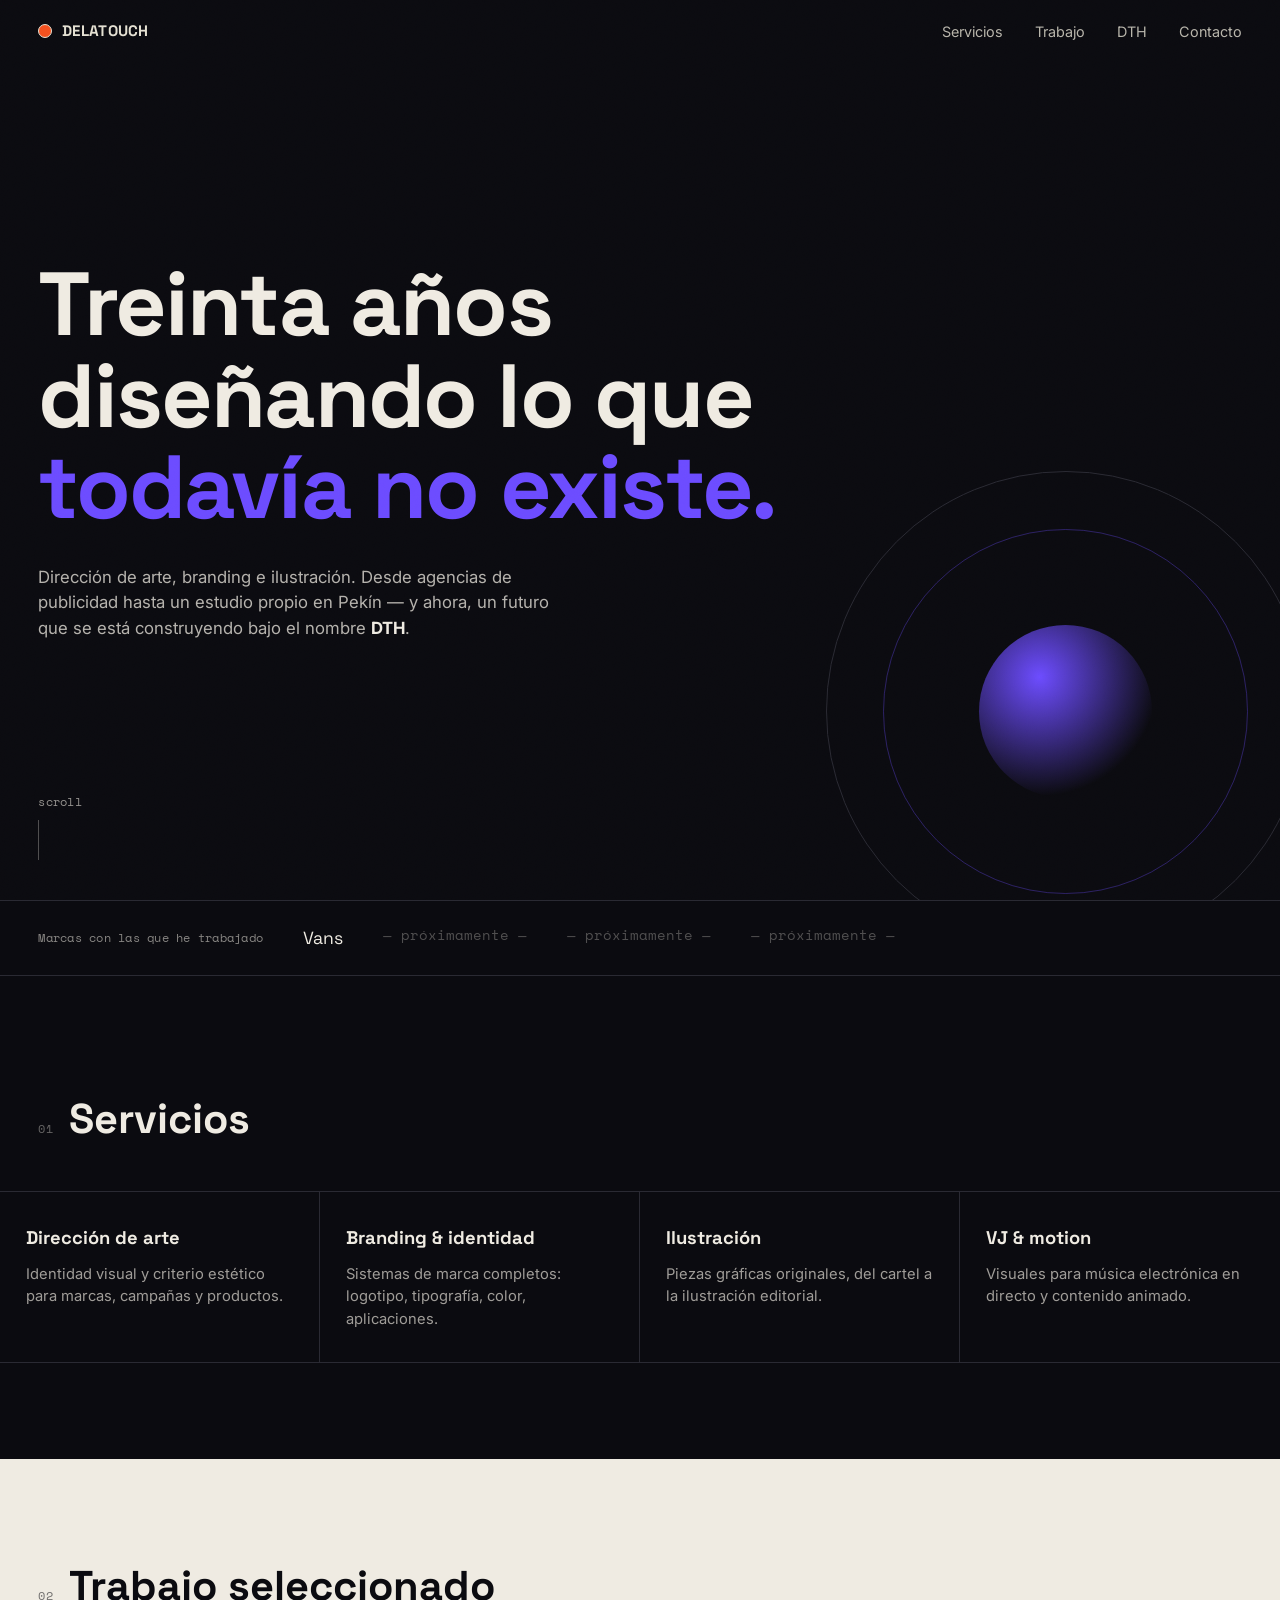
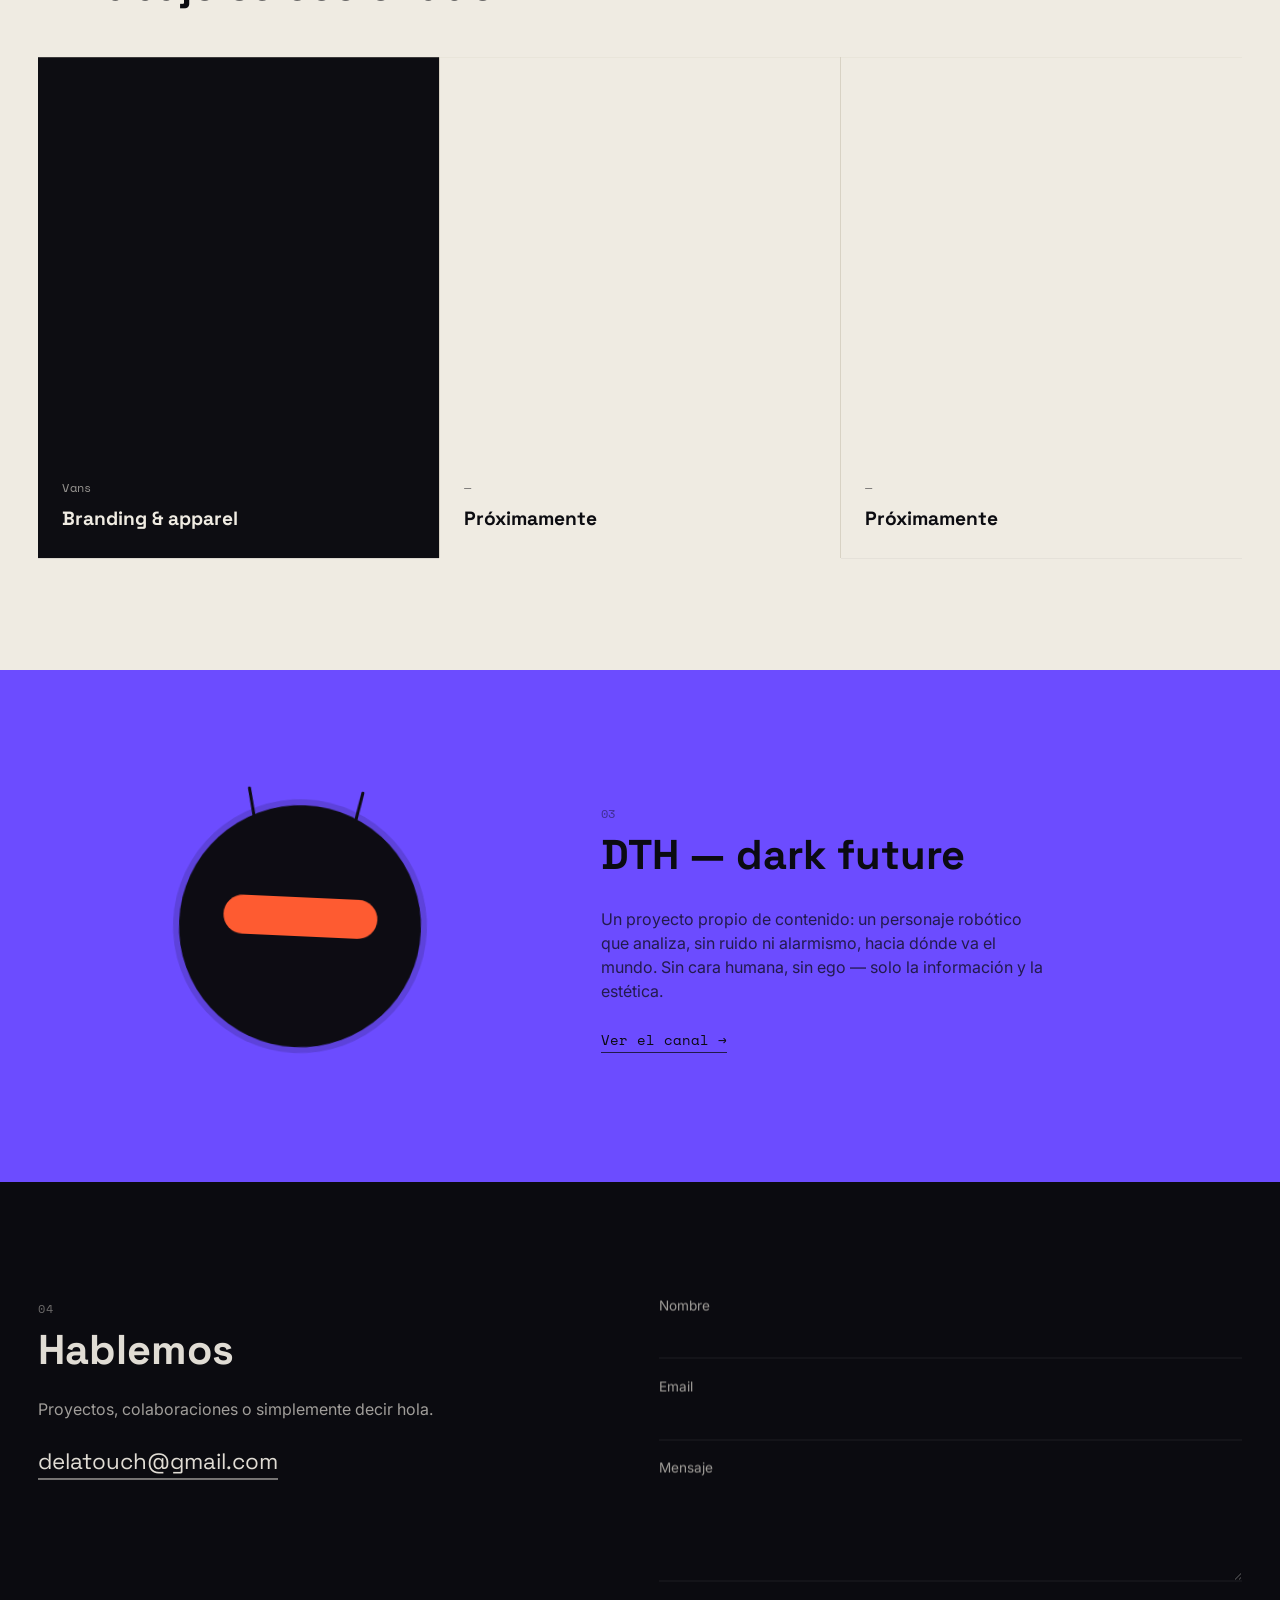
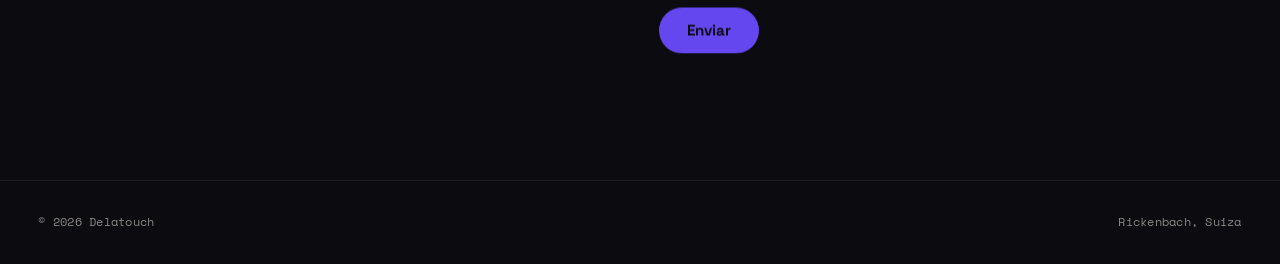
==== index.html @ 71cc9710 "Primera version" ====
<!DOCTYPE html>
<html lang="es">
<head>
<meta charset="UTF-8">
<meta name="viewport" content="width=device-width, initial-scale=1.0">
<title>Delatouch — Dirección de arte &amp; diseño</title>
<meta name="description" content="Delatouch. 30 años de dirección de arte, branding e ilustración. Álvaro Quintana González.">

<link rel="stylesheet" href="js/lenis.css">
<link rel="stylesheet" href="styles.css">
</head>
<body>

<div class="grain"></div>

<header class="topbar" data-reveal>
  <a href="#top" class="mark">
    <span class="mark-lens"></span>
    <span class="mark-text">DELATOUCH</span>
  </a>
  <nav class="topnav">
    <a href="#servicios">Servicios</a>
    <a href="#trabajo">Trabajo</a>
    <a href="#dth">DTH</a>
    <a href="#contacto">Contacto</a>
  </nav>
  <button class="menu-btn" id="menu-btn" aria-label="Abrir menú" aria-expanded="false">
    <span></span><span></span>
  </button>
</header>

<div class="mobile-nav" id="mobile-nav">
  <a href="#servicios">Servicios</a>
  <a href="#trabajo">Trabajo</a>
  <a href="#dth">DTH</a>
  <a href="#contacto">Contacto</a>
</div>

<main id="top">

  <!-- HERO -->
  <section class="hero" id="hero">
    <div class="hero-grid">
      <h1 class="hero-title">
        <span class="line">Treinta años</span>
        <span class="line">diseñando lo que</span>
        <span class="line line-accent">todavía no existe.</span>
      </h1>
      <p class="hero-sub">
        Dirección de arte, branding e ilustración. Desde agencias de publicidad
        hasta un estudio propio en Pekín — y ahora, un futuro que se está
        construyendo bajo el nombre <strong>DTH</strong>.
      </p>
    </div>
    <div class="hero-lens" id="hero-lens" aria-hidden="true">
      <div class="lens-ring lens-ring--1"></div>
      <div class="lens-ring lens-ring--2"></div>
      <div class="lens-core"></div>
    </div>
    <div class="scroll-cue" aria-hidden="true">
      <span class="mono">scroll</span>
      <span class="scroll-line"></span>
    </div>
  </section>

  <!-- FRANJA DE MARCAS -->
  <section class="brands" data-reveal>
    <p class="brands-label mono">Marcas con las que he trabajado</p>
    <ul class="brands-list">
      <li>Vans</li>
      <li class="placeholder">— próximamente —</li>
      <li class="placeholder">— próximamente —</li>
      <li class="placeholder">— próximamente —</li>
    </ul>
  </section>

  <!-- SERVICIOS -->
  <section class="services" id="servicios">
    <div class="section-head" data-reveal>
      <span class="mono index">01</span>
      <h2>Servicios</h2>
    </div>
    <div class="services-grid">
      <article class="service-box" data-reveal>
        <h3>Dirección de arte</h3>
        <p>Identidad visual y criterio estético para marcas, campañas y productos.</p>
      </article>
      <article class="service-box" data-reveal>
        <h3>Branding &amp; identidad</h3>
        <p>Sistemas de marca completos: logotipo, tipografía, color, aplicaciones.</p>
      </article>
      <article class="service-box" data-reveal>
        <h3>Ilustración</h3>
        <p>Piezas gráficas originales, del cartel a la ilustración editorial.</p>
      </article>
      <article class="service-box" data-reveal>
        <h3>VJ &amp; motion</h3>
        <p>Visuales para música electrónica en directo y contenido animado.</p>
      </article>
    </div>
  </section>

  <!-- TRABAJO SELECCIONADO -->
  <section class="work" id="trabajo">
    <div class="section-head" data-reveal>
      <span class="mono index">02</span>
      <h2>Trabajo seleccionado</h2>
    </div>
    <div class="work-grid">
      <article class="work-box work-box--filled" data-reveal>
        <div class="work-box-inner">
          <span class="mono">Vans</span>
          <h3>Branding &amp; apparel</h3>
        </div>
      </article>
      <article class="work-box" data-reveal>
        <div class="work-box-inner">
          <span class="mono">—</span>
          <h3>Próximamente</h3>
        </div>
      </article>
      <article class="work-box" data-reveal>
        <div class="work-box-inner">
          <span class="mono">—</span>
          <h3>Próximamente</h3>
        </div>
      </article>
    </div>
  </section>

  <!-- DTH -->
  <section class="dth" id="dth">
    <div class="dth-grid">
      <div class="dth-visual" data-reveal>
        <div class="dth-avatar">
          <div class="dth-antenna dth-antenna--l"></div>
          <div class="dth-antenna dth-antenna--r"></div>
          <div class="dth-helmet">
            <div class="dth-visor"></div>
          </div>
        </div>
      </div>
      <div class="dth-copy" data-reveal>
        <span class="mono index">03</span>
        <h2>DTH — dark future</h2>
        <p>
          Un proyecto propio de contenido: un personaje robótico que analiza,
          sin ruido ni alarmismo, hacia dónde va el mundo. Sin cara humana,
          sin ego — solo la información y la estética.
        </p>
        <a class="text-link" href="#" id="dth-link">Ver el canal →</a>
      </div>
    </div>
  </section>

  <!-- CONTACTO -->
  <section class="contact" id="contacto">
    <div class="contact-grid">
      <div class="contact-copy" data-reveal>
        <span class="mono index">04</span>
        <h2>Hablemos</h2>
        <p>Proyectos, colaboraciones o simplemente decir hola.</p>
        <a class="contact-email" href="mailto:delatouch@gmail.com">delatouch@gmail.com</a>
      </div>
      <form class="contact-form" data-reveal action="https://formspree.io/f/YOUR_FORM_ID" method="POST">
        <label>
          <span>Nombre</span>
          <input type="text" name="name" required>
        </label>
        <label>
          <span>Email</span>
          <input type="email" name="email" required>
        </label>
        <label>
          <span>Mensaje</span>
          <textarea name="message" rows="4" required></textarea>
        </label>
        <button type="submit">Enviar</button>
      </form>
    </div>
  </section>

</main>

<footer class="footer">
  <span class="mono">© 2026 Delatouch</span>
  <span class="mono">Rickenbach, Suiza</span>
</footer>

<script src="js/lenis.min.js"></script>
<script src="js/gsap.min.js"></script>
<script src="js/ScrollTrigger.min.js"></script>
<script src="script.js"></script>
</body>
</html>
---- js/lenis.css ----
html.lenis,
html.lenis body {
  height: auto;
}

.lenis:not(.lenis-autoToggle).lenis-stopped {
  overflow: clip;
}

.lenis [data-lenis-prevent],
.lenis [data-lenis-prevent-wheel],
.lenis [data-lenis-prevent-touch],
.lenis [data-lenis-prevent-vertical],
.lenis [data-lenis-prevent-horizontal] {
  overscroll-behavior: contain;
}

.lenis.lenis-smooth iframe {
  pointer-events: none;
}

.lenis.lenis-autoToggle {
  transition-property: overflow;
  transition-duration: 1ms;
  transition-behavior: allow-discrete;
}
---- styles.css ----
@font-face{
  font-family:'Space Grotesk';
  src:url('fonts/SpaceGrotesk.woff2') format('woff2-variations'), url('fonts/SpaceGrotesk.woff2') format('woff2');
  font-weight:400 700;
  font-display:swap;
}
@font-face{
  font-family:'Inter';
  src:url('fonts/Inter.woff2') format('woff2-variations'), url('fonts/Inter.woff2') format('woff2');
  font-weight:100 900;
  font-display:swap;
}
@font-face{
  font-family:'Space Mono';
  src:url('fonts/SpaceMono-Regular.woff2') format('woff2');
  font-weight:400;
  font-display:swap;
}

:root{
  --ink:#0B0B10;
  --ink-soft:#15151d;
  --paper:#EFEBE2;
  --violet:#6C4CFF;
  --flame:#FF5B2E;
  --line:#2A2A33;
  --line-on-paper:#d8d2c4;

  --font-display:'Space Grotesk', sans-serif;
  --font-body:'Inter', sans-serif;
  --font-mono:'Space Mono', monospace;

  --gap:clamp(1.25rem, 3vw, 2.5rem);
}

*{box-sizing:border-box; margin:0; padding:0;}
html{background:var(--ink);}
html.lenis{height:auto;}
.lenis.lenis-smooth{scroll-behavior:auto;}

body{
  background:var(--ink);
  color:var(--paper);
  font-family:var(--font-body);
  font-size:16px;
  line-height:1.5;
  overflow-x:hidden;
}

a{color:inherit; text-decoration:none;}
ul{list-style:none;}
.mono{font-family:var(--font-mono); font-size:0.78rem; letter-spacing:0.02em;}

/* subtle grain overlay for texture, avoids flat-gradient default */
.grain{
  position:fixed; inset:0; pointer-events:none; z-index:50;
  opacity:0.035; mix-blend-mode:overlay;
  background-image:url("data:image/svg+xml,%3Csvg xmlns='http://www.w3.org/2000/svg' width='120' height='120'%3E%3Cfilter id='n'%3E%3CfeTurbulence type='fractalNoise' baseFrequency='0.9' numOctaves='2' stitchTiles='stitch'/%3E%3C/filter%3E%3Crect width='100%25' height='100%25' filter='url(%23n)'/%3E%3C/svg%3E");
}

/* ---------- topbar ---------- */
.topbar{
  position:fixed; top:0; left:0; right:0; z-index:40;
  display:flex; justify-content:space-between; align-items:center;
  padding:1.25rem var(--gap);
  mix-blend-mode:difference;
}
.mark{display:flex; align-items:center; gap:0.6rem;}
.mark-lens{width:14px; height:14px; border-radius:50%; border:1.5px solid var(--paper); background:var(--flame);}
.mark-text{font-family:var(--font-display); font-weight:700; font-size:0.95rem; letter-spacing:0.02em;}
.topnav{display:flex; gap:clamp(1rem,3vw,2rem); font-size:0.9rem;}
.topnav a{opacity:0.8; transition:opacity 0.2s ease;}
.topnav a:hover{opacity:1;}

/* ---------- hero ---------- */
.hero{
  position:relative;
  min-height:100vh;
  display:flex; flex-direction:column; justify-content:center;
  padding:0 var(--gap);
  overflow:hidden;
}
.hero-grid{max-width:56rem; position:relative; z-index:2;}
.hero-title{
  font-family:var(--font-display);
  font-weight:700;
  font-size:clamp(2.6rem, 7vw, 5.6rem);
  line-height:1.02;
  letter-spacing:-0.02em;
}
.hero-title .line{display:block;}
.hero-title .line-accent{color:var(--violet);}
.hero-sub{
  margin-top:2rem;
  max-width:32rem;
  font-size:1.05rem;
  color:rgba(239,235,226,0.75);
}
.hero-sub strong{color:var(--paper);}

.hero-lens{
  position:absolute;
  right:clamp(-4rem, -2vw, 4rem);
  bottom:clamp(-6rem,-4vw,-2rem);
  width:min(46vw, 30rem);
  height:min(46vw, 30rem);
  z-index:1;
  pointer-events:none;
}
.lens-ring{position:absolute; inset:0; border-radius:50%; border:1px solid var(--line);}
.lens-ring--2{inset:12%; border-color:rgba(108,76,255,0.35);}
.lens-core{
  position:absolute; inset:32%; border-radius:50%;
  background:radial-gradient(circle at 35% 30%, var(--violet), var(--ink) 72%);
}

.scroll-cue{
  position:absolute; left:var(--gap); bottom:2.5rem;
  display:flex; flex-direction:column; align-items:flex-start; gap:0.5rem;
  opacity:0.6;
}
.scroll-line{width:1px; height:2.5rem; background:var(--paper); opacity:0.5;}

/* ---------- brands strip ---------- */
.brands{
  border-top:1px solid var(--line);
  border-bottom:1px solid var(--line);
  padding:1.5rem var(--gap);
  display:flex; flex-wrap:wrap; align-items:center; gap:1.5rem 2.5rem;
}
.brands-label{opacity:0.55; white-space:nowrap;}
.brands-list{display:flex; flex-wrap:wrap; gap:2.5rem; font-family:var(--font-display); font-size:1.1rem;}
.brands-list .placeholder{opacity:0.3; font-family:var(--font-mono); font-size:0.85rem;}

/* ---------- section head ---------- */
.section-head{
  display:flex; align-items:baseline; gap:1rem;
  padding:0 var(--gap);
  margin-bottom:2.5rem;
}
.section-head .index{opacity:0.4;}
.section-head h2, .dth-copy h2, .contact-copy h2{
  font-family:var(--font-display); font-weight:700;
  font-size:clamp(1.8rem, 4vw, 2.6rem);
}

/* ---------- services ---------- */
.services{padding:7rem 0 6rem;}
.services-grid{
  display:grid; grid-template-columns:repeat(4, 1fr);
  border-top:1px solid var(--line);
}
.service-box{
  padding:2rem clamp(1.25rem,2vw,1.75rem);
  border-right:1px solid var(--line);
  border-bottom:1px solid var(--line);
}
.service-box:last-child{border-right:none;}
.service-box h3{font-family:var(--font-display); font-size:1.15rem; margin-bottom:0.75rem;}
.service-box p{font-size:0.92rem; color:rgba(239,235,226,0.65);}

/* ---------- work ---------- */
.work{padding:6rem 0 7rem; background:var(--paper); color:var(--ink);}
.work .mono{opacity:0.55;}
.work-grid{
  display:grid; grid-template-columns:repeat(3, 1fr); gap:1px;
  background:var(--line-on-paper);
  margin:0 var(--gap);
}
.work-box{
  background:var(--paper);
  aspect-ratio:4/5;
  display:flex; align-items:flex-end;
  padding:1.5rem;
  position:relative;
}
.work-box--filled{background:var(--ink); color:var(--paper);}
.work-box--filled .mono{opacity:0.6; color:var(--paper);}
.work-box:not(.work-box--filled){opacity:0.55;}
.work-box-inner h3{font-family:var(--font-display); font-size:1.2rem; margin-top:0.4rem;}

/* ---------- dth ---------- */
.dth{padding:7rem 0; background:var(--violet); color:var(--ink);}
.dth-grid{
  display:grid; grid-template-columns:0.9fr 1.1fr; gap:var(--gap);
  align-items:center;
  padding:0 var(--gap);
}
.dth-copy p{margin:1.25rem 0 1.5rem; max-width:28rem; color:rgba(11,11,16,0.75);}
.dth-copy .index{opacity:0.45;}
.text-link{font-family:var(--font-mono); font-size:0.9rem; border-bottom:1px solid currentColor; padding-bottom:2px;}

.dth-visual{display:flex; justify-content:center;}
.dth-avatar{position:relative; width:min(60vw, 18rem); aspect-ratio:1;}
.dth-helmet{
  position:absolute; inset:8%; border-radius:50%;
  background:var(--ink);
  box-shadow:0 0 0 6px rgba(11,11,16,0.15);
}
.dth-visor{
  position:absolute; left:18%; right:18%; top:38%; height:16%;
  border-radius:999px;
  background:var(--flame);
}
.dth-antenna{position:absolute; top:2%; width:3px; height:22%; background:var(--ink); border-radius:2px;}
.dth-antenna--l{left:32%; transform:rotate(-12deg);}
.dth-antenna--r{right:32%; transform:rotate(12deg);}

/* ---------- contact ---------- */
.contact{padding:7rem 0 8rem;}
.contact-grid{
  display:grid; grid-template-columns:1fr 1fr; gap:var(--gap);
  padding:0 var(--gap);
}
.contact-copy p{margin:1rem 0 1.5rem; color:rgba(239,235,226,0.7);}
.contact-copy .index{opacity:0.45;}
.contact-email{
  font-family:var(--font-display); font-size:1.4rem;
  border-bottom:1px solid var(--paper); padding-bottom:2px;
}
.contact-form{display:flex; flex-direction:column; gap:1.1rem;}
.contact-form label{display:flex; flex-direction:column; gap:0.4rem; font-size:0.85rem; opacity:0.7;}
.contact-form input, .contact-form textarea{
  background:transparent; border:none; border-bottom:1px solid var(--line);
  color:var(--paper); font-family:var(--font-body); font-size:1rem; padding:0.5rem 0;
  resize:vertical;
}
.contact-form input:focus, .contact-form textarea:focus{
  outline:none; border-bottom-color:var(--violet);
}
.contact-form button{
  align-self:flex-start; margin-top:0.5rem;
  background:var(--violet); color:var(--ink);
  border:none; padding:0.85rem 1.75rem;
  font-family:var(--font-display); font-weight:700; font-size:0.95rem;
  border-radius:999px;
  cursor:pointer;
}

/* ---------- footer ---------- */
.footer{
  display:flex; justify-content:space-between;
  padding:2rem var(--gap);
  border-top:1px solid var(--line);
  opacity:0.55;
}

/* ---------- reveal state (set up for JS) ---------- */
[data-reveal]{opacity:0; transform:translateY(24px);}

/* ---------- mobile menu (base state: hidden, desktop) ---------- */
.menu-btn{
  display:none; flex-direction:column; justify-content:center; gap:5px;
  width:32px; height:32px; background:none; border:none; cursor:pointer;
  z-index:60;
}
.menu-btn span{display:block; width:100%; height:1.5px; background:var(--paper);}
.mobile-nav{
  position:fixed; inset:0; z-index:55;
  background:var(--ink);
  display:flex; flex-direction:column; justify-content:center; gap:1.75rem;
  padding:0 2rem;
  transform:translateY(-100%);
  transition:transform 0.4s ease;
}
.mobile-nav.is-open{transform:translateY(0);}
.mobile-nav a{
  font-family:var(--font-display); font-weight:700; font-size:2rem;
}

/* ---------- responsive (comes after base rules, so it wins the cascade) ---------- */
@media (max-width: 860px){
  .services-grid{grid-template-columns:repeat(2,1fr);}
  .work-grid{grid-template-columns:1fr;}
  .dth-grid{grid-template-columns:1fr;}
  .dth-visual{order:-1;}
  .contact-grid{grid-template-columns:1fr;}
  .topnav{display:none;}
  .menu-btn{display:flex;}
}

@media (prefers-reduced-motion: reduce){
  [data-reveal]{opacity:1; transform:none;}
}
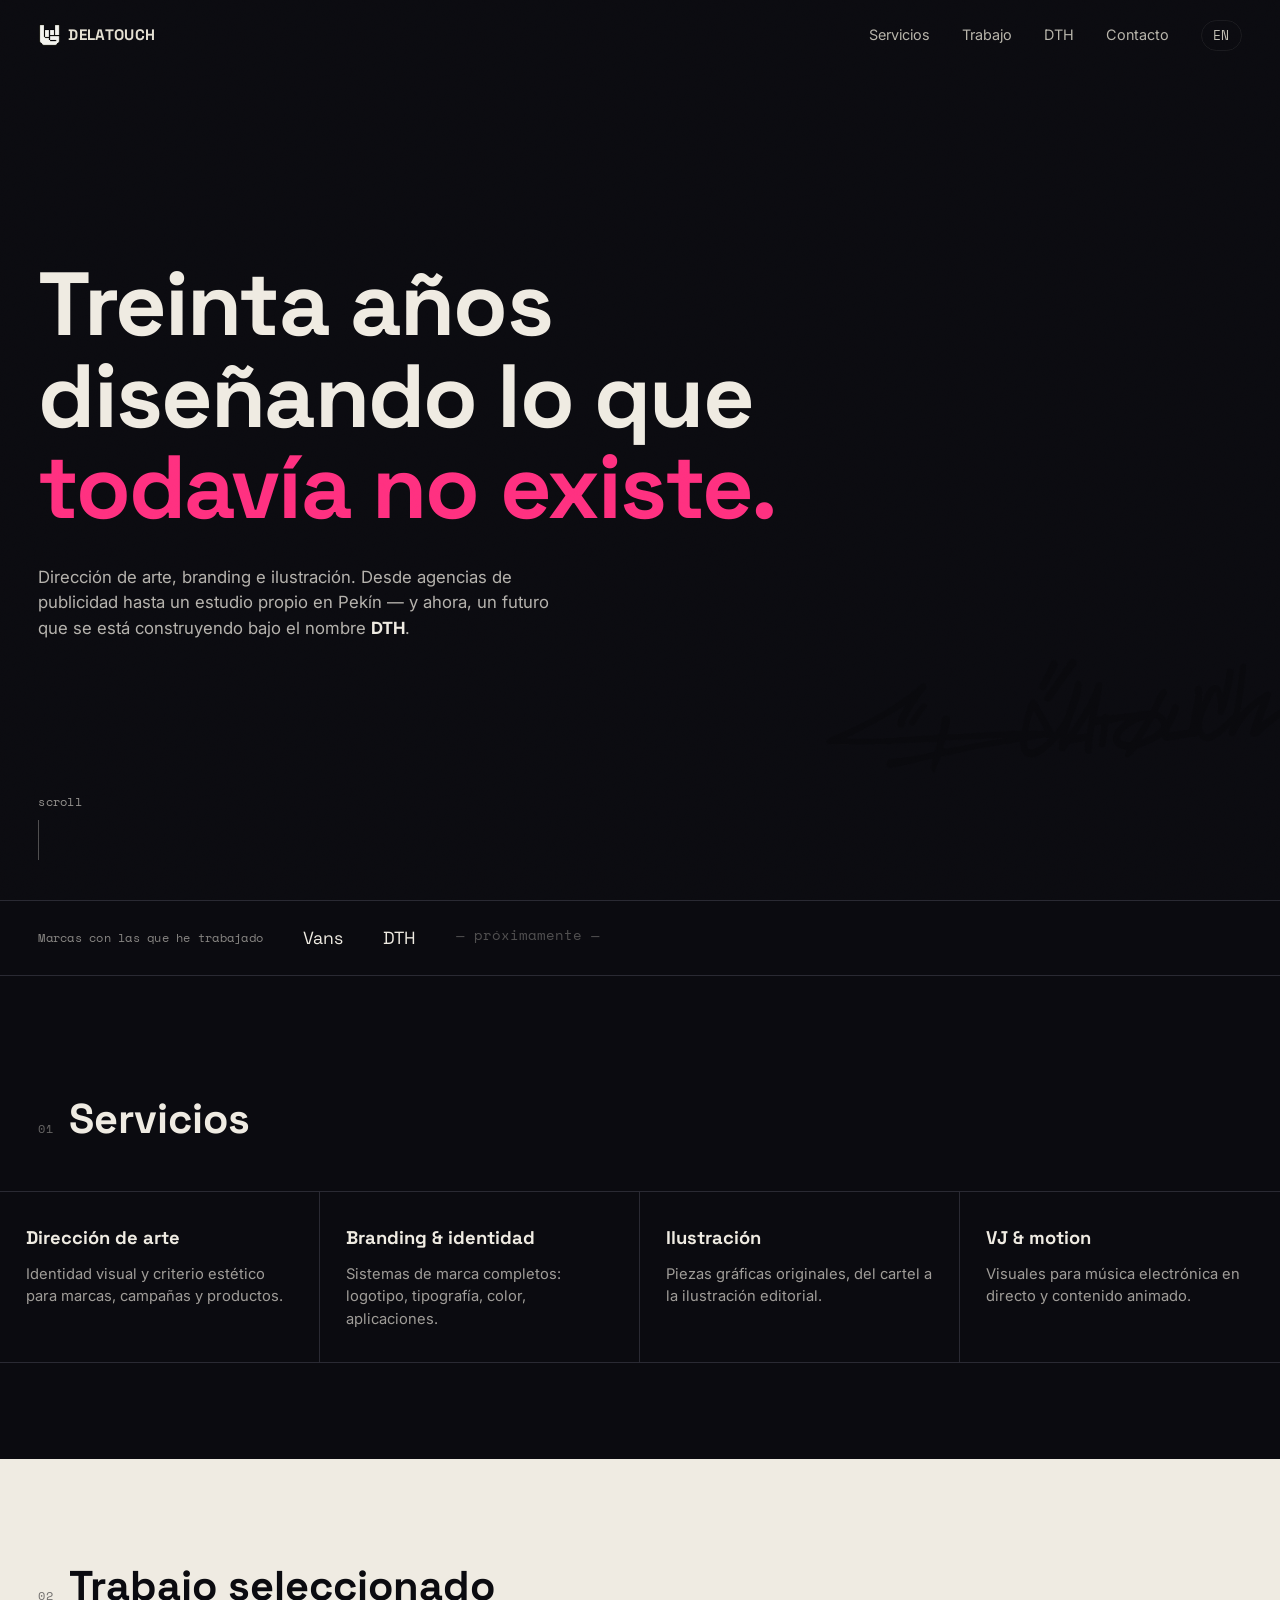
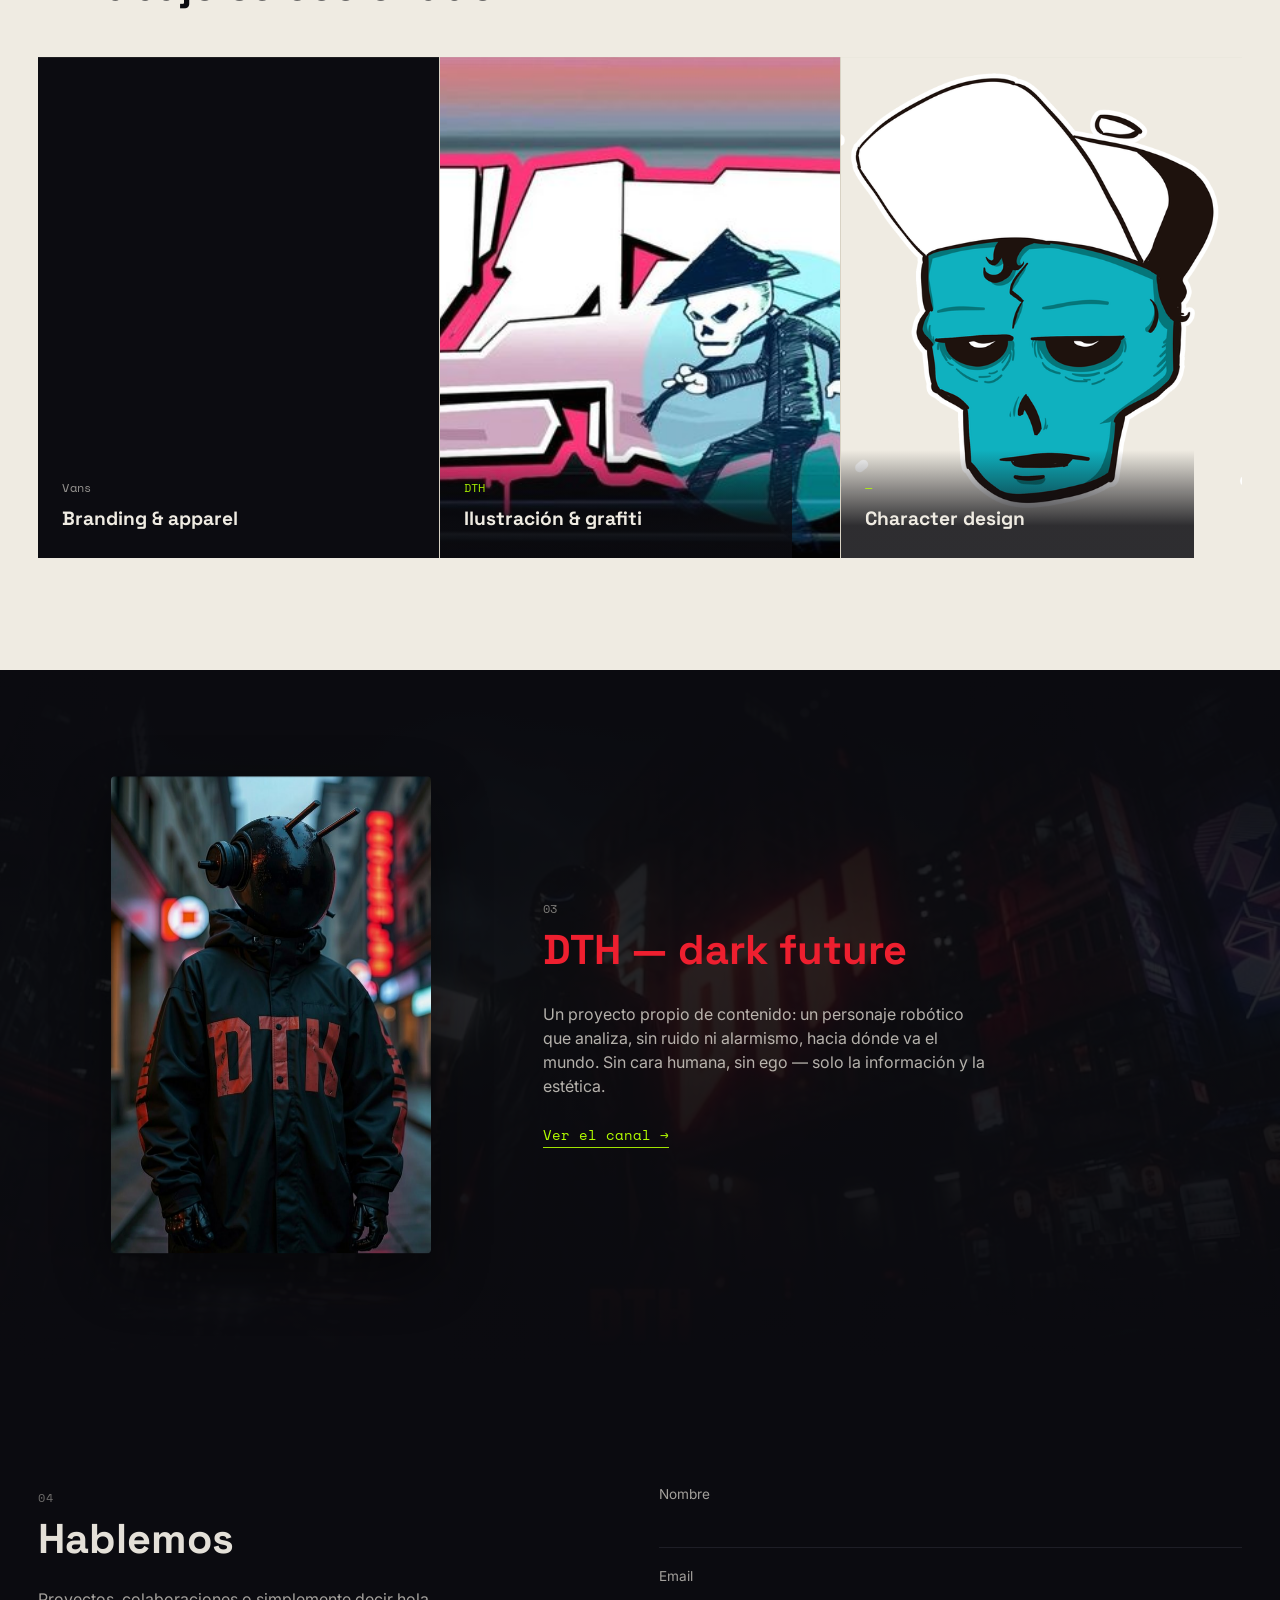
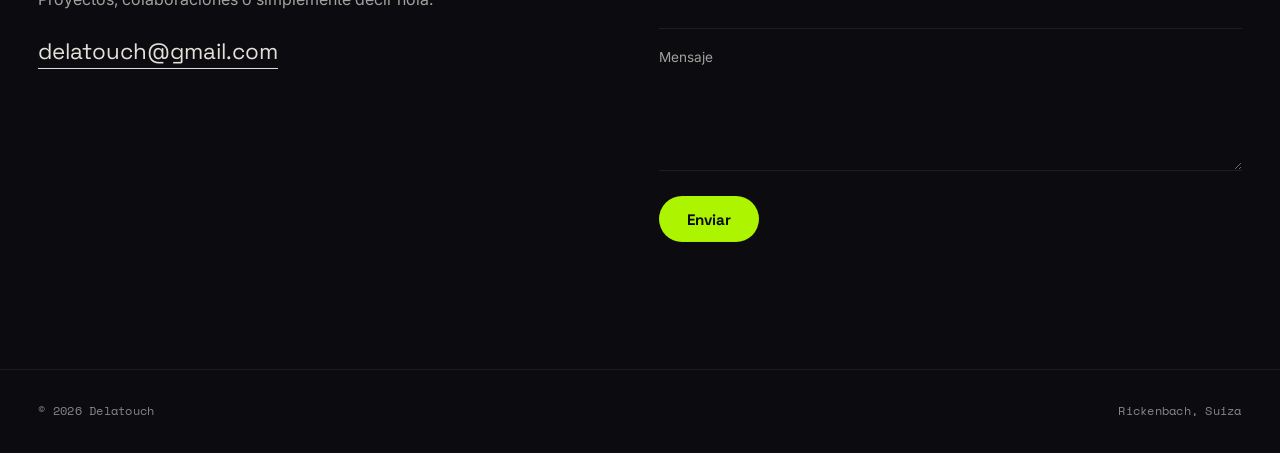
==== commit f06afdfb: "Add files via upload" ====
--- a/index.html
+++ b/index.html
@@ -3,8 +3,9 @@
 <head>
 <meta charset="UTF-8">
 <meta name="viewport" content="width=device-width, initial-scale=1.0">
-<title>Delatouch — Dirección de arte &amp; diseño</title>
-<meta name="description" content="Delatouch. 30 años de dirección de arte, branding e ilustración. Álvaro Quintana González.">
+<title data-i18n-es="Delatouch — Dirección de arte &amp; diseño" data-i18n-en="Delatouch — Art Direction &amp; Design">Delatouch — Dirección de arte &amp; diseño</title>
+<meta name="description" id="meta-desc" content="Delatouch. 30 años de dirección de arte, branding e ilustración. Álvaro Quintana González.">
+<link rel="icon" href="img/favicon.gif" type="image/gif">
 
 <link rel="stylesheet" href="js/lenis.css">
 <link rel="stylesheet" href="styles.css">
@@ -15,14 +16,15 @@
 
 <header class="topbar" data-reveal>
   <a href="#top" class="mark">
-    <span class="mark-lens"></span>
+    <img src="img/dth-logo.png" alt="DTH" class="mark-lens">
     <span class="mark-text">DELATOUCH</span>
   </a>
   <nav class="topnav">
-    <a href="#servicios">Servicios</a>
-    <a href="#trabajo">Trabajo</a>
+    <a href="#servicios" data-i18n-es="Servicios" data-i18n-en="Services">Servicios</a>
+    <a href="#trabajo" data-i18n-es="Trabajo" data-i18n-en="Work">Trabajo</a>
     <a href="#dth">DTH</a>
-    <a href="#contacto">Contacto</a>
+    <a href="#contacto" data-i18n-es="Contacto" data-i18n-en="Contact">Contacto</a>
+    <button class="lang-btn" id="lang-btn" type="button" aria-label="Switch language">EN</button>
   </nav>
   <button class="menu-btn" id="menu-btn" aria-label="Abrir menú" aria-expanded="false">
     <span></span><span></span>
@@ -30,10 +32,11 @@
 </header>
 
 <div class="mobile-nav" id="mobile-nav">
-  <a href="#servicios">Servicios</a>
-  <a href="#trabajo">Trabajo</a>
+  <a href="#servicios" data-i18n-es="Servicios" data-i18n-en="Services">Servicios</a>
+  <a href="#trabajo" data-i18n-es="Trabajo" data-i18n-en="Work">Trabajo</a>
   <a href="#dth">DTH</a>
-  <a href="#contacto">Contacto</a>
+  <a href="#contacto" data-i18n-es="Contacto" data-i18n-en="Contact">Contacto</a>
+  <button class="lang-btn lang-btn--mobile" id="lang-btn-mobile" type="button" aria-label="Switch language">EN</button>
 </div>
 
 <main id="top">
@@ -42,35 +45,34 @@
   <section class="hero" id="hero">
     <div class="hero-grid">
       <h1 class="hero-title">
-        <span class="line">Treinta años</span>
-        <span class="line">diseñando lo que</span>
-        <span class="line line-accent">todavía no existe.</span>
+        <span class="line" data-i18n-es="Treinta años" data-i18n-en="Thirty years">Treinta años</span>
+        <span class="line" data-i18n-es="diseñando lo que" data-i18n-en="designing what">diseñando lo que</span>
+        <span class="line line-accent" data-i18n-es="todavía no existe." data-i18n-en="doesn't exist yet.">todavía no existe.</span>
       </h1>
-      <p class="hero-sub">
+      <p class="hero-sub"
+         data-i18n-es="Dirección de arte, branding e ilustración. Desde agencias de publicidad hasta un estudio propio en Pekín — y ahora, un futuro que se está construyendo bajo el nombre <strong>DTH</strong>."
+         data-i18n-en="Art direction, branding and illustration. From advertising agencies to running my own studio in Beijing — and now, a future taking shape under the name <strong>DTH</strong>.">
         Dirección de arte, branding e ilustración. Desde agencias de publicidad
         hasta un estudio propio en Pekín — y ahora, un futuro que se está
         construyendo bajo el nombre <strong>DTH</strong>.
       </p>
     </div>
     <div class="hero-lens" id="hero-lens" aria-hidden="true">
-      <div class="lens-ring lens-ring--1"></div>
-      <div class="lens-ring lens-ring--2"></div>
-      <div class="lens-core"></div>
+      <img src="img/firma.png" alt="" class="hero-signature">
     </div>
     <div class="scroll-cue" aria-hidden="true">
-      <span class="mono">scroll</span>
+      <span class="mono" data-i18n-es="scroll" data-i18n-en="scroll">scroll</span>
       <span class="scroll-line"></span>
     </div>
   </section>
 
   <!-- FRANJA DE MARCAS -->
   <section class="brands" data-reveal>
-    <p class="brands-label mono">Marcas con las que he trabajado</p>
+    <p class="brands-label mono" data-i18n-es="Marcas con las que he trabajado" data-i18n-en="Brands I've worked with">Marcas con las que he trabajado</p>
     <ul class="brands-list">
       <li>Vans</li>
-      <li class="placeholder">— próximamente —</li>
-      <li class="placeholder">— próximamente —</li>
-      <li class="placeholder">— próximamente —</li>
+      <li>DTH</li>
+      <li class="placeholder" data-i18n-es="— próximamente —" data-i18n-en="— coming soon —">— próximamente —</li>
     </ul>
   </section>
 
@@ -78,24 +80,24 @@
   <section class="services" id="servicios">
     <div class="section-head" data-reveal>
       <span class="mono index">01</span>
-      <h2>Servicios</h2>
+      <h2 data-i18n-es="Servicios" data-i18n-en="Services">Servicios</h2>
     </div>
     <div class="services-grid">
       <article class="service-box" data-reveal>
-        <h3>Dirección de arte</h3>
-        <p>Identidad visual y criterio estético para marcas, campañas y productos.</p>
+        <h3 data-i18n-es="Dirección de arte" data-i18n-en="Art direction">Dirección de arte</h3>
+        <p data-i18n-es="Identidad visual y criterio estético para marcas, campañas y productos." data-i18n-en="Visual identity and aesthetic judgment for brands, campaigns and products.">Identidad visual y criterio estético para marcas, campañas y productos.</p>
       </article>
       <article class="service-box" data-reveal>
-        <h3>Branding &amp; identidad</h3>
-        <p>Sistemas de marca completos: logotipo, tipografía, color, aplicaciones.</p>
+        <h3 data-i18n-es="Branding &amp; identidad" data-i18n-en="Branding &amp; identity">Branding &amp; identidad</h3>
+        <p data-i18n-es="Sistemas de marca completos: logotipo, tipografía, color, aplicaciones." data-i18n-en="Complete brand systems: logo, typography, color, applications.">Sistemas de marca completos: logotipo, tipografía, color, aplicaciones.</p>
       </article>
       <article class="service-box" data-reveal>
-        <h3>Ilustración</h3>
-        <p>Piezas gráficas originales, del cartel a la ilustración editorial.</p>
+        <h3 data-i18n-es="Ilustración" data-i18n-en="Illustration">Ilustración</h3>
+        <p data-i18n-es="Piezas gráficas originales, del cartel a la ilustración editorial." data-i18n-en="Original graphic pieces, from posters to editorial illustration.">Piezas gráficas originales, del cartel a la ilustración editorial.</p>
       </article>
       <article class="service-box" data-reveal>
-        <h3>VJ &amp; motion</h3>
-        <p>Visuales para música electrónica en directo y contenido animado.</p>
+        <h3 data-i18n-es="VJ &amp; motion" data-i18n-en="VJ &amp; motion">VJ &amp; motion</h3>
+        <p data-i18n-es="Visuales para música electrónica en directo y contenido animado." data-i18n-en="Visuals for live electronic music and animated content.">Visuales para música electrónica en directo y contenido animado.</p>
       </article>
     </div>
   </section>
@@ -104,25 +106,27 @@
   <section class="work" id="trabajo">
     <div class="section-head" data-reveal>
       <span class="mono index">02</span>
-      <h2>Trabajo seleccionado</h2>
+      <h2 data-i18n-es="Trabajo seleccionado" data-i18n-en="Selected work">Trabajo seleccionado</h2>
     </div>
     <div class="work-grid">
       <article class="work-box work-box--filled" data-reveal>
         <div class="work-box-inner">
           <span class="mono">Vans</span>
-          <h3>Branding &amp; apparel</h3>
+          <h3 data-i18n-es="Branding &amp; apparel" data-i18n-en="Branding &amp; apparel">Branding &amp; apparel</h3>
         </div>
       </article>
-      <article class="work-box" data-reveal>
+      <article class="work-box work-box--image" data-reveal>
+        <img src="img/work-dthgraf.jpg" alt="DTHGRAF" class="work-box-img">
+        <div class="work-box-inner">
+          <span class="mono">DTH</span>
+          <h3 data-i18n-es="Ilustración &amp; grafiti" data-i18n-en="Illustration &amp; graffiti">Ilustración &amp; grafiti</h3>
+        </div>
+      </article>
+      <article class="work-box work-box--image" data-reveal>
+        <img src="img/work-calavera.png" alt="Calavera" class="work-box-img">
         <div class="work-box-inner">
           <span class="mono">—</span>
-          <h3>Próximamente</h3>
-        </div>
-      </article>
-      <article class="work-box" data-reveal>
-        <div class="work-box-inner">
-          <span class="mono">—</span>
-          <h3>Próximamente</h3>
+          <h3 data-i18n-es="Character design" data-i18n-en="Character design">Character design</h3>
         </div>
       </article>
     </div>
@@ -130,25 +134,22 @@
 
   <!-- DTH -->
   <section class="dth" id="dth">
+    <div class="dth-bg" aria-hidden="true"></div>
     <div class="dth-grid">
       <div class="dth-visual" data-reveal>
-        <div class="dth-avatar">
-          <div class="dth-antenna dth-antenna--l"></div>
-          <div class="dth-antenna dth-antenna--r"></div>
-          <div class="dth-helmet">
-            <div class="dth-visor"></div>
-          </div>
-        </div>
+        <img src="img/dth-portrait.jpg" alt="DTH" class="dth-portrait">
       </div>
       <div class="dth-copy" data-reveal>
         <span class="mono index">03</span>
         <h2>DTH — dark future</h2>
-        <p>
+        <p
+          data-i18n-es="Un proyecto propio de contenido: un personaje robótico que analiza, sin ruido ni alarmismo, hacia dónde va el mundo. Sin cara humana, sin ego — solo la información y la estética."
+          data-i18n-en="A personal content project: a robotic character analyzing where the world is heading, without noise or alarmism. No human face, no ego — just the information and the aesthetic.">
           Un proyecto propio de contenido: un personaje robótico que analiza,
           sin ruido ni alarmismo, hacia dónde va el mundo. Sin cara humana,
           sin ego — solo la información y la estética.
         </p>
-        <a class="text-link" href="#" id="dth-link">Ver el canal →</a>
+        <a class="text-link" href="https://www.youtube.com/@DTH-DarkFuture" target="_blank" rel="noopener" id="dth-link" data-i18n-es="Ver el canal →" data-i18n-en="Watch the channel →">Ver el canal →</a>
       </div>
     </div>
   </section>
@@ -158,24 +159,24 @@
     <div class="contact-grid">
       <div class="contact-copy" data-reveal>
         <span class="mono index">04</span>
-        <h2>Hablemos</h2>
-        <p>Proyectos, colaboraciones o simplemente decir hola.</p>
+        <h2 data-i18n-es="Hablemos" data-i18n-en="Let's talk">Hablemos</h2>
+        <p data-i18n-es="Proyectos, colaboraciones o simplemente decir hola." data-i18n-en="Projects, collaborations, or just to say hi.">Proyectos, colaboraciones o simplemente decir hola.</p>
         <a class="contact-email" href="mailto:delatouch@gmail.com">delatouch@gmail.com</a>
       </div>
       <form class="contact-form" data-reveal action="https://formspree.io/f/YOUR_FORM_ID" method="POST">
         <label>
-          <span>Nombre</span>
+          <span data-i18n-es="Nombre" data-i18n-en="Name">Nombre</span>
           <input type="text" name="name" required>
         </label>
         <label>
-          <span>Email</span>
+          <span data-i18n-es="Email" data-i18n-en="Email">Email</span>
           <input type="email" name="email" required>
         </label>
         <label>
-          <span>Mensaje</span>
+          <span data-i18n-es="Mensaje" data-i18n-en="Message">Mensaje</span>
           <textarea name="message" rows="4" required></textarea>
         </label>
-        <button type="submit">Enviar</button>
+        <button type="submit" data-i18n-es="Enviar" data-i18n-en="Send">Enviar</button>
       </form>
     </div>
   </section>
@@ -184,7 +185,7 @@
 
 <footer class="footer">
   <span class="mono">© 2026 Delatouch</span>
-  <span class="mono">Rickenbach, Suiza</span>
+  <span class="mono" data-i18n-es="Rickenbach, Suiza" data-i18n-en="Rickenbach, Switzerland">Rickenbach, Suiza</span>
 </footer>
 
 <script src="js/lenis.min.js"></script>
--- a/styles.css
+++ b/styles.css
@@ -21,10 +21,15 @@
   --ink:#0B0B10;
   --ink-soft:#15151d;
   --paper:#EFEBE2;
-  --violet:#6C4CFF;
-  --flame:#FF5B2E;
+  --pink:#FF3080;
+  --lime:#B4FF00;
+  --teal:#10B0C0;
+  --red:#F02030;
   --line:#2A2A33;
   --line-on-paper:#d8d2c4;
+  /* legacy aliases so the rest of the sheet needs no renaming */
+  --violet:var(--pink);
+  --flame:var(--red);
 
   --font-display:'Space Grotesk', sans-serif;
   --font-body:'Inter', sans-serif;
@@ -65,12 +70,24 @@
   padding:1.25rem var(--gap);
   mix-blend-mode:difference;
 }
-.mark{display:flex; align-items:center; gap:0.6rem;}
-.mark-lens{width:14px; height:14px; border-radius:50%; border:1.5px solid var(--paper); background:var(--flame);}
+.mark{display:flex; align-items:center; gap:0.5rem;}
+.mark-lens{width:22px; height:22px; object-fit:contain;}
 .mark-text{font-family:var(--font-display); font-weight:700; font-size:0.95rem; letter-spacing:0.02em;}
-.topnav{display:flex; gap:clamp(1rem,3vw,2rem); font-size:0.9rem;}
+.topnav{display:flex; align-items:center; gap:clamp(1rem,3vw,2rem); font-size:0.9rem;}
 .topnav a{opacity:0.8; transition:opacity 0.2s ease;}
 .topnav a:hover{opacity:1;}
+.lang-btn{
+  font-family:var(--font-mono); font-size:0.8rem;
+  background:transparent; color:var(--paper);
+  border:1px solid var(--line); border-radius:999px;
+  padding:0.3rem 0.7rem; cursor:pointer;
+  opacity:0.85;
+}
+.lang-btn:hover{opacity:1; border-color:var(--paper);}
+.lang-btn--mobile{
+  align-self:flex-start;
+  border-color:rgba(239,235,226,0.3);
+}
 
 /* ---------- hero ---------- */
 .hero{
@@ -107,11 +124,10 @@
   z-index:1;
   pointer-events:none;
 }
-.lens-ring{position:absolute; inset:0; border-radius:50%; border:1px solid var(--line);}
-.lens-ring--2{inset:12%; border-color:rgba(108,76,255,0.35);}
-.lens-core{
-  position:absolute; inset:32%; border-radius:50%;
-  background:radial-gradient(circle at 35% 30%, var(--violet), var(--ink) 72%);
+.hero-signature{
+  position:absolute; inset:0; width:100%; height:100%;
+  object-fit:contain; object-position:center;
+  opacity:0.16; filter:invert(1);
 }
 
 .scroll-cue{
@@ -176,35 +192,48 @@
 }
 .work-box--filled{background:var(--ink); color:var(--paper);}
 .work-box--filled .mono{opacity:0.6; color:var(--paper);}
-.work-box:not(.work-box--filled){opacity:0.55;}
 .work-box-inner h3{font-family:var(--font-display); font-size:1.2rem; margin-top:0.4rem;}
 
+.work-box--image{overflow:hidden;}
+.work-box-img{
+  position:absolute; inset:0; width:100%; height:100%;
+  object-fit:cover;
+}
+.work-box--image .work-box-inner{
+  position:relative; z-index:1; width:100%;
+  background:linear-gradient(180deg, transparent, rgba(11,11,16,0.85) 70%);
+  margin:-1.5rem; padding:1.5rem; color:var(--paper);
+}
+.work-box--image .work-box-inner .mono{color:var(--lime); opacity:0.9;}
+
 /* ---------- dth ---------- */
-.dth{padding:7rem 0; background:var(--violet); color:var(--ink);}
+.dth{position:relative; padding:7rem 0; background:var(--ink); color:var(--paper); overflow:hidden;}
+.dth-bg{
+  position:absolute; inset:0;
+  background:url('img/dth-banner.jpg') center/cover no-repeat;
+  opacity:0.28;
+}
+.dth-bg::after{
+  content:''; position:absolute; inset:0;
+  background:linear-gradient(180deg, var(--ink) 0%, rgba(11,11,16,0.55) 40%, var(--ink) 100%);
+}
 .dth-grid{
-  display:grid; grid-template-columns:0.9fr 1.1fr; gap:var(--gap);
+  position:relative; z-index:1;
+  display:grid; grid-template-columns:0.8fr 1.2fr; gap:var(--gap);
   align-items:center;
   padding:0 var(--gap);
 }
-.dth-copy p{margin:1.25rem 0 1.5rem; max-width:28rem; color:rgba(11,11,16,0.75);}
-.dth-copy .index{opacity:0.45;}
-.text-link{font-family:var(--font-mono); font-size:0.9rem; border-bottom:1px solid currentColor; padding-bottom:2px;}
+.dth-copy p{margin:1.25rem 0 1.5rem; max-width:28rem; color:rgba(239,235,226,0.75);}
+.dth-copy h2{color:var(--red);}
+.dth-copy .index{opacity:0.5;}
+.text-link{font-family:var(--font-mono); font-size:0.9rem; color:var(--lime); border-bottom:1px solid currentColor; padding-bottom:2px;}
 
 .dth-visual{display:flex; justify-content:center;}
-.dth-avatar{position:relative; width:min(60vw, 18rem); aspect-ratio:1;}
-.dth-helmet{
-  position:absolute; inset:8%; border-radius:50%;
-  background:var(--ink);
-  box-shadow:0 0 0 6px rgba(11,11,16,0.15);
-}
-.dth-visor{
-  position:absolute; left:18%; right:18%; top:38%; height:16%;
-  border-radius:999px;
-  background:var(--flame);
-}
-.dth-antenna{position:absolute; top:2%; width:3px; height:22%; background:var(--ink); border-radius:2px;}
-.dth-antenna--l{left:32%; transform:rotate(-12deg);}
-.dth-antenna--r{right:32%; transform:rotate(12deg);}
+.dth-portrait{
+  width:100%; max-width:20rem;
+  border-radius:4px;
+  box-shadow:0 20px 60px rgba(0,0,0,0.5);
+}
 
 /* ---------- contact ---------- */
 .contact{padding:7rem 0 8rem;}
@@ -226,11 +255,11 @@
   resize:vertical;
 }
 .contact-form input:focus, .contact-form textarea:focus{
-  outline:none; border-bottom-color:var(--violet);
+  outline:none; border-bottom-color:var(--lime);
 }
 .contact-form button{
   align-self:flex-start; margin-top:0.5rem;
-  background:var(--violet); color:var(--ink);
+  background:var(--lime); color:var(--ink);
   border:none; padding:0.85rem 1.75rem;
   font-family:var(--font-display); font-weight:700; font-size:0.95rem;
   border-radius:999px;
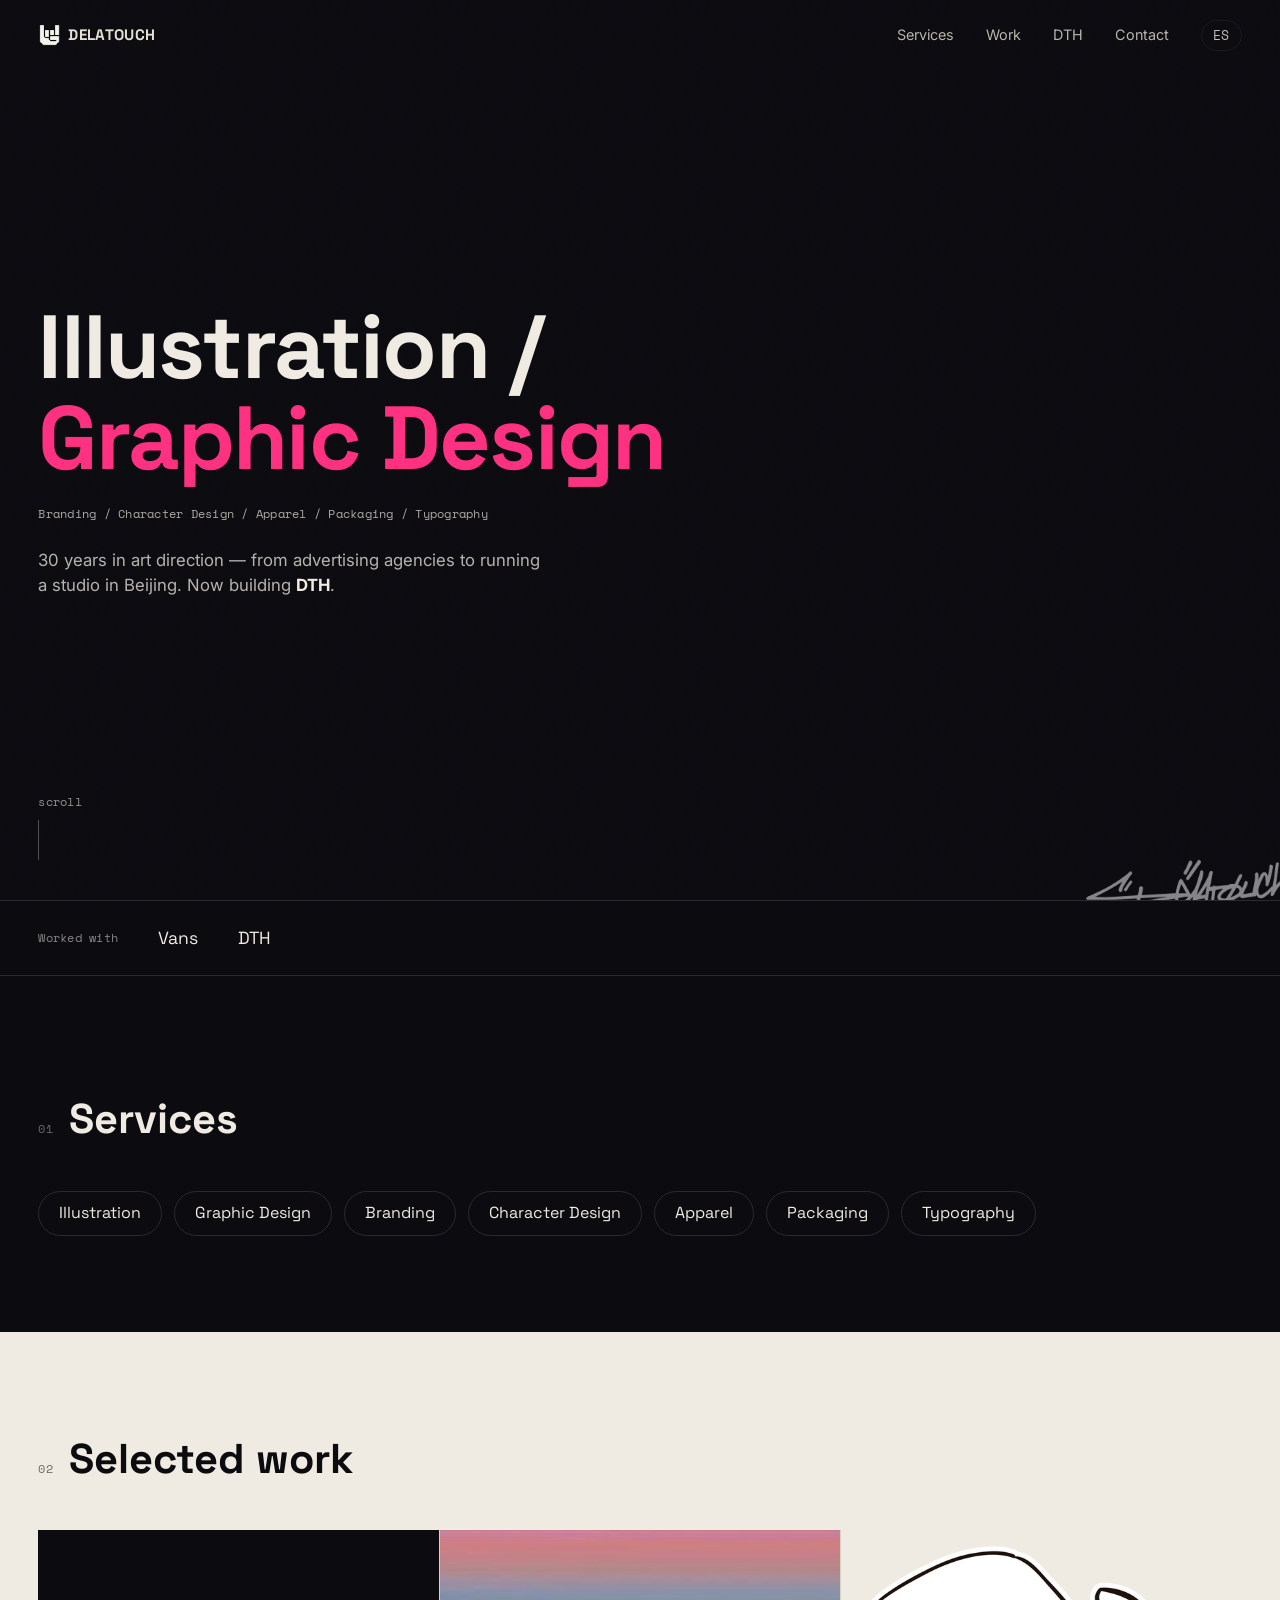
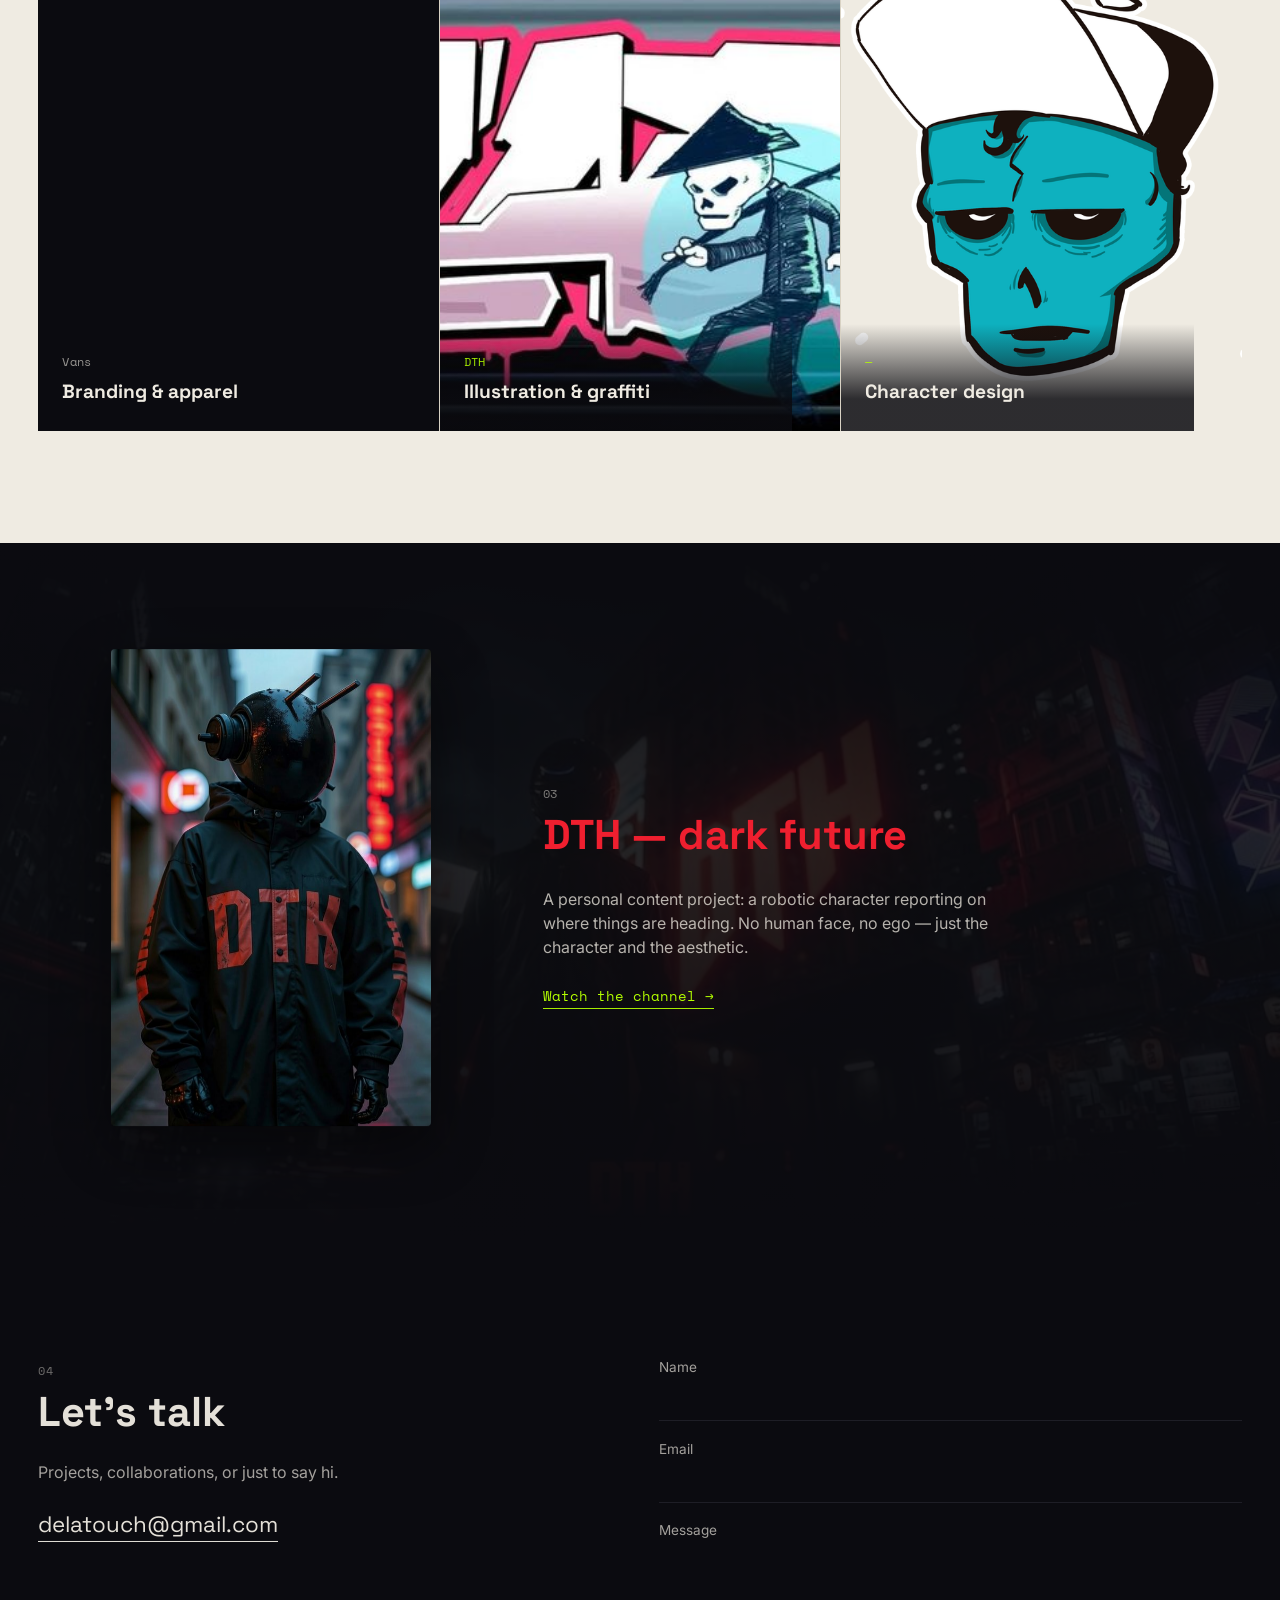
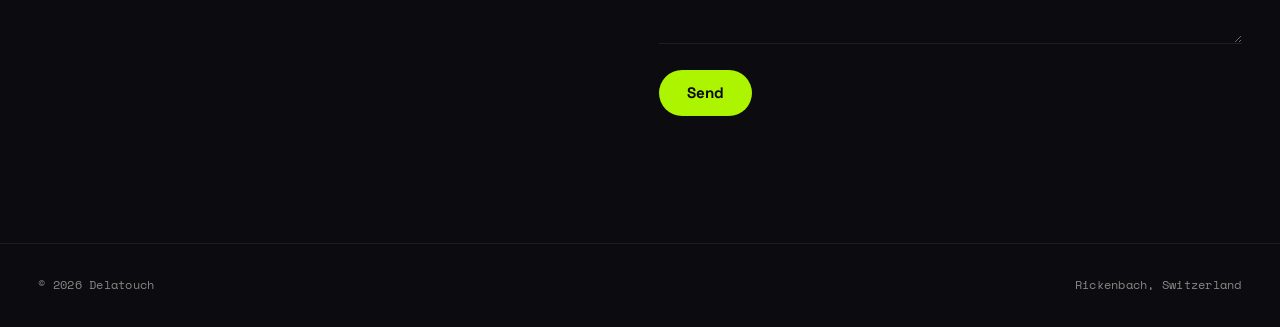
==== commit f09d4877: "Add files via upload" ====
--- a/index.html
+++ b/index.html
@@ -1,11 +1,11 @@
 <!DOCTYPE html>
-<html lang="es">
+<html lang="en">
 <head>
 <meta charset="UTF-8">
 <meta name="viewport" content="width=device-width, initial-scale=1.0">
-<title data-i18n-es="Delatouch — Dirección de arte &amp; diseño" data-i18n-en="Delatouch — Art Direction &amp; Design">Delatouch — Dirección de arte &amp; diseño</title>
-<meta name="description" id="meta-desc" content="Delatouch. 30 años de dirección de arte, branding e ilustración. Álvaro Quintana González.">
-<link rel="icon" href="img/favicon.gif" type="image/gif">
+<title data-i18n-en="Delatouch — Illustration &amp; Graphic Design" data-i18n-es="Delatouch — Ilustración &amp; Diseño gráfico">Delatouch — Illustration &amp; Graphic Design</title>
+<meta name="description" id="meta-desc" content="Delatouch. Illustration, graphic design, branding, character design. Álvaro Quintana González.">
+<link rel="icon" href="img/favicon.png" type="image/png">
 
 <link rel="stylesheet" href="js/lenis.css">
 <link rel="stylesheet" href="styles.css">
@@ -20,23 +20,23 @@
     <span class="mark-text">DELATOUCH</span>
   </a>
   <nav class="topnav">
-    <a href="#servicios" data-i18n-es="Servicios" data-i18n-en="Services">Servicios</a>
-    <a href="#trabajo" data-i18n-es="Trabajo" data-i18n-en="Work">Trabajo</a>
+    <a href="#servicios" data-i18n-en="Services" data-i18n-es="Servicios">Services</a>
+    <a href="#trabajo" data-i18n-en="Work" data-i18n-es="Trabajo">Work</a>
     <a href="#dth">DTH</a>
-    <a href="#contacto" data-i18n-es="Contacto" data-i18n-en="Contact">Contacto</a>
-    <button class="lang-btn" id="lang-btn" type="button" aria-label="Switch language">EN</button>
+    <a href="#contacto" data-i18n-en="Contact" data-i18n-es="Contacto">Contact</a>
+    <button class="lang-btn" id="lang-btn" type="button" aria-label="Switch language">ES</button>
   </nav>
-  <button class="menu-btn" id="menu-btn" aria-label="Abrir menú" aria-expanded="false">
+  <button class="menu-btn" id="menu-btn" aria-label="Open menu" aria-expanded="false">
     <span></span><span></span>
   </button>
 </header>
 
 <div class="mobile-nav" id="mobile-nav">
-  <a href="#servicios" data-i18n-es="Servicios" data-i18n-en="Services">Servicios</a>
-  <a href="#trabajo" data-i18n-es="Trabajo" data-i18n-en="Work">Trabajo</a>
+  <a href="#servicios" data-i18n-en="Services" data-i18n-es="Servicios">Services</a>
+  <a href="#trabajo" data-i18n-en="Work" data-i18n-es="Trabajo">Work</a>
   <a href="#dth">DTH</a>
-  <a href="#contacto" data-i18n-es="Contacto" data-i18n-en="Contact">Contacto</a>
-  <button class="lang-btn lang-btn--mobile" id="lang-btn-mobile" type="button" aria-label="Switch language">EN</button>
+  <a href="#contacto" data-i18n-en="Contact" data-i18n-es="Contacto">Contact</a>
+  <button class="lang-btn lang-btn--mobile" id="lang-btn-mobile" type="button" aria-label="Switch language">ES</button>
 </div>
 
 <main id="top">
@@ -45,88 +45,81 @@
   <section class="hero" id="hero">
     <div class="hero-grid">
       <h1 class="hero-title">
-        <span class="line" data-i18n-es="Treinta años" data-i18n-en="Thirty years">Treinta años</span>
-        <span class="line" data-i18n-es="diseñando lo que" data-i18n-en="designing what">diseñando lo que</span>
-        <span class="line line-accent" data-i18n-es="todavía no existe." data-i18n-en="doesn't exist yet.">todavía no existe.</span>
+        <span class="line" data-i18n-en="Illustration /" data-i18n-es="Illustration /">Illustration /</span>
+        <span class="line line-accent" data-i18n-en="Graphic Design" data-i18n-es="Graphic Design">Graphic Design</span>
       </h1>
-      <p class="hero-sub"
-         data-i18n-es="Dirección de arte, branding e ilustración. Desde agencias de publicidad hasta un estudio propio en Pekín — y ahora, un futuro que se está construyendo bajo el nombre <strong>DTH</strong>."
-         data-i18n-en="Art direction, branding and illustration. From advertising agencies to running my own studio in Beijing — and now, a future taking shape under the name <strong>DTH</strong>.">
-        Dirección de arte, branding e ilustración. Desde agencias de publicidad
-        hasta un estudio propio en Pekín — y ahora, un futuro que se está
-        construyendo bajo el nombre <strong>DTH</strong>.
+      <p class="hero-tags mono"
+         data-i18n-en="Branding / Character Design / Apparel / Packaging / Typography"
+         data-i18n-es="Branding / Character Design / Apparel / Packaging / Typography">
+        Branding / Character Design / Apparel / Packaging / Typography
+      </p>
+      <p class="hero-bio"
+         data-i18n-en="30 years in art direction — from advertising agencies to running a studio in Beijing. Now building <strong>DTH</strong>."
+         data-i18n-es="30 años en dirección de arte — de agencias de publicidad a dirigir un estudio en Pekín. Ahora construyendo <strong>DTH</strong>.">
+        30 years in art direction — from advertising agencies to running a
+        studio in Beijing. Now building <strong>DTH</strong>.
       </p>
     </div>
     <div class="hero-lens" id="hero-lens" aria-hidden="true">
       <img src="img/firma.png" alt="" class="hero-signature">
     </div>
     <div class="scroll-cue" aria-hidden="true">
-      <span class="mono" data-i18n-es="scroll" data-i18n-en="scroll">scroll</span>
+      <span class="mono">scroll</span>
       <span class="scroll-line"></span>
     </div>
   </section>
 
-  <!-- FRANJA DE MARCAS -->
+  <!-- BRANDS -->
   <section class="brands" data-reveal>
-    <p class="brands-label mono" data-i18n-es="Marcas con las que he trabajado" data-i18n-en="Brands I've worked with">Marcas con las que he trabajado</p>
+    <p class="brands-label mono" data-i18n-en="Worked with" data-i18n-es="He trabajado con">Worked with</p>
     <ul class="brands-list">
       <li>Vans</li>
       <li>DTH</li>
-      <li class="placeholder" data-i18n-es="— próximamente —" data-i18n-en="— coming soon —">— próximamente —</li>
     </ul>
   </section>
 
-  <!-- SERVICIOS -->
+  <!-- SERVICES -->
   <section class="services" id="servicios">
     <div class="section-head" data-reveal>
       <span class="mono index">01</span>
-      <h2 data-i18n-es="Servicios" data-i18n-en="Services">Servicios</h2>
+      <h2 data-i18n-en="Services" data-i18n-es="Servicios">Services</h2>
     </div>
-    <div class="services-grid">
-      <article class="service-box" data-reveal>
-        <h3 data-i18n-es="Dirección de arte" data-i18n-en="Art direction">Dirección de arte</h3>
-        <p data-i18n-es="Identidad visual y criterio estético para marcas, campañas y productos." data-i18n-en="Visual identity and aesthetic judgment for brands, campaigns and products.">Identidad visual y criterio estético para marcas, campañas y productos.</p>
-      </article>
-      <article class="service-box" data-reveal>
-        <h3 data-i18n-es="Branding &amp; identidad" data-i18n-en="Branding &amp; identity">Branding &amp; identidad</h3>
-        <p data-i18n-es="Sistemas de marca completos: logotipo, tipografía, color, aplicaciones." data-i18n-en="Complete brand systems: logo, typography, color, applications.">Sistemas de marca completos: logotipo, tipografía, color, aplicaciones.</p>
-      </article>
-      <article class="service-box" data-reveal>
-        <h3 data-i18n-es="Ilustración" data-i18n-en="Illustration">Ilustración</h3>
-        <p data-i18n-es="Piezas gráficas originales, del cartel a la ilustración editorial." data-i18n-en="Original graphic pieces, from posters to editorial illustration.">Piezas gráficas originales, del cartel a la ilustración editorial.</p>
-      </article>
-      <article class="service-box" data-reveal>
-        <h3 data-i18n-es="VJ &amp; motion" data-i18n-en="VJ &amp; motion">VJ &amp; motion</h3>
-        <p data-i18n-es="Visuales para música electrónica en directo y contenido animado." data-i18n-en="Visuals for live electronic music and animated content.">Visuales para música electrónica en directo y contenido animado.</p>
-      </article>
-    </div>
+    <ul class="services-tags" data-reveal>
+      <li>Illustration</li>
+      <li data-i18n-en="Graphic Design" data-i18n-es="Diseño gráfico">Graphic Design</li>
+      <li>Branding</li>
+      <li data-i18n-en="Character Design" data-i18n-es="Diseño de personajes">Character Design</li>
+      <li>Apparel</li>
+      <li>Packaging</li>
+      <li data-i18n-en="Typography" data-i18n-es="Tipografía">Typography</li>
+    </ul>
   </section>
 
-  <!-- TRABAJO SELECCIONADO -->
+  <!-- SELECTED WORK -->
   <section class="work" id="trabajo">
     <div class="section-head" data-reveal>
       <span class="mono index">02</span>
-      <h2 data-i18n-es="Trabajo seleccionado" data-i18n-en="Selected work">Trabajo seleccionado</h2>
+      <h2 data-i18n-en="Selected work" data-i18n-es="Trabajo seleccionado">Selected work</h2>
     </div>
     <div class="work-grid">
       <article class="work-box work-box--filled" data-reveal>
         <div class="work-box-inner">
           <span class="mono">Vans</span>
-          <h3 data-i18n-es="Branding &amp; apparel" data-i18n-en="Branding &amp; apparel">Branding &amp; apparel</h3>
+          <h3 data-i18n-en="Branding &amp; apparel" data-i18n-es="Branding &amp; apparel">Branding &amp; apparel</h3>
         </div>
       </article>
       <article class="work-box work-box--image" data-reveal>
         <img src="img/work-dthgraf.jpg" alt="DTHGRAF" class="work-box-img">
         <div class="work-box-inner">
           <span class="mono">DTH</span>
-          <h3 data-i18n-es="Ilustración &amp; grafiti" data-i18n-en="Illustration &amp; graffiti">Ilustración &amp; grafiti</h3>
+          <h3 data-i18n-en="Illustration &amp; graffiti" data-i18n-es="Ilustración &amp; grafiti">Illustration &amp; graffiti</h3>
         </div>
       </article>
       <article class="work-box work-box--image" data-reveal>
-        <img src="img/work-calavera.png" alt="Calavera" class="work-box-img">
+        <img src="img/work-calavera.png" alt="Character design" class="work-box-img">
         <div class="work-box-inner">
           <span class="mono">—</span>
-          <h3 data-i18n-es="Character design" data-i18n-en="Character design">Character design</h3>
+          <h3 data-i18n-en="Character design" data-i18n-es="Diseño de personajes">Character design</h3>
         </div>
       </article>
     </div>
@@ -143,40 +136,40 @@
         <span class="mono index">03</span>
         <h2>DTH — dark future</h2>
         <p
-          data-i18n-es="Un proyecto propio de contenido: un personaje robótico que analiza, sin ruido ni alarmismo, hacia dónde va el mundo. Sin cara humana, sin ego — solo la información y la estética."
-          data-i18n-en="A personal content project: a robotic character analyzing where the world is heading, without noise or alarmism. No human face, no ego — just the information and the aesthetic.">
-          Un proyecto propio de contenido: un personaje robótico que analiza,
-          sin ruido ni alarmismo, hacia dónde va el mundo. Sin cara humana,
-          sin ego — solo la información y la estética.
+          data-i18n-en="A personal content project: a robotic character reporting on where things are heading. No human face, no ego — just the character and the aesthetic."
+          data-i18n-es="Un proyecto propio de contenido: un personaje robótico que informa sobre hacia dónde van las cosas. Sin cara humana, sin ego — solo el personaje y la estética.">
+          A personal content project: a robotic character reporting on where
+          things are heading. No human face, no ego — just the character
+          and the aesthetic.
         </p>
-        <a class="text-link" href="https://www.youtube.com/@DTH-DarkFuture" target="_blank" rel="noopener" id="dth-link" data-i18n-es="Ver el canal →" data-i18n-en="Watch the channel →">Ver el canal →</a>
+        <a class="text-link" href="https://www.youtube.com/@DTH-DarkFuture" target="_blank" rel="noopener" id="dth-link" data-i18n-en="Watch the channel →" data-i18n-es="Ver el canal →">Watch the channel →</a>
       </div>
     </div>
   </section>
 
-  <!-- CONTACTO -->
+  <!-- CONTACT -->
   <section class="contact" id="contacto">
     <div class="contact-grid">
       <div class="contact-copy" data-reveal>
         <span class="mono index">04</span>
-        <h2 data-i18n-es="Hablemos" data-i18n-en="Let's talk">Hablemos</h2>
-        <p data-i18n-es="Proyectos, colaboraciones o simplemente decir hola." data-i18n-en="Projects, collaborations, or just to say hi.">Proyectos, colaboraciones o simplemente decir hola.</p>
+        <h2 data-i18n-en="Let's talk" data-i18n-es="Hablemos">Let's talk</h2>
+        <p data-i18n-en="Projects, collaborations, or just to say hi." data-i18n-es="Proyectos, colaboraciones o simplemente decir hola.">Projects, collaborations, or just to say hi.</p>
         <a class="contact-email" href="mailto:delatouch@gmail.com">delatouch@gmail.com</a>
       </div>
       <form class="contact-form" data-reveal action="https://formspree.io/f/YOUR_FORM_ID" method="POST">
         <label>
-          <span data-i18n-es="Nombre" data-i18n-en="Name">Nombre</span>
+          <span data-i18n-en="Name" data-i18n-es="Nombre">Name</span>
           <input type="text" name="name" required>
         </label>
         <label>
-          <span data-i18n-es="Email" data-i18n-en="Email">Email</span>
+          <span>Email</span>
           <input type="email" name="email" required>
         </label>
         <label>
-          <span data-i18n-es="Mensaje" data-i18n-en="Message">Mensaje</span>
+          <span data-i18n-en="Message" data-i18n-es="Mensaje">Message</span>
           <textarea name="message" rows="4" required></textarea>
         </label>
-        <button type="submit" data-i18n-es="Enviar" data-i18n-en="Send">Enviar</button>
+        <button type="submit" data-i18n-en="Send" data-i18n-es="Enviar">Send</button>
       </form>
     </div>
   </section>
@@ -185,7 +178,7 @@
 
 <footer class="footer">
   <span class="mono">© 2026 Delatouch</span>
-  <span class="mono" data-i18n-es="Rickenbach, Suiza" data-i18n-en="Rickenbach, Switzerland">Rickenbach, Suiza</span>
+  <span class="mono" data-i18n-en="Rickenbach, Switzerland" data-i18n-es="Rickenbach, Suiza">Rickenbach, Switzerland</span>
 </footer>
 
 <script src="js/lenis.min.js"></script>
--- a/styles.css
+++ b/styles.css
@@ -107,13 +107,17 @@
 }
 .hero-title .line{display:block;}
 .hero-title .line-accent{color:var(--violet);}
-.hero-sub{
-  margin-top:2rem;
+.hero-tags{
+  margin-top:1.25rem;
+  opacity:0.7;
+}
+.hero-bio{
+  margin-top:1.5rem;
   max-width:32rem;
   font-size:1.05rem;
   color:rgba(239,235,226,0.75);
 }
-.hero-sub strong{color:var(--paper);}
+.hero-bio strong{color:var(--paper);}
 
 .hero-lens{
   position:absolute;
@@ -125,9 +129,9 @@
   pointer-events:none;
 }
 .hero-signature{
-  position:absolute; inset:0; width:100%; height:100%;
-  object-fit:contain; object-position:center;
-  opacity:0.16; filter:invert(1);
+  position:absolute; right:0; bottom:8%;
+  width:min(22vw, 220px); height:auto;
+  opacity:0.5;
 }
 
 .scroll-cue{
@@ -162,18 +166,15 @@
 
 /* ---------- services ---------- */
 .services{padding:7rem 0 6rem;}
-.services-grid{
-  display:grid; grid-template-columns:repeat(4, 1fr);
-  border-top:1px solid var(--line);
-}
-.service-box{
-  padding:2rem clamp(1.25rem,2vw,1.75rem);
-  border-right:1px solid var(--line);
-  border-bottom:1px solid var(--line);
-}
-.service-box:last-child{border-right:none;}
-.service-box h3{font-family:var(--font-display); font-size:1.15rem; margin-bottom:0.75rem;}
-.service-box p{font-size:0.92rem; color:rgba(239,235,226,0.65);}
+.services-tags{
+  display:flex; flex-wrap:wrap; gap:0.75rem;
+  padding:0 var(--gap);
+}
+.services-tags li{
+  font-family:var(--font-display); font-size:1rem;
+  border:1px solid var(--line); border-radius:999px;
+  padding:0.6rem 1.25rem;
+}
 
 /* ---------- work ---------- */
 .work{padding:6rem 0 7rem; background:var(--paper); color:var(--ink);}
@@ -299,7 +300,6 @@
 
 /* ---------- responsive (comes after base rules, so it wins the cascade) ---------- */
 @media (max-width: 860px){
-  .services-grid{grid-template-columns:repeat(2,1fr);}
   .work-grid{grid-template-columns:1fr;}
   .dth-grid{grid-template-columns:1fr;}
   .dth-visual{order:-1;}
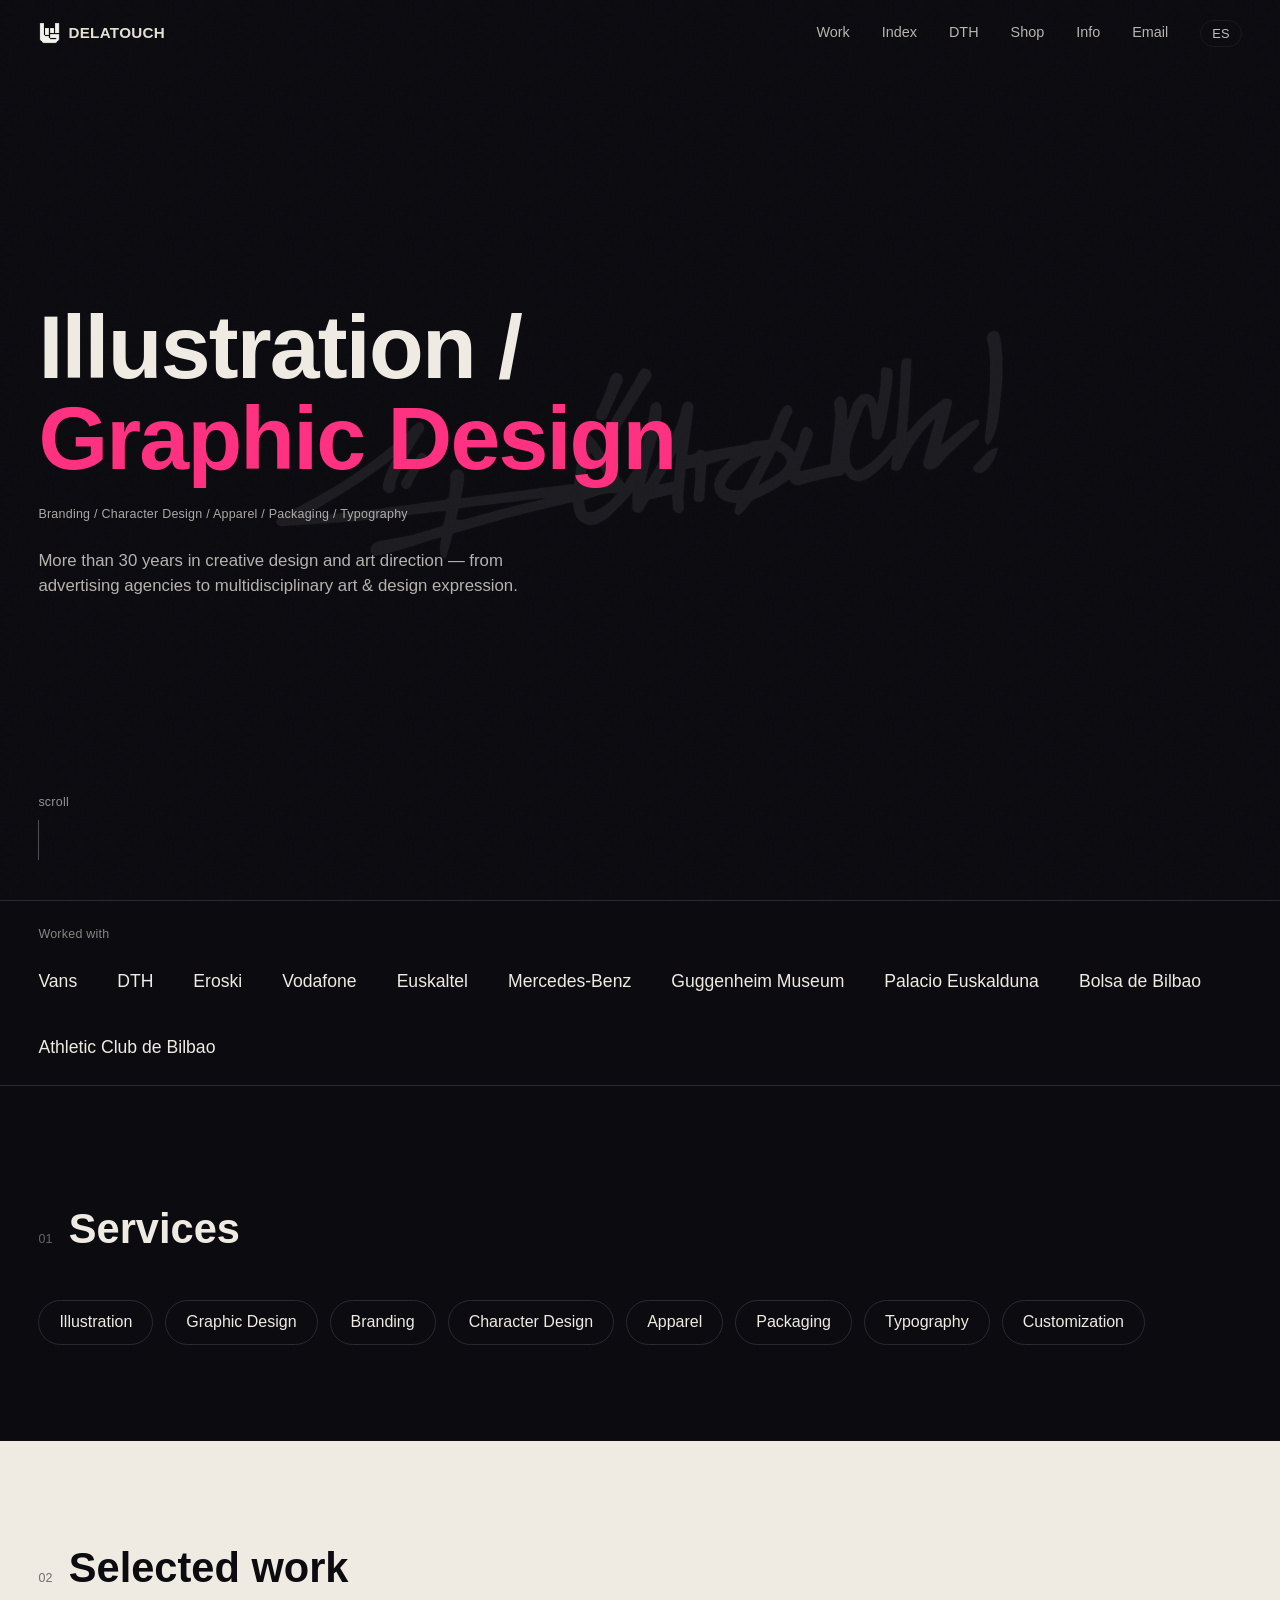
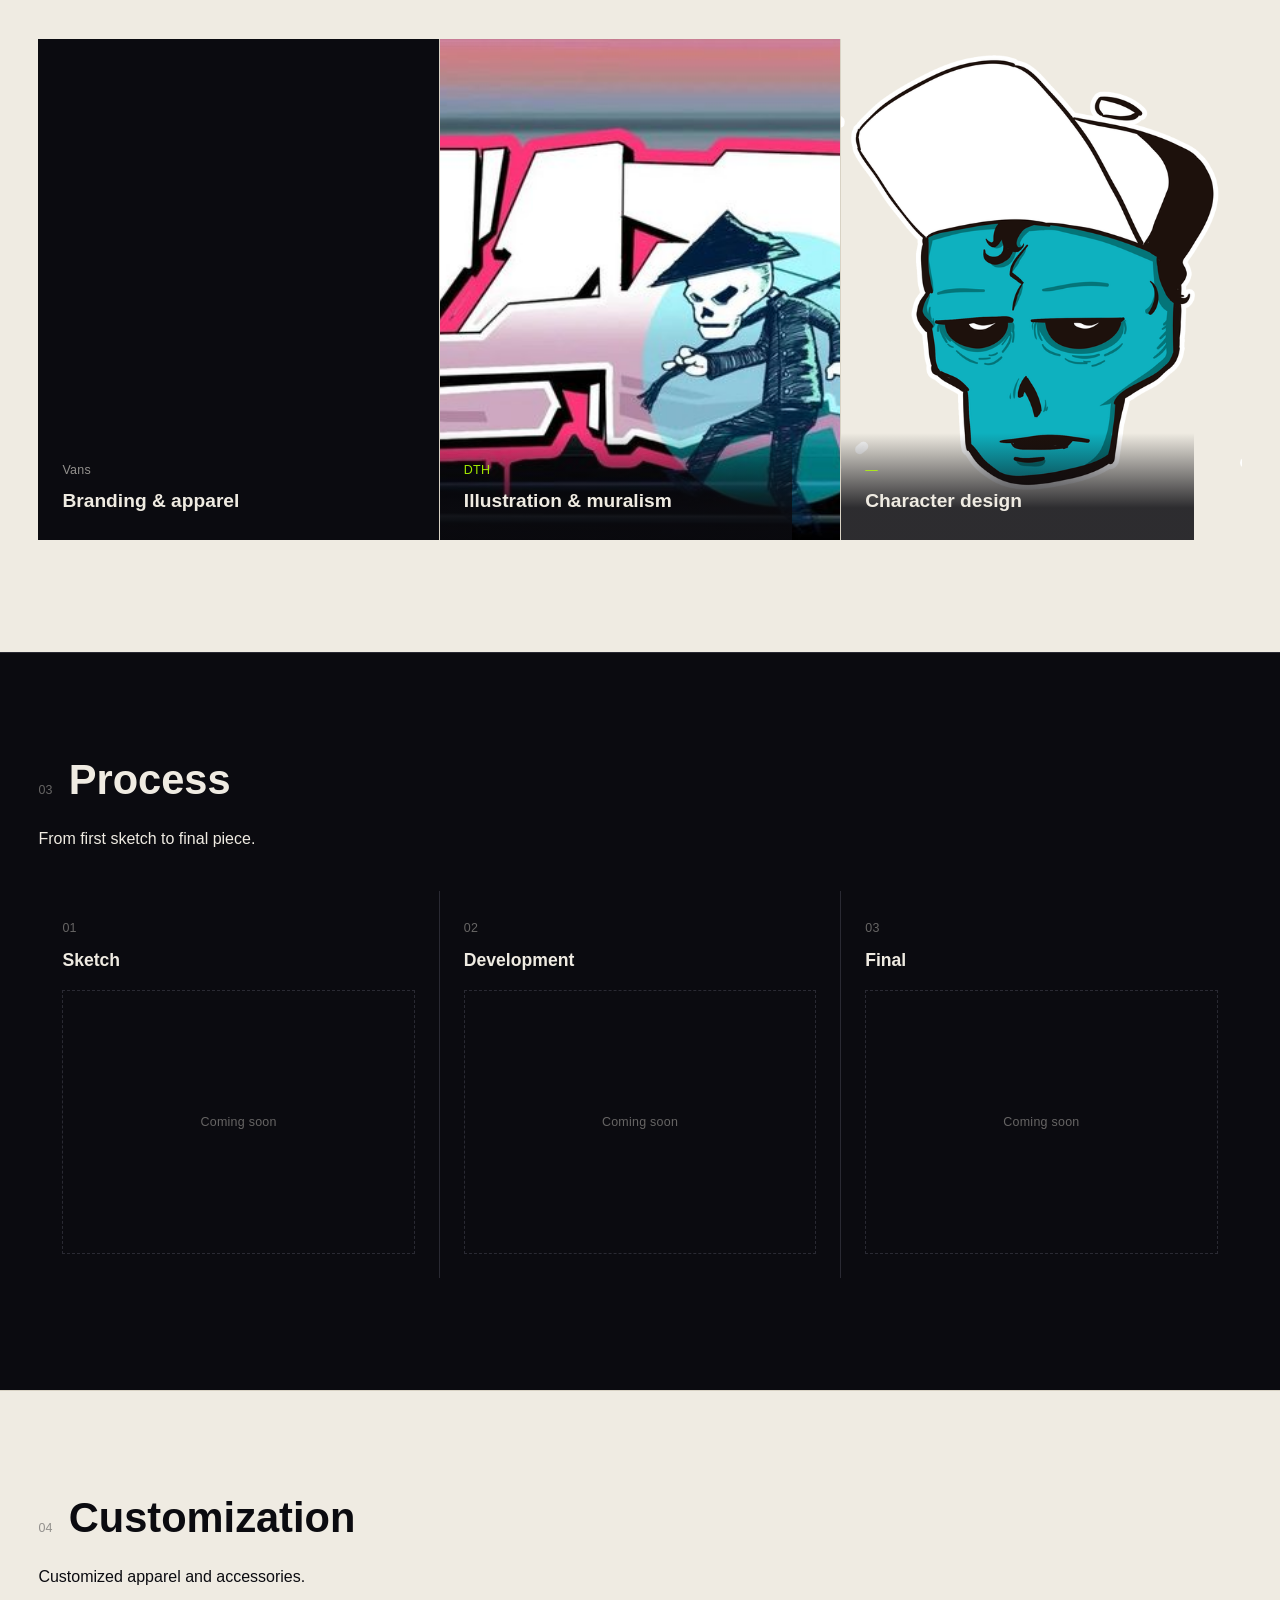
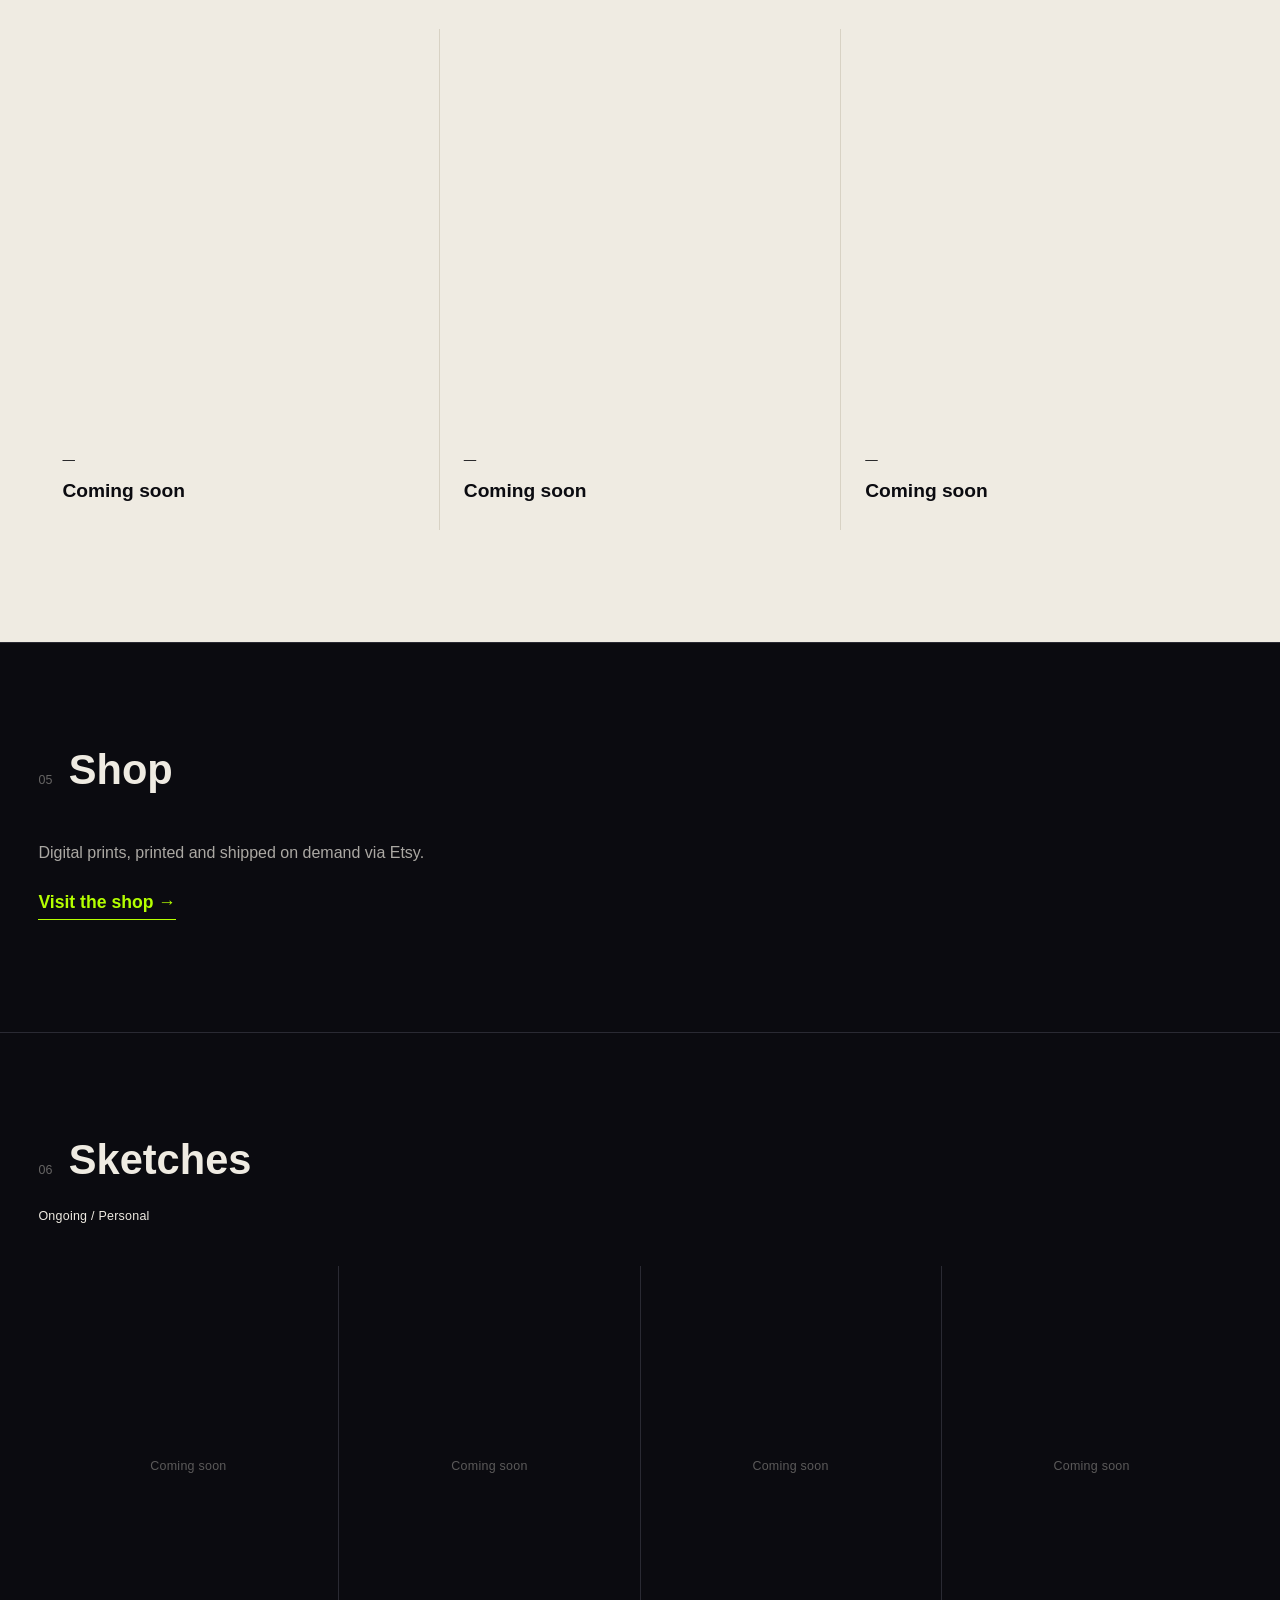
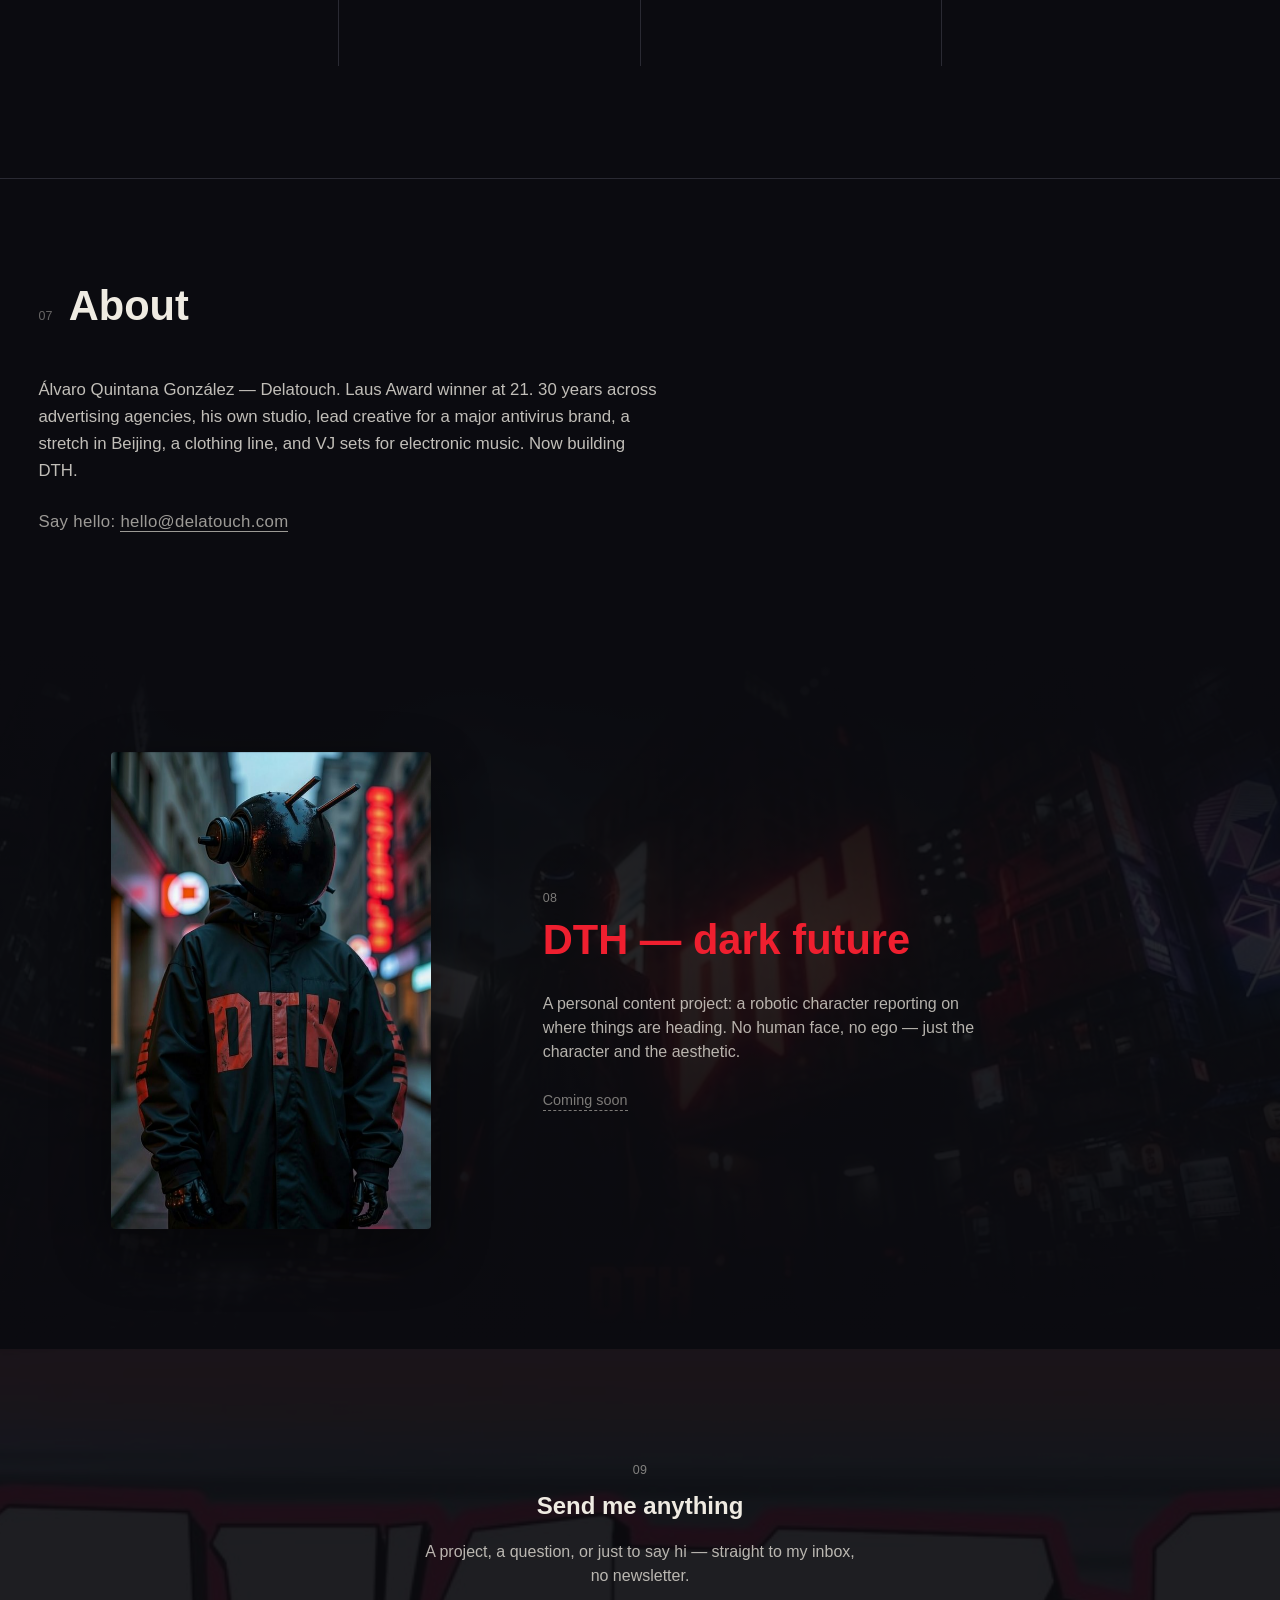
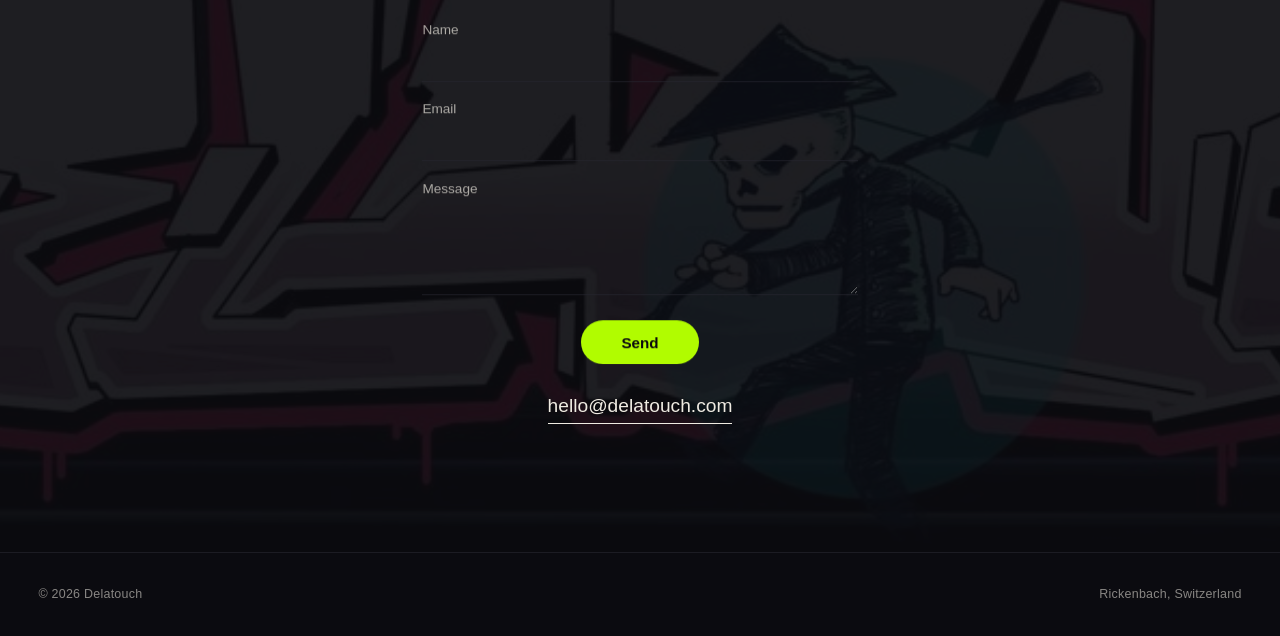
==== commit 49ee5a3c: "Add files via upload" ====
--- a/index.html
+++ b/index.html
@@ -20,10 +20,20 @@
     <span class="mark-text">DELATOUCH</span>
   </a>
   <nav class="topnav">
-    <a href="#servicios" data-i18n-en="Services" data-i18n-es="Servicios">Services</a>
     <a href="#trabajo" data-i18n-en="Work" data-i18n-es="Trabajo">Work</a>
+    <div class="nav-dropdown">
+      <button class="nav-dropdown-btn" id="index-btn" type="button" aria-expanded="false" data-i18n-en="Index" data-i18n-es="Índice">Index</button>
+      <div class="nav-dropdown-menu" id="index-menu">
+        <a href="#servicios" data-i18n-en="Categories" data-i18n-es="Categorías">Categories</a>
+        <a href="#proceso" data-i18n-en="Process" data-i18n-es="Proceso">Process</a>
+        <a href="#personalizacion" data-i18n-en="Customization" data-i18n-es="Personalización">Customization</a>
+        <a href="#sketches" data-i18n-en="Sketches" data-i18n-es="Bocetos">Sketches</a>
+      </div>
+    </div>
     <a href="#dth">DTH</a>
-    <a href="#contacto" data-i18n-en="Contact" data-i18n-es="Contacto">Contact</a>
+    <a href="#tienda" data-i18n-en="Shop" data-i18n-es="Tienda">Shop</a>
+    <a href="#about" data-i18n-en="Info" data-i18n-es="Info">Info</a>
+    <a href="#contacto" data-i18n-en="Email" data-i18n-es="Email">Email</a>
     <button class="lang-btn" id="lang-btn" type="button" aria-label="Switch language">ES</button>
   </nav>
   <button class="menu-btn" id="menu-btn" aria-label="Open menu" aria-expanded="false">
@@ -32,10 +42,15 @@
 </header>
 
 <div class="mobile-nav" id="mobile-nav">
-  <a href="#servicios" data-i18n-en="Services" data-i18n-es="Servicios">Services</a>
   <a href="#trabajo" data-i18n-en="Work" data-i18n-es="Trabajo">Work</a>
+  <a href="#servicios" data-i18n-en="Categories" data-i18n-es="Categorías">Categories</a>
+  <a href="#proceso" data-i18n-en="Process" data-i18n-es="Proceso">Process</a>
+  <a href="#personalizacion" data-i18n-en="Customization" data-i18n-es="Personalización">Customization</a>
+  <a href="#sketches" data-i18n-en="Sketches" data-i18n-es="Bocetos">Sketches</a>
   <a href="#dth">DTH</a>
-  <a href="#contacto" data-i18n-en="Contact" data-i18n-es="Contacto">Contact</a>
+  <a href="#tienda" data-i18n-en="Shop" data-i18n-es="Tienda">Shop</a>
+  <a href="#about" data-i18n-en="Info" data-i18n-es="Info">Info</a>
+  <a href="#contacto" data-i18n-en="Email" data-i18n-es="Email">Email</a>
   <button class="lang-btn lang-btn--mobile" id="lang-btn-mobile" type="button" aria-label="Switch language">ES</button>
 </div>
 
@@ -54,10 +69,9 @@
         Branding / Character Design / Apparel / Packaging / Typography
       </p>
       <p class="hero-bio"
-         data-i18n-en="30 years in art direction — from advertising agencies to running a studio in Beijing. Now building <strong>DTH</strong>."
-         data-i18n-es="30 años en dirección de arte — de agencias de publicidad a dirigir un estudio en Pekín. Ahora construyendo <strong>DTH</strong>.">
-        30 years in art direction — from advertising agencies to running a
-        studio in Beijing. Now building <strong>DTH</strong>.
+         data-i18n-en="More than 30 years in creative design and art direction — from advertising agencies to multidisciplinary art &amp; design expression."
+         data-i18n-es="Más de 30 años en diseño creativo y dirección de arte — de agencias de publicidad a expresión multidisciplinar de arte y diseño.">
+        More than 30 years in creative design and art direction — from advertising agencies to multidisciplinary art &amp; design expression.
       </p>
     </div>
     <div class="hero-lens" id="hero-lens" aria-hidden="true">
@@ -69,12 +83,20 @@
     </div>
   </section>
 
-  <!-- BRANDS -->
-  <section class="brands" data-reveal>
+  <!-- BRANDS — hidden until real work samples for these are shown; ready to un-hide later -->
+  <section class="brands" data-reveal hidden>
     <p class="brands-label mono" data-i18n-en="Worked with" data-i18n-es="He trabajado con">Worked with</p>
     <ul class="brands-list">
       <li>Vans</li>
       <li>DTH</li>
+      <li>Eroski</li>
+      <li>Vodafone</li>
+      <li>Euskaltel</li>
+      <li>Mercedes-Benz</li>
+      <li>Guggenheim Museum</li>
+      <li>Palacio Euskalduna</li>
+      <li>Bolsa de Bilbao</li>
+      <li>Athletic Club de Bilbao</li>
     </ul>
   </section>
 
@@ -92,6 +114,7 @@
       <li>Apparel</li>
       <li>Packaging</li>
       <li data-i18n-en="Typography" data-i18n-es="Tipografía">Typography</li>
+      <li data-i18n-en="Customization" data-i18n-es="Personalización">Customization</li>
     </ul>
   </section>
 
@@ -112,7 +135,7 @@
         <img src="img/work-dthgraf.jpg" alt="DTHGRAF" class="work-box-img">
         <div class="work-box-inner">
           <span class="mono">DTH</span>
-          <h3 data-i18n-en="Illustration &amp; graffiti" data-i18n-es="Ilustración &amp; grafiti">Illustration &amp; graffiti</h3>
+          <h3 data-i18n-en="Illustration &amp; muralism" data-i18n-es="Ilustración &amp; muralismo">Illustration &amp; muralism</h3>
         </div>
       </article>
       <article class="work-box work-box--image" data-reveal>
@@ -122,6 +145,128 @@
           <h3 data-i18n-en="Character design" data-i18n-es="Diseño de personajes">Character design</h3>
         </div>
       </article>
+    </div>
+  </section>
+
+  <!-- PROCESS -->
+  <section class="process" id="proceso">
+    <div class="section-head" data-reveal>
+      <span class="mono index">03</span>
+      <h2 data-i18n-en="Process" data-i18n-es="Proceso">Process</h2>
+    </div>
+    <p class="process-sub" data-reveal
+       data-i18n-en="From first sketch to final piece."
+       data-i18n-es="Del primer boceto a la pieza final.">
+      From first sketch to final piece.
+    </p>
+    <div class="process-grid">
+      <article class="process-step" data-reveal>
+        <span class="mono">01</span>
+        <h3 data-i18n-en="Sketch" data-i18n-es="Boceto">Sketch</h3>
+        <div class="process-box"><span class="mono placeholder-text" data-i18n-en="Coming soon" data-i18n-es="Próximamente">Coming soon</span></div>
+      </article>
+      <article class="process-step" data-reveal>
+        <span class="mono">02</span>
+        <h3 data-i18n-en="Development" data-i18n-es="Desarrollo">Development</h3>
+        <div class="process-box"><span class="mono placeholder-text" data-i18n-en="Coming soon" data-i18n-es="Próximamente">Coming soon</span></div>
+      </article>
+      <article class="process-step" data-reveal>
+        <span class="mono">03</span>
+        <h3 data-i18n-en="Final" data-i18n-es="Final">Final</h3>
+        <div class="process-box"><span class="mono placeholder-text" data-i18n-en="Coming soon" data-i18n-es="Próximamente">Coming soon</span></div>
+      </article>
+    </div>
+  </section>
+
+  <!-- CUSTOMIZATION -->
+  <section class="customization" id="personalizacion">
+    <div class="section-head" data-reveal>
+      <span class="mono index">04</span>
+      <h2 data-i18n-en="Customization" data-i18n-es="Personalización">Customization</h2>
+    </div>
+    <p class="process-sub" data-reveal
+       data-i18n-en="Customized apparel and accessories."
+       data-i18n-es="Personalización de moda y accesorios.">
+      Customized apparel and accessories.
+    </p>
+    <div class="work-grid">
+      <article class="work-box" data-reveal>
+        <div class="work-box-inner">
+          <span class="mono">—</span>
+          <h3 data-i18n-en="Coming soon" data-i18n-es="Próximamente">Coming soon</h3>
+        </div>
+      </article>
+      <article class="work-box" data-reveal>
+        <div class="work-box-inner">
+          <span class="mono">—</span>
+          <h3 data-i18n-en="Coming soon" data-i18n-es="Próximamente">Coming soon</h3>
+        </div>
+      </article>
+      <article class="work-box" data-reveal>
+        <div class="work-box-inner">
+          <span class="mono">—</span>
+          <h3 data-i18n-en="Coming soon" data-i18n-es="Próximamente">Coming soon</h3>
+        </div>
+      </article>
+    </div>
+  </section>
+
+  <!-- SHOP -->
+  <section class="shop" id="tienda">
+    <div class="section-head" data-reveal>
+      <span class="mono index">05</span>
+      <h2 data-i18n-en="Shop" data-i18n-es="Tienda">Shop</h2>
+    </div>
+    <div class="shop-body" data-reveal>
+      <p
+        data-i18n-en="Digital prints, printed and shipped on demand via Etsy."
+        data-i18n-es="Prints digitales, impresos y enviados bajo demanda a través de Etsy.">
+        Digital prints, printed and shipped on demand via Etsy.
+      </p>
+      <a class="shop-link" href="https://www.etsy.com/shop/BigPlanB" target="_blank" rel="noopener">
+        <span data-i18n-en="Visit the shop" data-i18n-es="Ir a la tienda">Visit the shop</span> →
+      </a>
+    </div>
+  </section>
+
+  <!-- SKETCHES -->
+  <section class="sketches" id="sketches">
+    <div class="section-head" data-reveal>
+      <span class="mono index">06</span>
+      <h2 data-i18n-en="Sketches" data-i18n-es="Bocetos">Sketches</h2>
+    </div>
+    <p class="process-sub mono" data-reveal
+       data-i18n-en="Ongoing / Personal"
+       data-i18n-es="En curso / Personal">
+      Ongoing / Personal
+    </p>
+    <div class="sketches-grid">
+      <div class="sketches-box" data-reveal><span class="mono placeholder-text" data-i18n-en="Coming soon" data-i18n-es="Próximamente">Coming soon</span></div>
+      <div class="sketches-box" data-reveal><span class="mono placeholder-text" data-i18n-en="Coming soon" data-i18n-es="Próximamente">Coming soon</span></div>
+      <div class="sketches-box" data-reveal><span class="mono placeholder-text" data-i18n-en="Coming soon" data-i18n-es="Próximamente">Coming soon</span></div>
+      <div class="sketches-box" data-reveal><span class="mono placeholder-text" data-i18n-en="Coming soon" data-i18n-es="Próximamente">Coming soon</span></div>
+    </div>
+  </section>
+
+  <!-- ABOUT -->
+  <section class="about" id="about">
+    <div class="section-head" data-reveal>
+      <span class="mono index">07</span>
+      <h2 data-i18n-en="About" data-i18n-es="Sobre mí">About</h2>
+    </div>
+    <div class="about-body" data-reveal>
+      <p
+        data-i18n-en="Álvaro Quintana González — Delatouch. Laus Award winner at 21. 30 years across advertising agencies, his own studio, lead creative for a major antivirus brand, a stretch in Beijing, a clothing line, and VJ sets for electronic music. Now building DTH."
+        data-i18n-es="Álvaro Quintana González — Delatouch. Premio Laus con 21 años. 30 años entre agencias de publicidad, su propio estudio, director creativo de una gran marca de antivirus, una etapa en Pekín, una marca de ropa, y sesiones de VJ para música electrónica. Ahora construyendo DTH.">
+        Álvaro Quintana González — Delatouch. Laus Award winner at 21. 30 years
+        across advertising agencies, his own studio, lead creative for a major
+        antivirus brand, a stretch in Beijing, a clothing line, and VJ sets for
+        electronic music. Now building DTH.
+      </p>
+      <p class="about-contact mono">
+        <span data-i18n-en="Say hello:" data-i18n-es="Escríbeme:">Say hello:</span>
+        <a href="mailto:hello@delatouch.com">hello@delatouch.com</a>
+      </p>
     </div>
   </section>
 
@@ -133,7 +278,7 @@
         <img src="img/dth-portrait.jpg" alt="DTH" class="dth-portrait">
       </div>
       <div class="dth-copy" data-reveal>
-        <span class="mono index">03</span>
+        <span class="mono index">08</span>
         <h2>DTH — dark future</h2>
         <p
           data-i18n-en="A personal content project: a robotic character reporting on where things are heading. No human face, no ego — just the character and the aesthetic."
@@ -142,20 +287,20 @@
           things are heading. No human face, no ego — just the character
           and the aesthetic.
         </p>
-        <a class="text-link" href="https://www.youtube.com/@DTH-DarkFuture" target="_blank" rel="noopener" id="dth-link" data-i18n-en="Watch the channel →" data-i18n-es="Ver el canal →">Watch the channel →</a>
+        <span class="text-link text-link--soon" id="dth-link" data-i18n-en="Coming soon" data-i18n-es="Próximamente">Coming soon</span>
       </div>
     </div>
   </section>
 
-  <!-- CONTACT -->
+  <!-- CONTACT / EMAIL -->
   <section class="contact" id="contacto">
-    <div class="contact-grid">
-      <div class="contact-copy" data-reveal>
-        <span class="mono index">04</span>
-        <h2 data-i18n-en="Let's talk" data-i18n-es="Hablemos">Let's talk</h2>
-        <p data-i18n-en="Projects, collaborations, or just to say hi." data-i18n-es="Proyectos, colaboraciones o simplemente decir hola.">Projects, collaborations, or just to say hi.</p>
-        <a class="contact-email" href="mailto:delatouch@gmail.com">delatouch@gmail.com</a>
-      </div>
+    <div class="contact-bg" aria-hidden="true"></div>
+    <div class="contact-inner">
+      <span class="mono index">09</span>
+      <h2 data-i18n-en="Send me anything" data-i18n-es="Escríbeme lo que sea">Send me anything</h2>
+      <p data-i18n-en="A project, a question, or just to say hi — straight to my inbox, no newsletter." data-i18n-es="Un proyecto, una pregunta, o simplemente saludar — directo a mi correo, sin newsletter.">
+        A project, a question, or just to say hi — straight to my inbox, no newsletter.
+      </p>
       <form class="contact-form" data-reveal action="https://formspree.io/f/YOUR_FORM_ID" method="POST">
         <label>
           <span data-i18n-en="Name" data-i18n-es="Nombre">Name</span>
@@ -171,6 +316,7 @@
         </label>
         <button type="submit" data-i18n-en="Send" data-i18n-es="Enviar">Send</button>
       </form>
+      <a class="contact-email" href="mailto:hello@delatouch.com">hello@delatouch.com</a>
     </div>
   </section>
 
--- a/styles.css
+++ b/styles.css
@@ -1,21 +1,4 @@
-@font-face{
-  font-family:'Space Grotesk';
-  src:url('fonts/SpaceGrotesk.woff2') format('woff2-variations'), url('fonts/SpaceGrotesk.woff2') format('woff2');
-  font-weight:400 700;
-  font-display:swap;
-}
-@font-face{
-  font-family:'Inter';
-  src:url('fonts/Inter.woff2') format('woff2-variations'), url('fonts/Inter.woff2') format('woff2');
-  font-weight:100 900;
-  font-display:swap;
-}
-@font-face{
-  font-family:'Space Mono';
-  src:url('fonts/SpaceMono-Regular.woff2') format('woff2');
-  font-weight:400;
-  font-display:swap;
-}
+/* Using system Helvetica — no @font-face needed */
 
 :root{
   --ink:#0B0B10;
@@ -31,9 +14,9 @@
   --violet:var(--pink);
   --flame:var(--red);
 
-  --font-display:'Space Grotesk', sans-serif;
-  --font-body:'Inter', sans-serif;
-  --font-mono:'Space Mono', monospace;
+  --font-display:'Helvetica Neue', Helvetica, Arial, sans-serif;
+  --font-body:'Helvetica Neue', Helvetica, Arial, sans-serif;
+  --font-mono:'Helvetica Neue', Helvetica, Arial, sans-serif;
 
   --gap:clamp(1.25rem, 3vw, 2.5rem);
 }
@@ -76,6 +59,24 @@
 .topnav{display:flex; align-items:center; gap:clamp(1rem,3vw,2rem); font-size:0.9rem;}
 .topnav a{opacity:0.8; transition:opacity 0.2s ease;}
 .topnav a:hover{opacity:1;}
+.nav-dropdown{position:relative;}
+.nav-dropdown-btn{
+  font-family:inherit; font-size:inherit; color:inherit;
+  background:none; border:none; cursor:pointer; opacity:0.8; padding:0;
+}
+.nav-dropdown-btn:hover, .nav-dropdown-btn[aria-expanded="true"]{opacity:1;}
+.nav-dropdown-menu{
+  position:absolute; top:calc(100% + 1rem); left:50%; transform:translateX(-50%);
+  background:var(--ink); border:1px solid var(--line); border-radius:8px;
+  padding:0.5rem 0; min-width:10rem;
+  display:none; flex-direction:column;
+  mix-blend-mode:normal;
+}
+.nav-dropdown-menu.is-open{display:flex;}
+.nav-dropdown-menu a{
+  padding:0.5rem 1.1rem; opacity:0.75; white-space:nowrap; font-size:0.85rem;
+}
+.nav-dropdown-menu a:hover{opacity:1; background:rgba(239,235,226,0.06);}
 .lang-btn{
   font-family:var(--font-mono); font-size:0.8rem;
   background:transparent; color:var(--paper);
@@ -121,17 +122,16 @@
 
 .hero-lens{
   position:absolute;
-  right:clamp(-4rem, -2vw, 4rem);
-  bottom:clamp(-6rem,-4vw,-2rem);
-  width:min(46vw, 30rem);
-  height:min(46vw, 30rem);
+  inset:0;
   z-index:1;
   pointer-events:none;
+  display:flex; align-items:center; justify-content:center;
 }
 .hero-signature{
-  position:absolute; right:0; bottom:8%;
-  width:min(22vw, 220px); height:auto;
-  opacity:0.5;
+  width:min(70%, 46rem);
+  height:auto;
+  opacity:0.07;
+  transform:rotate(-4deg);
 }
 
 .scroll-cue{
@@ -207,6 +207,58 @@
 }
 .work-box--image .work-box-inner .mono{color:var(--lime); opacity:0.9;}
 
+/* ---------- process ---------- */
+.process{padding:6rem 0 7rem; border-top:1px solid var(--line);}
+.process-sub{padding:0 var(--gap); margin:-1.5rem 0 2.5rem; opacity:0.6;}
+.process-grid{
+  display:grid; grid-template-columns:repeat(3, 1fr); gap:1px;
+  background:var(--line);
+  margin:0 var(--gap);
+}
+.process-step{background:var(--ink); padding:1.5rem;}
+.process-step .mono{opacity:0.4;}
+.process-step h3{font-family:var(--font-display); font-weight:700; font-size:1.1rem; margin:0.5rem 0 1rem;}
+.process-box{
+  aspect-ratio:4/3;
+  border:1px dashed var(--line);
+  display:flex; align-items:center; justify-content:center;
+}
+.placeholder-text{opacity:0.35;}
+
+/* ---------- customization ---------- */
+.customization{padding:6rem 0 7rem; background:var(--paper); color:var(--ink); border-top:1px solid var(--line-on-paper);}
+.customization .process-sub{opacity:0.6;}
+.customization .work-box{opacity:0.5;}
+
+/* ---------- sketches ---------- */
+.sketches{padding:6rem 0 7rem; border-top:1px solid var(--line);}
+.sketches .process-sub{padding:0 var(--gap); margin:-1.5rem 0 2.5rem; opacity:0.5;}
+.sketches-grid{
+  display:grid; grid-template-columns:repeat(4, 1fr); gap:1px;
+  background:var(--line);
+  margin:0 var(--gap);
+}
+.sketches-box{
+  background:var(--ink); aspect-ratio:3/4;
+  display:flex; align-items:center; justify-content:center;
+}
+
+/* ---------- about ---------- */
+.about{padding:6rem 0 7rem; border-top:1px solid var(--line);}
+.about-body{padding:0 var(--gap); max-width:44rem;}
+.about-body p{font-size:1.05rem; line-height:1.6; color:rgba(239,235,226,0.8);}
+.about-contact{margin-top:1.5rem; opacity:0.8;}
+.about-contact a{border-bottom:1px solid currentColor;}
+
+/* ---------- shop ---------- */
+.shop{padding:6rem 0 7rem; border-top:1px solid var(--line);}
+.shop-body{padding:0 var(--gap);}
+.shop-body p{opacity:0.7; margin-bottom:1.5rem; max-width:32rem;}
+.shop-link{
+  display:inline-block; font-family:var(--font-display); font-weight:700; font-size:1.1rem;
+  color:var(--lime); border-bottom:1px solid currentColor; padding-bottom:3px;
+}
+
 /* ---------- dth ---------- */
 .dth{position:relative; padding:7rem 0; background:var(--ink); color:var(--paper); overflow:hidden;}
 .dth-bg{
@@ -228,6 +280,7 @@
 .dth-copy h2{color:var(--red);}
 .dth-copy .index{opacity:0.5;}
 .text-link{font-family:var(--font-mono); font-size:0.9rem; color:var(--lime); border-bottom:1px solid currentColor; padding-bottom:2px;}
+.text-link--soon{color:rgba(239,235,226,0.5); border-bottom-style:dashed; cursor:default;}
 
 .dth-visual{display:flex; justify-content:center;}
 .dth-portrait{
@@ -236,19 +289,31 @@
   box-shadow:0 20px 60px rgba(0,0,0,0.5);
 }
 
-/* ---------- contact ---------- */
-.contact{padding:7rem 0 8rem;}
-.contact-grid{
-  display:grid; grid-template-columns:1fr 1fr; gap:var(--gap);
-  padding:0 var(--gap);
-}
-.contact-copy p{margin:1rem 0 1.5rem; color:rgba(239,235,226,0.7);}
-.contact-copy .index{opacity:0.45;}
+/* ---------- contact / email ---------- */
+.contact{position:relative; padding:7rem 0 8rem; overflow:hidden;}
+.contact-bg{
+  position:absolute; inset:0;
+  background:url('img/work-dthgraf.jpg') center/cover no-repeat;
+}
+.contact-bg::after{
+  content:''; position:absolute; inset:0;
+  background:rgba(11,11,16,0.92);
+}
+.contact-inner{
+  position:relative; z-index:1;
+  max-width:32rem; margin:0 auto; padding:0 var(--gap);
+  text-align:center;
+  display:flex; flex-direction:column; align-items:center;
+}
+.contact-inner .index{opacity:0.5;}
+.contact-inner h2{margin-top:0.5rem;}
+.contact-inner p{margin:1rem 0 2rem; color:rgba(239,235,226,0.75);}
 .contact-email{
-  font-family:var(--font-display); font-size:1.4rem;
+  margin-top:1.75rem;
+  font-family:var(--font-display); font-size:1.2rem;
   border-bottom:1px solid var(--paper); padding-bottom:2px;
 }
-.contact-form{display:flex; flex-direction:column; gap:1.1rem;}
+.contact-form{display:flex; flex-direction:column; gap:1.1rem; width:100%; text-align:left;}
 .contact-form label{display:flex; flex-direction:column; gap:0.4rem; font-size:0.85rem; opacity:0.7;}
 .contact-form input, .contact-form textarea{
   background:transparent; border:none; border-bottom:1px solid var(--line);
@@ -259,9 +324,9 @@
   outline:none; border-bottom-color:var(--lime);
 }
 .contact-form button{
-  align-self:flex-start; margin-top:0.5rem;
+  align-self:center; margin-top:0.5rem;
   background:var(--lime); color:var(--ink);
-  border:none; padding:0.85rem 1.75rem;
+  border:none; padding:0.85rem 2.5rem;
   font-family:var(--font-display); font-weight:700; font-size:0.95rem;
   border-radius:999px;
   cursor:pointer;
@@ -301,9 +366,10 @@
 /* ---------- responsive (comes after base rules, so it wins the cascade) ---------- */
 @media (max-width: 860px){
   .work-grid{grid-template-columns:1fr;}
+  .process-grid{grid-template-columns:1fr;}
+  .sketches-grid{grid-template-columns:repeat(2,1fr);}
   .dth-grid{grid-template-columns:1fr;}
   .dth-visual{order:-1;}
-  .contact-grid{grid-template-columns:1fr;}
   .topnav{display:none;}
   .menu-btn{display:flex;}
 }
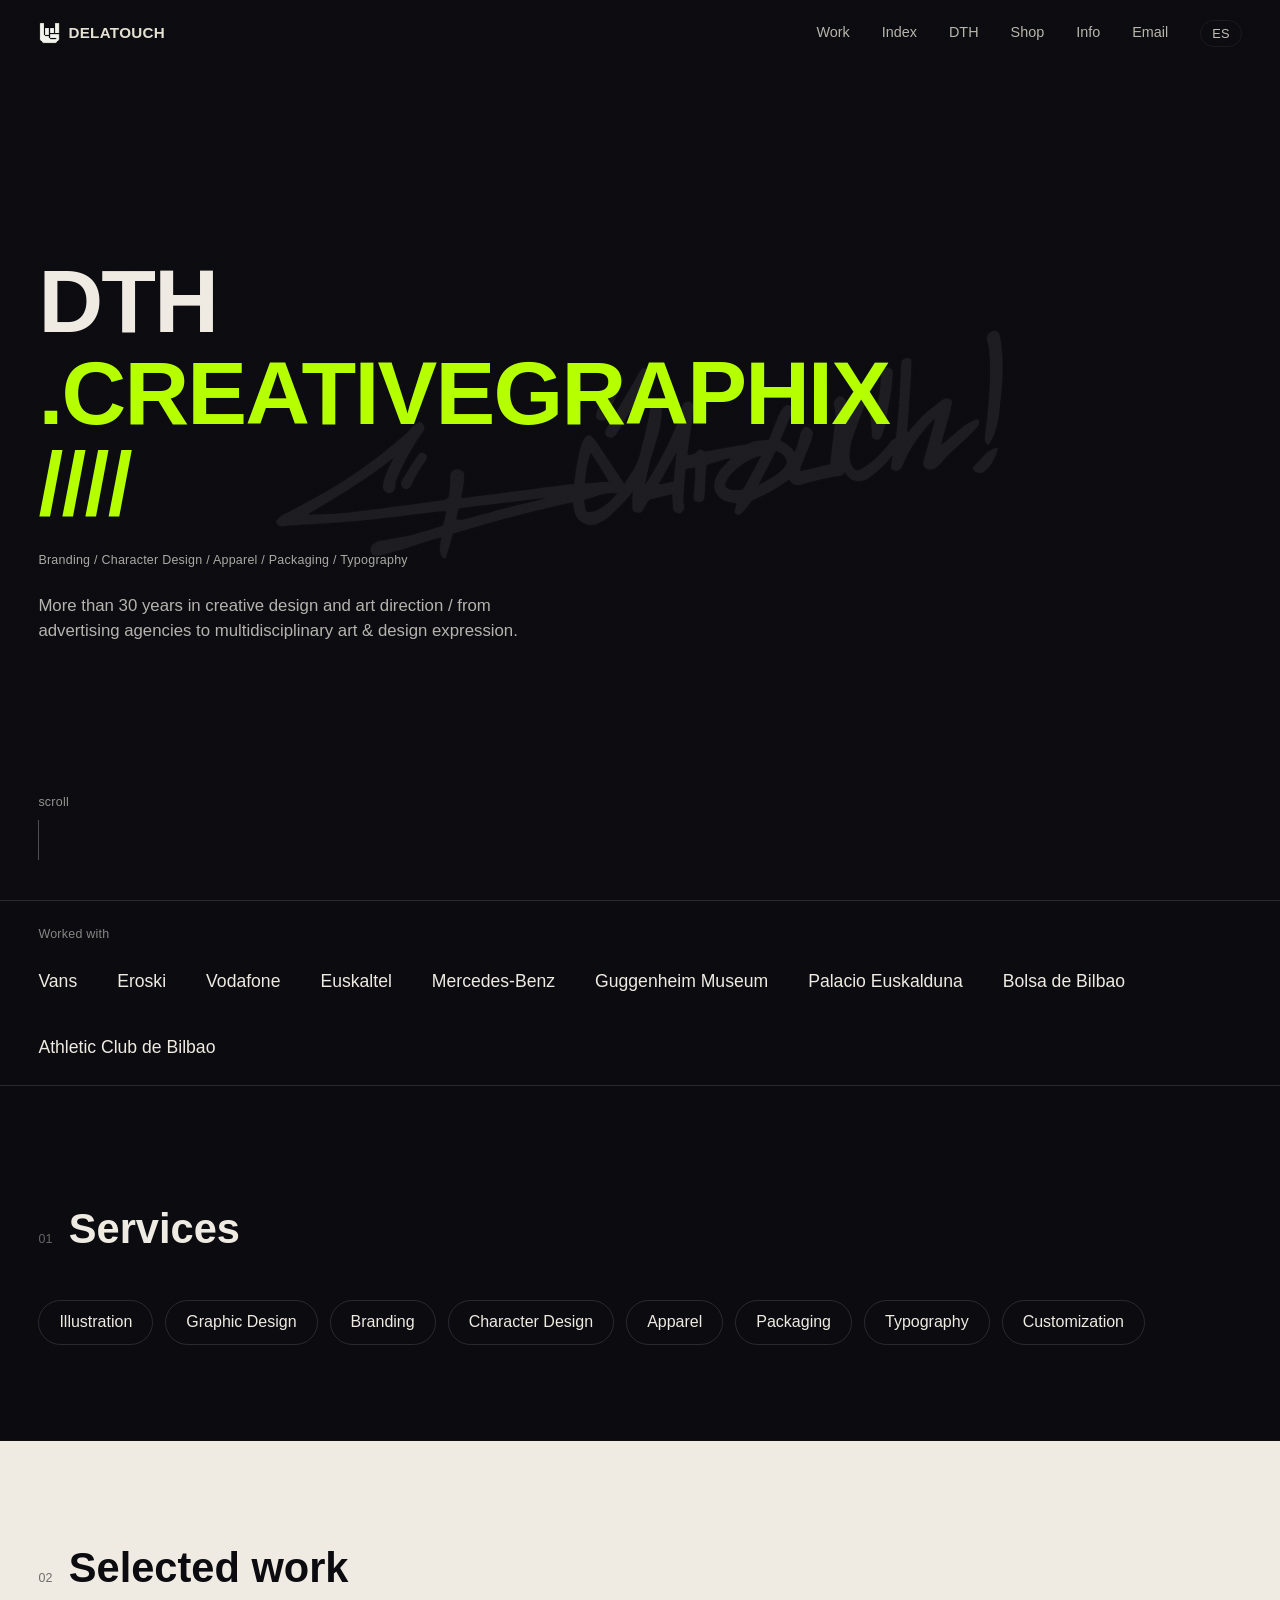
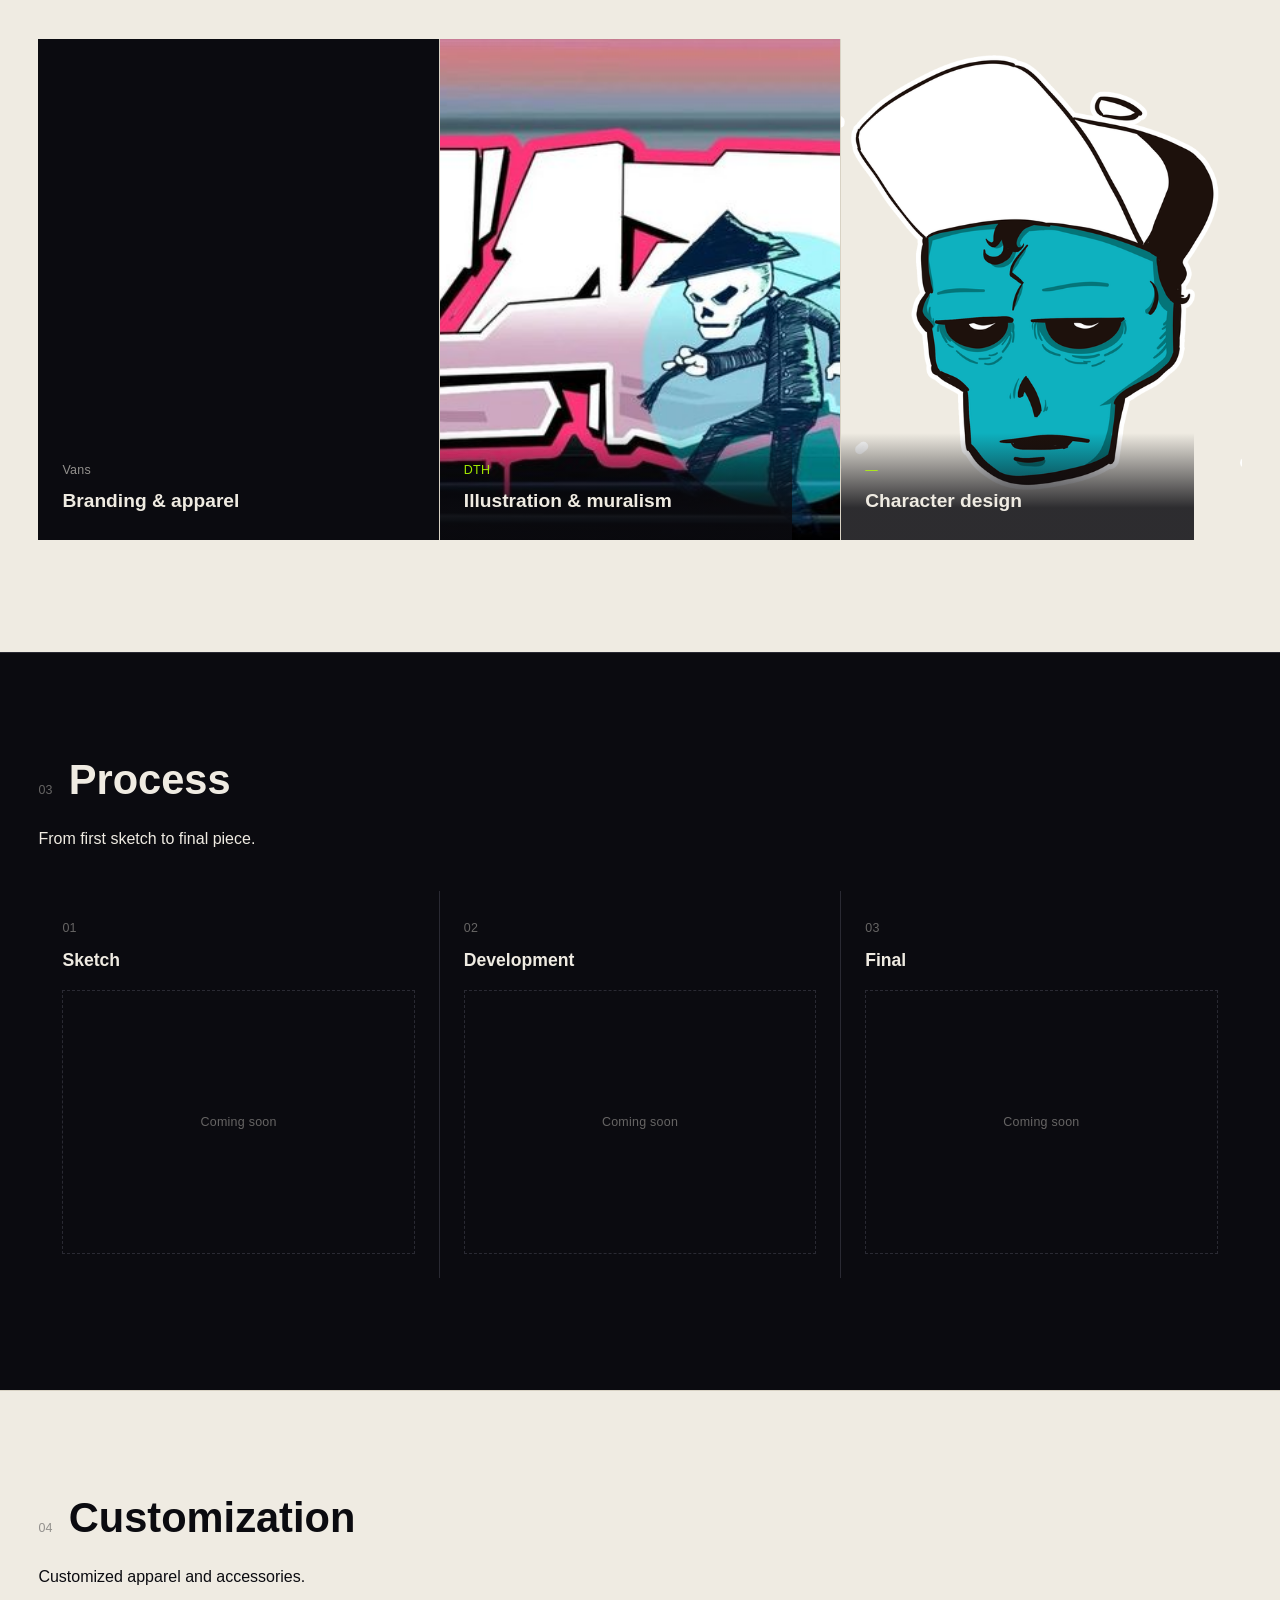
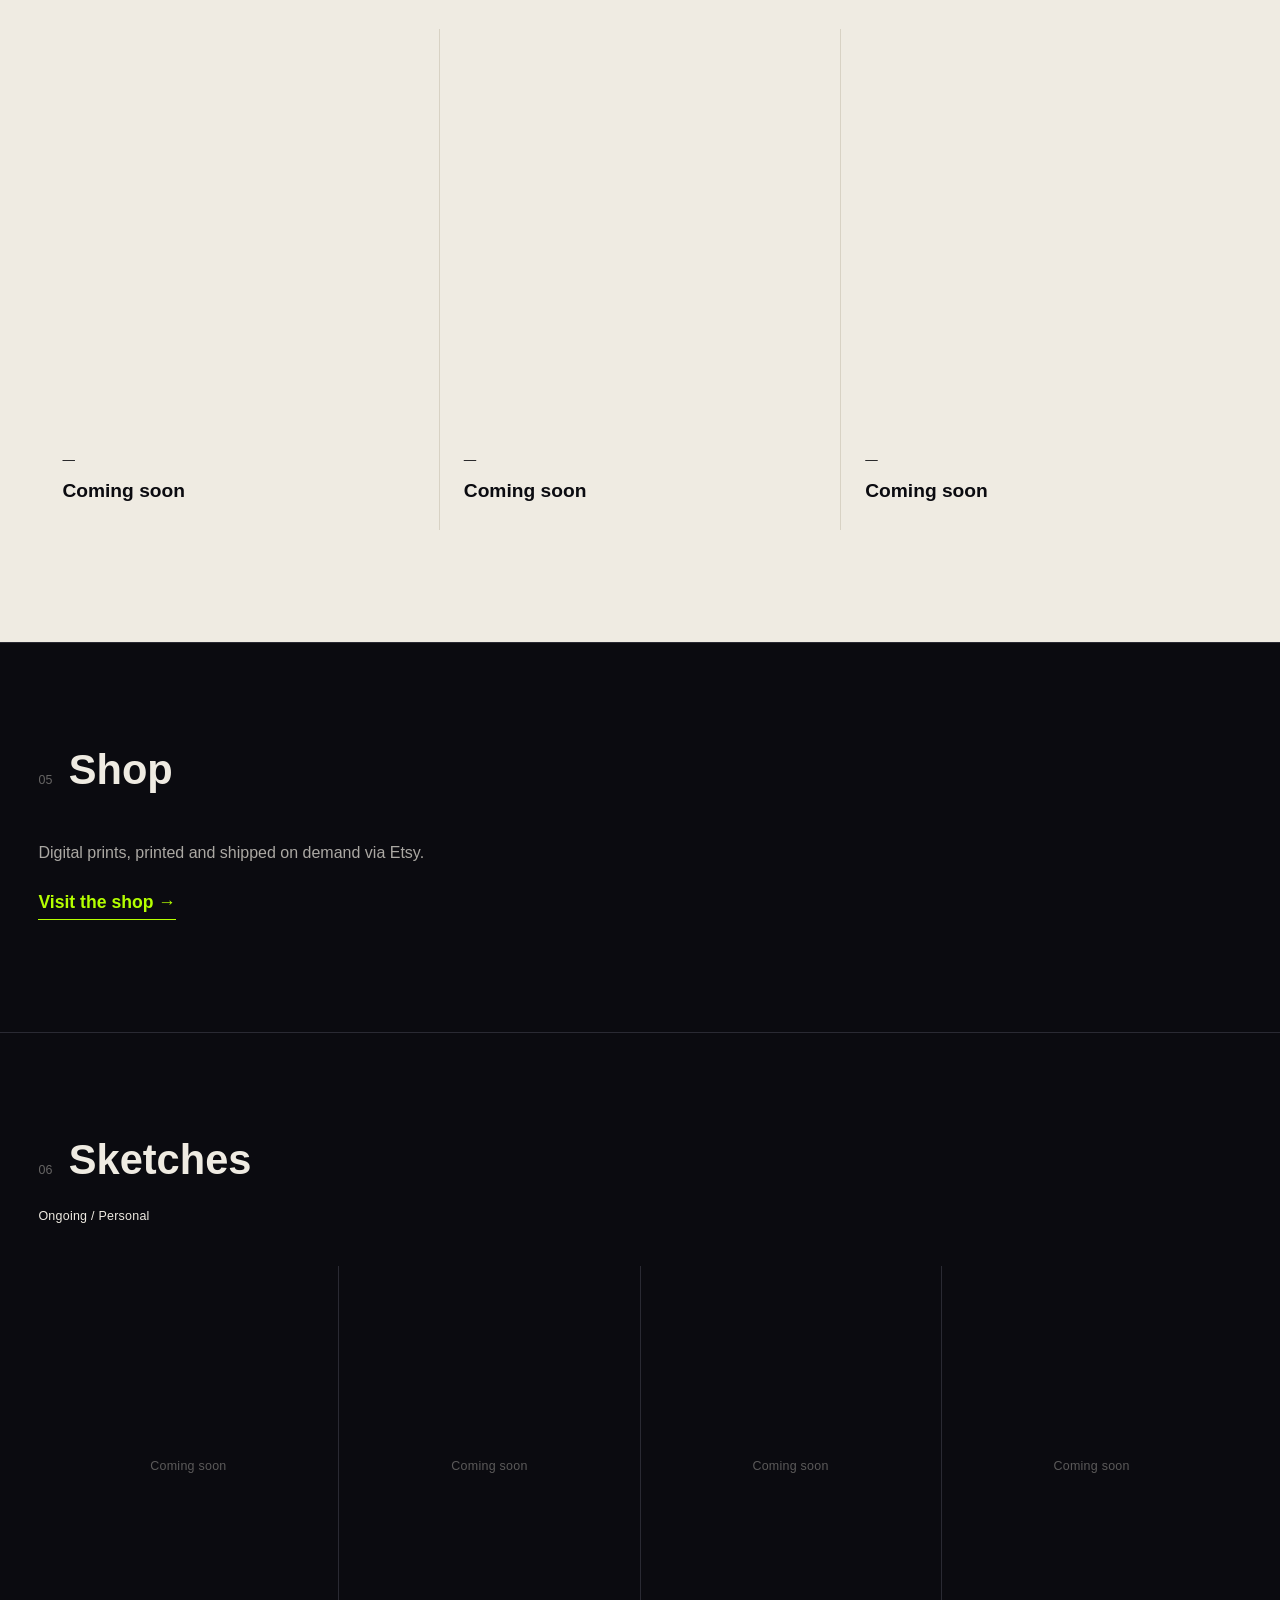
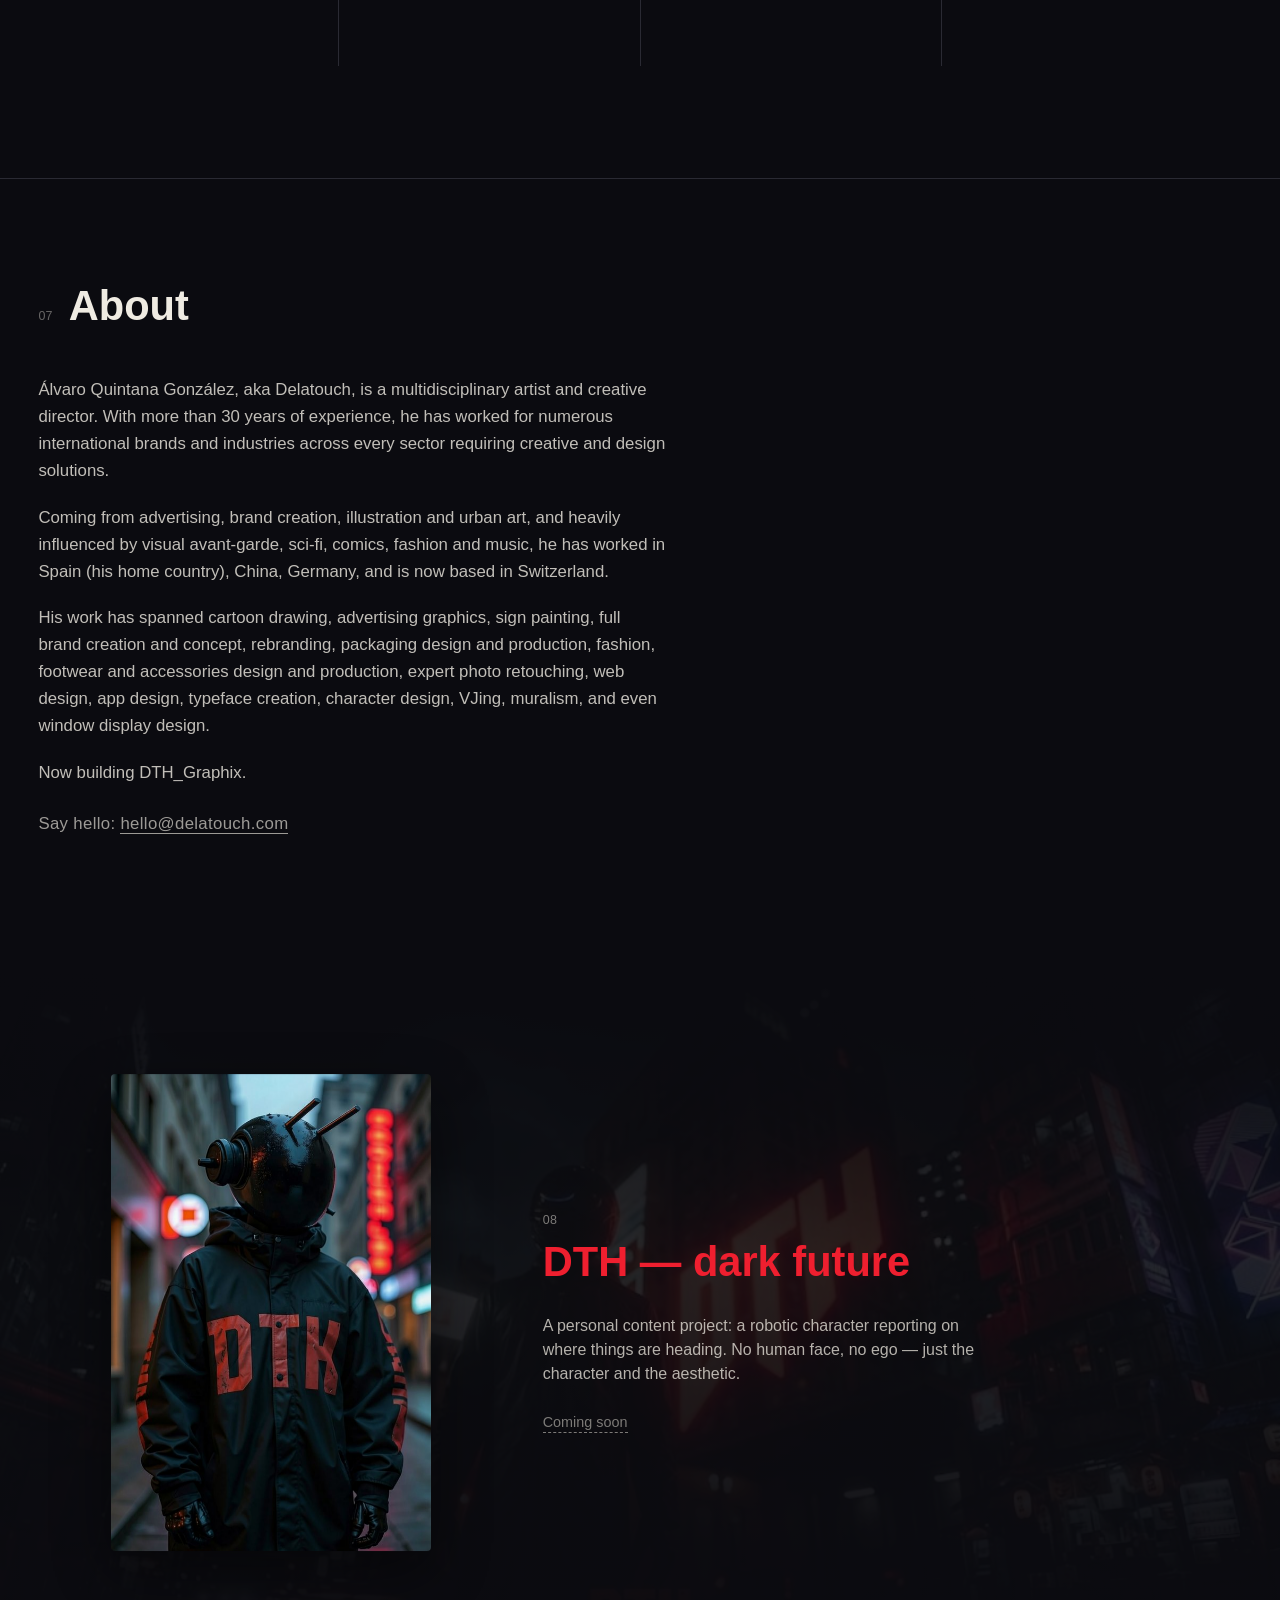
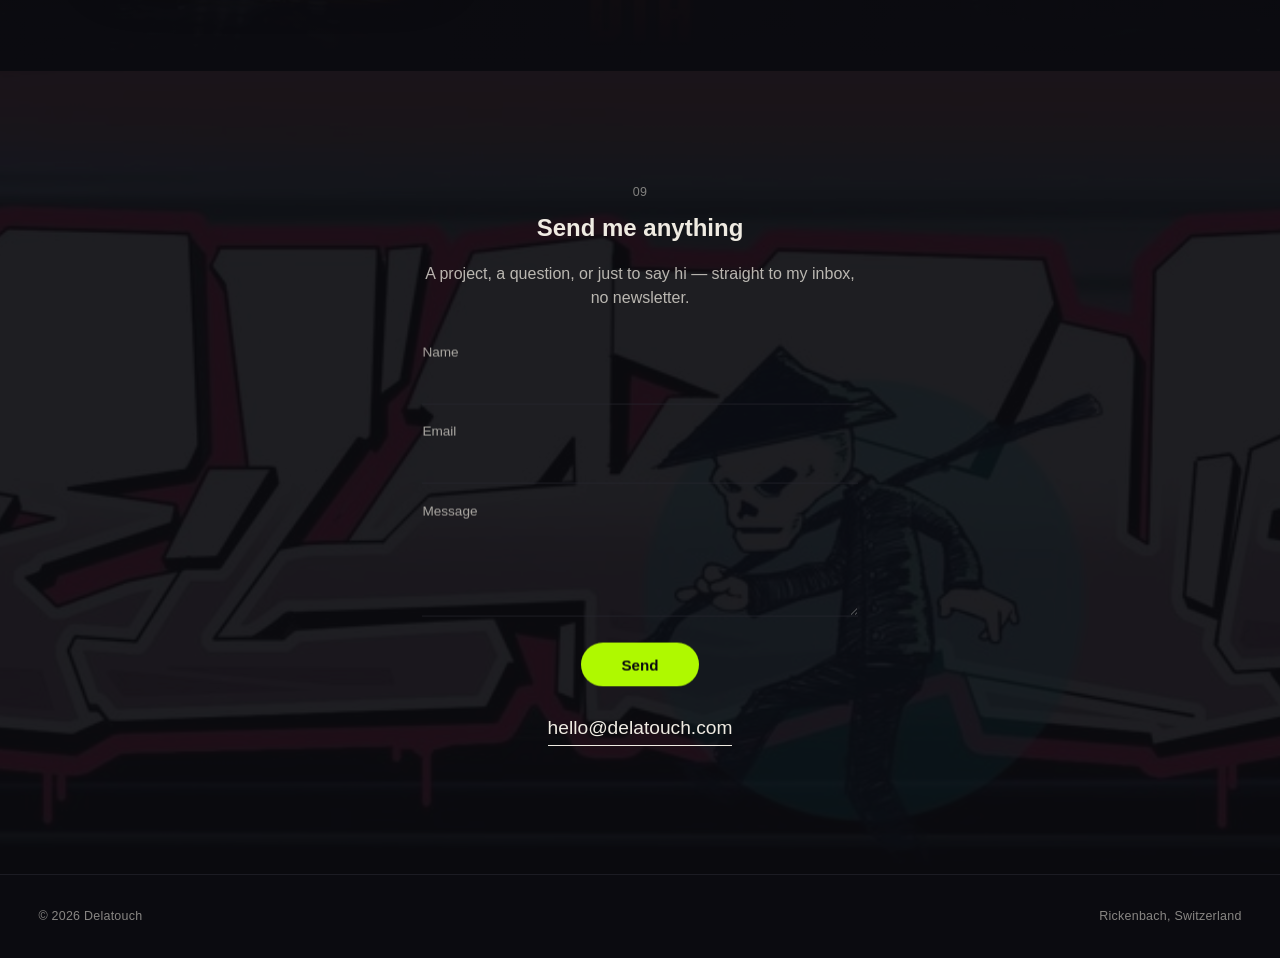
==== commit 43779bf3: "Add files via upload" ====
--- a/index.html
+++ b/index.html
@@ -60,8 +60,8 @@
   <section class="hero" id="hero">
     <div class="hero-grid">
       <h1 class="hero-title">
-        <span class="line" data-i18n-en="Illustration /" data-i18n-es="Illustration /">Illustration /</span>
-        <span class="line line-accent" data-i18n-en="Graphic Design" data-i18n-es="Graphic Design">Graphic Design</span>
+        <span class="line">DTH</span>
+        <span class="line line-accent">.CREATIVEGRAPHIX ////</span>
       </h1>
       <p class="hero-tags mono"
          data-i18n-en="Branding / Character Design / Apparel / Packaging / Typography"
@@ -69,9 +69,9 @@
         Branding / Character Design / Apparel / Packaging / Typography
       </p>
       <p class="hero-bio"
-         data-i18n-en="More than 30 years in creative design and art direction — from advertising agencies to multidisciplinary art &amp; design expression."
-         data-i18n-es="Más de 30 años en diseño creativo y dirección de arte — de agencias de publicidad a expresión multidisciplinar de arte y diseño.">
-        More than 30 years in creative design and art direction — from advertising agencies to multidisciplinary art &amp; design expression.
+         data-i18n-en="More than 30 years in creative design and art direction / from advertising agencies to multidisciplinary art &amp; design expression."
+         data-i18n-es="Más de 30 años en diseño creativo y dirección de arte / de agencias de publicidad a expresión multidisciplinar de arte y diseño.">
+        More than 30 years in creative design and art direction / from advertising agencies to multidisciplinary art &amp; design expression.
       </p>
     </div>
     <div class="hero-lens" id="hero-lens" aria-hidden="true">
@@ -88,7 +88,6 @@
     <p class="brands-label mono" data-i18n-en="Worked with" data-i18n-es="He trabajado con">Worked with</p>
     <ul class="brands-list">
       <li>Vans</li>
-      <li>DTH</li>
       <li>Eroski</li>
       <li>Vodafone</li>
       <li>Euskaltel</li>
@@ -256,12 +255,35 @@
     </div>
     <div class="about-body" data-reveal>
       <p
-        data-i18n-en="Álvaro Quintana González — Delatouch. Laus Award winner at 21. 30 years across advertising agencies, his own studio, lead creative for a major antivirus brand, a stretch in Beijing, a clothing line, and VJ sets for electronic music. Now building DTH."
-        data-i18n-es="Álvaro Quintana González — Delatouch. Premio Laus con 21 años. 30 años entre agencias de publicidad, su propio estudio, director creativo de una gran marca de antivirus, una etapa en Pekín, una marca de ropa, y sesiones de VJ para música electrónica. Ahora construyendo DTH.">
-        Álvaro Quintana González — Delatouch. Laus Award winner at 21. 30 years
-        across advertising agencies, his own studio, lead creative for a major
-        antivirus brand, a stretch in Beijing, a clothing line, and VJ sets for
-        electronic music. Now building DTH.
+        data-i18n-en="Álvaro Quintana González, aka Delatouch, is a multidisciplinary artist and creative director. With more than 30 years of experience, he has worked for numerous international brands and industries across every sector requiring creative and design solutions."
+        data-i18n-es="Álvaro Quintana González, alias Delatouch, es un artista multidisciplinar y director creativo. Con más de 30 años de experiencia, ha trabajado para numerosas marcas internacionales e industrias de todo tipo de sector que requiriese soluciones creativas y de diseño.">
+        Álvaro Quintana González, aka Delatouch, is a multidisciplinary artist
+        and creative director. With more than 30 years of experience, he has
+        worked for numerous international brands and industries across every
+        sector requiring creative and design solutions.
+      </p>
+      <p
+        data-i18n-en="Coming from advertising, brand creation, illustration and urban art, and heavily influenced by visual avant-garde, sci-fi, comics, fashion and music, he has worked in Spain (his home country), China, Germany, and is now based in Switzerland."
+        data-i18n-es="Viniendo del mundo de la publicidad, la creación de marcas, la ilustración y el arte urbano, y muy influenciado por la vanguardia visual, el sci-fi, los cómics, la moda y la música, ha desempeñado su trabajo en países como España (su país natal), China, Alemania, y ahora con base en Suiza.">
+        Coming from advertising, brand creation, illustration and urban art,
+        and heavily influenced by visual avant-garde, sci-fi, comics, fashion
+        and music, he has worked in Spain (his home country), China, Germany,
+        and is now based in Switzerland.
+      </p>
+      <p
+        data-i18n-en="His work has spanned cartoon drawing, advertising graphics, sign painting, full brand creation and concept, rebranding, packaging design and production, fashion, footwear and accessories design and production, expert photo retouching, web design, app design, typeface creation, character design, VJing, muralism, and even window display design."
+        data-i18n-es="Sus trabajos han abarcado desde dibujos animados, gráfica publicitaria, rotulación, creación y concepto de brandings completos, rebranding, diseño y producción de packaging, diseño y producción de moda, calzado y accesorios, retoque fotográfico experto, diseño web, diseño de apps, creación de tipografías, creación de personajes, videojockey, muralismo, e incluso escaparatismo.">
+        His work has spanned cartoon drawing, advertising graphics, sign
+        painting, full brand creation and concept, rebranding, packaging
+        design and production, fashion, footwear and accessories design and
+        production, expert photo retouching, web design, app design, typeface
+        creation, character design, VJing, muralism, and even window display
+        design.
+      </p>
+      <p
+        data-i18n-en="Now building DTH_Graphix."
+        data-i18n-es="Ahora construyendo DTH_Graphix.">
+        Now building DTH_Graphix.
       </p>
       <p class="about-contact mono">
         <span data-i18n-en="Say hello:" data-i18n-es="Escríbeme:">Say hello:</span>
--- a/styles.css
+++ b/styles.css
@@ -107,7 +107,7 @@
   letter-spacing:-0.02em;
 }
 .hero-title .line{display:block;}
-.hero-title .line-accent{color:var(--violet);}
+.hero-title .line-accent{color:var(--lime);}
 .hero-tags{
   margin-top:1.25rem;
   opacity:0.7;
@@ -246,7 +246,7 @@
 /* ---------- about ---------- */
 .about{padding:6rem 0 7rem; border-top:1px solid var(--line);}
 .about-body{padding:0 var(--gap); max-width:44rem;}
-.about-body p{font-size:1.05rem; line-height:1.6; color:rgba(239,235,226,0.8);}
+.about-body p{font-size:1.05rem; line-height:1.6; color:rgba(239,235,226,0.8); margin-bottom:1.25rem;}
 .about-contact{margin-top:1.5rem; opacity:0.8;}
 .about-contact a{border-bottom:1px solid currentColor;}
 
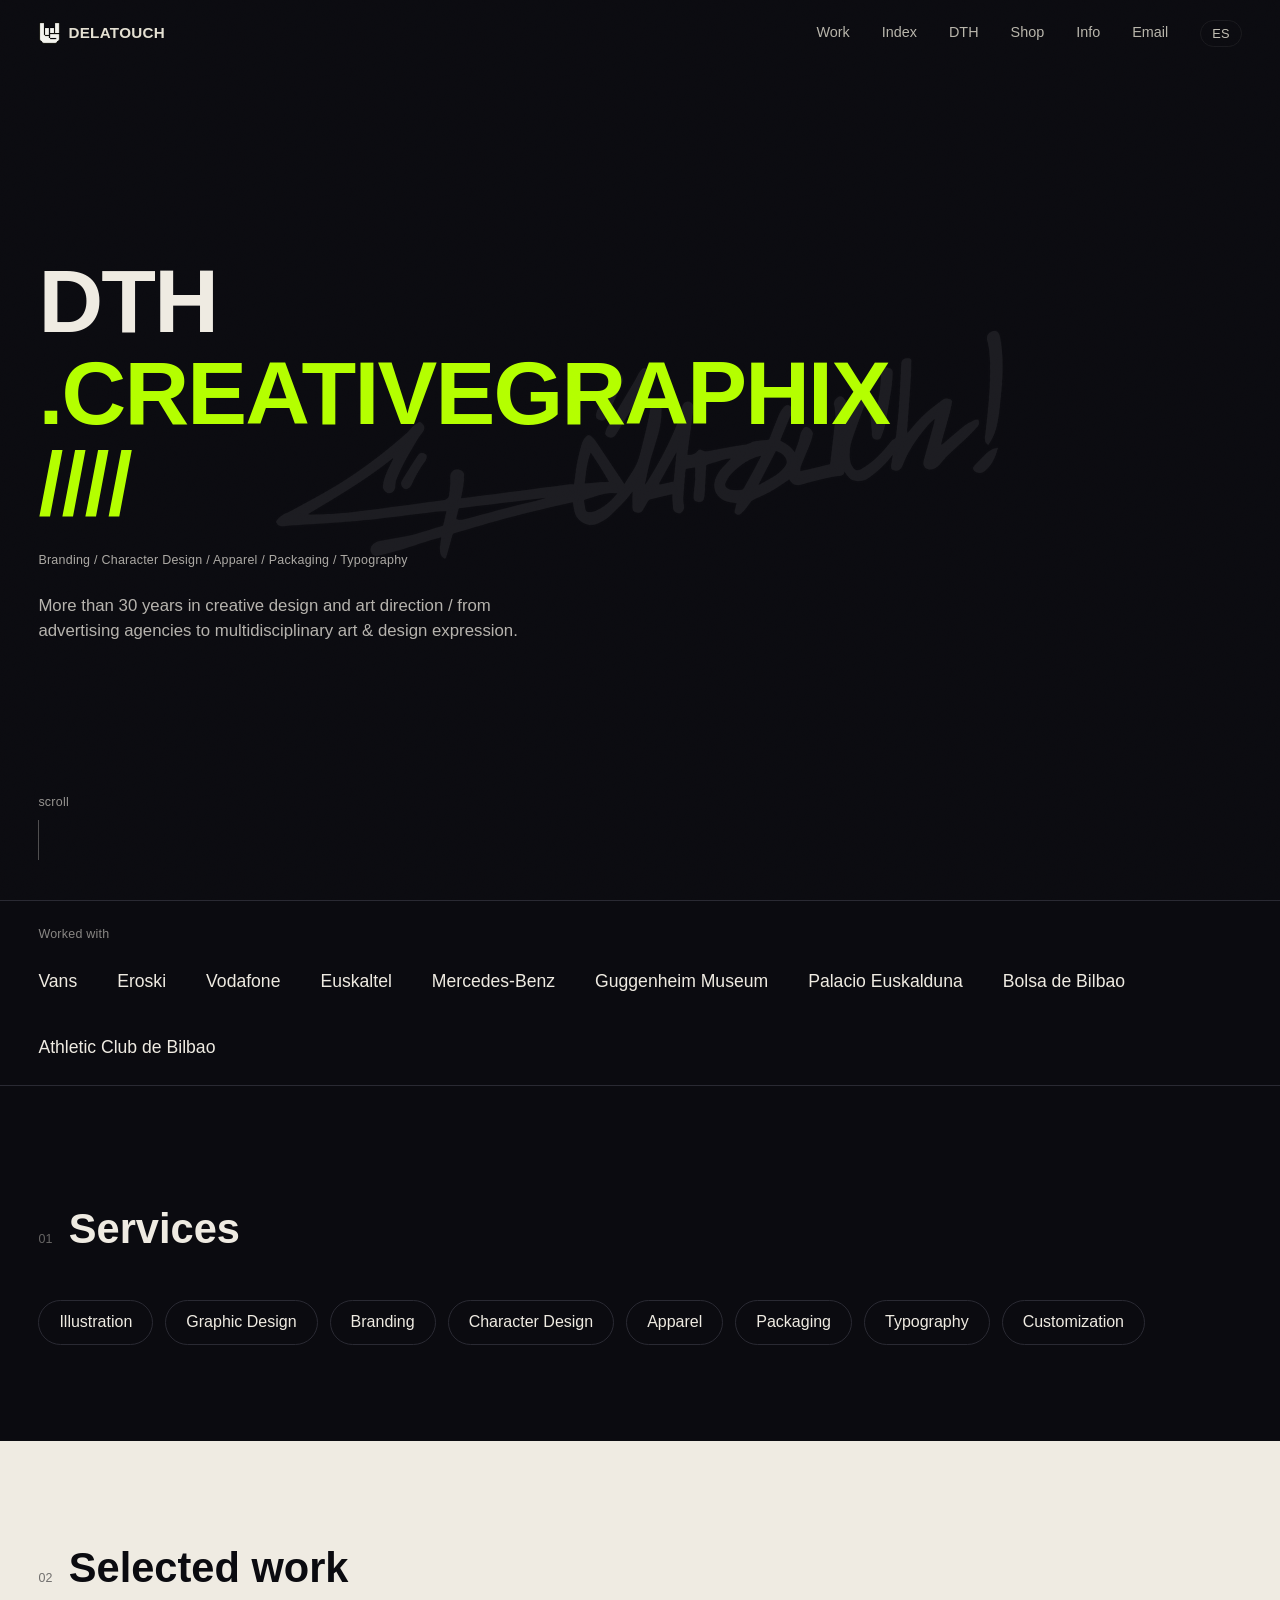
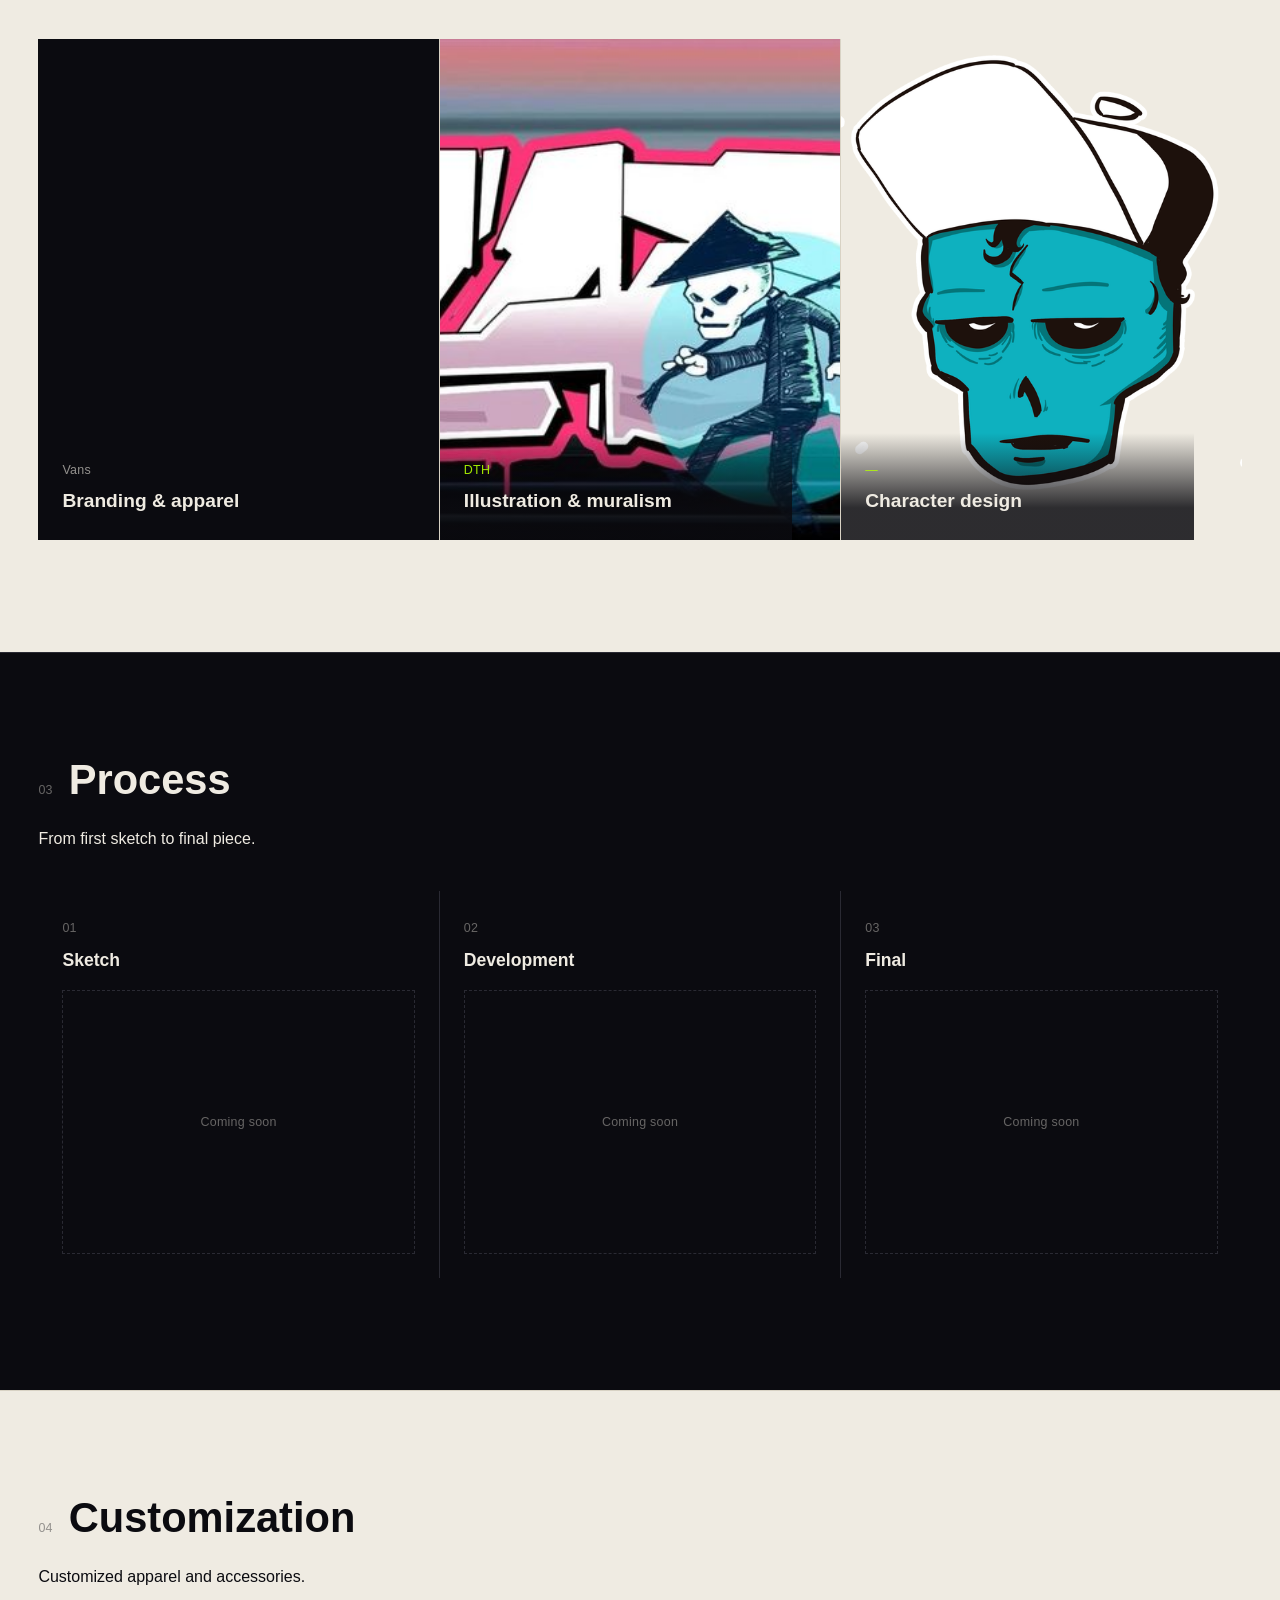
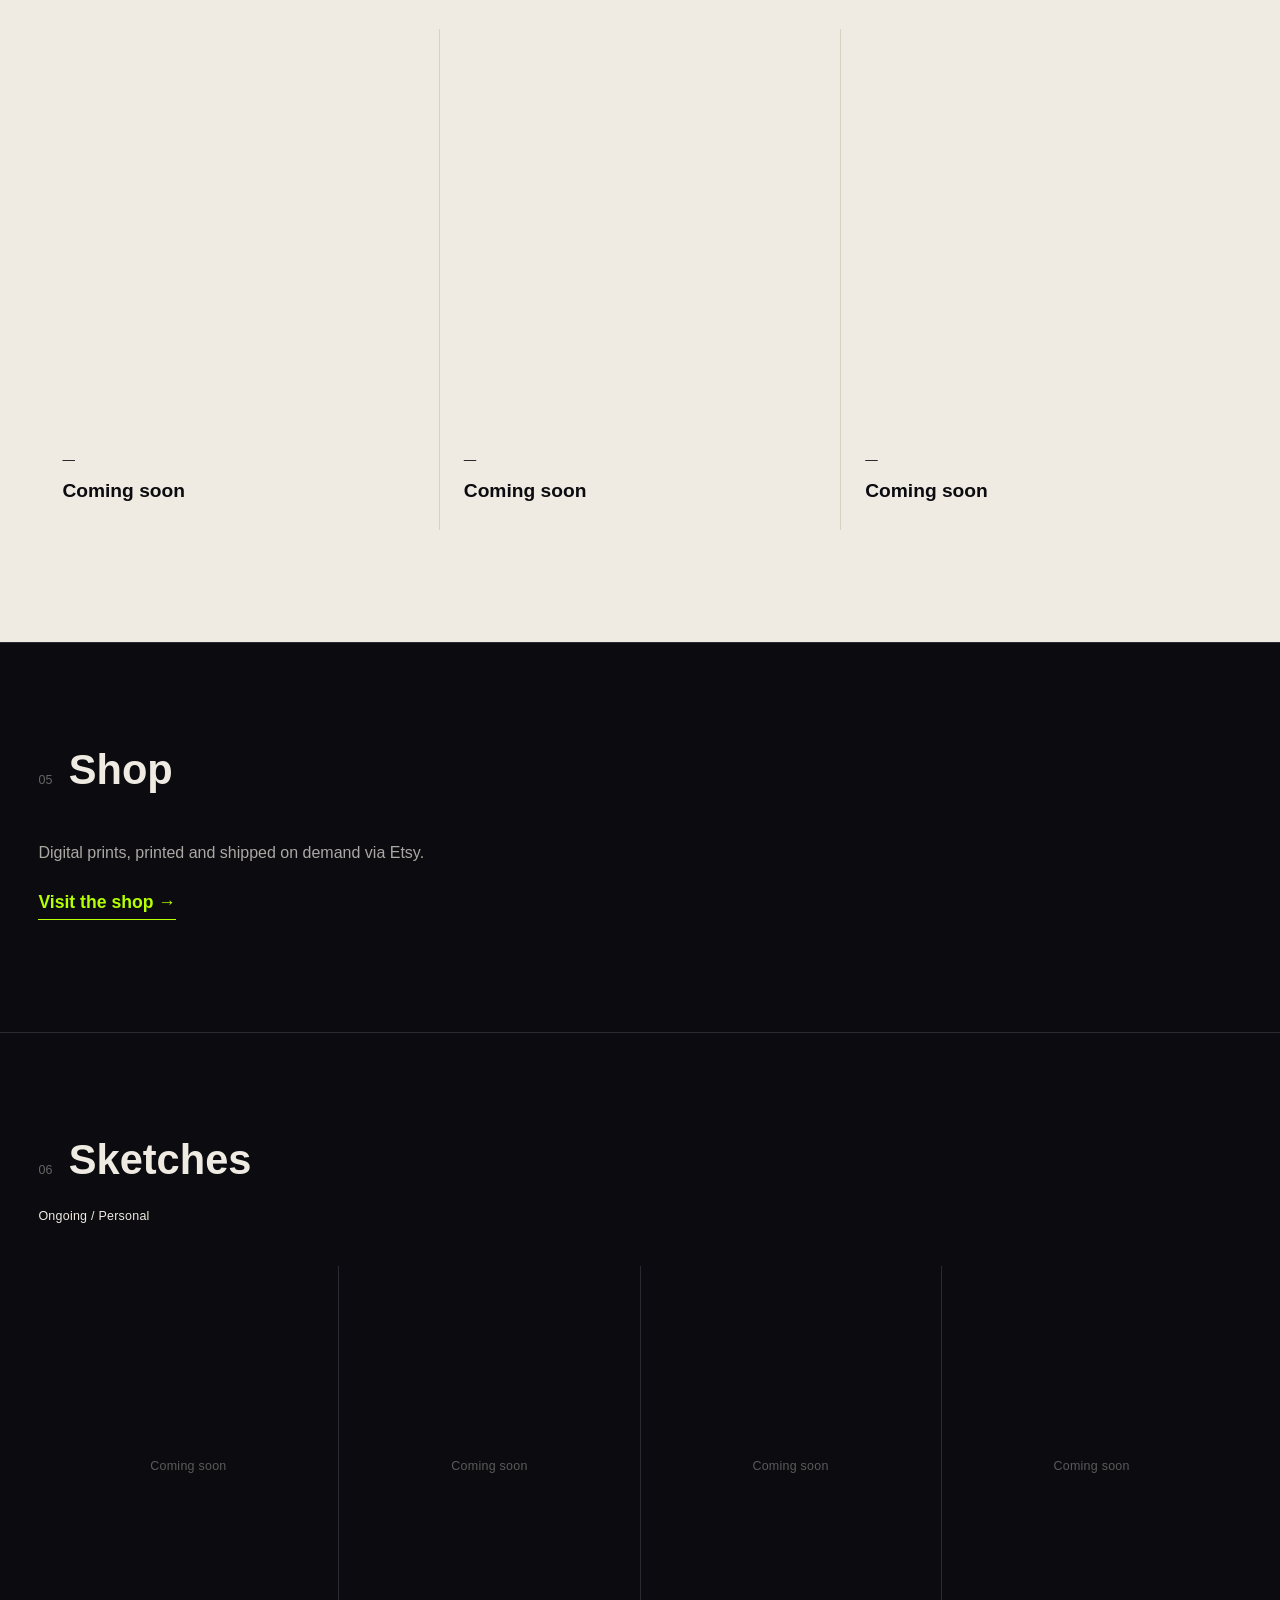
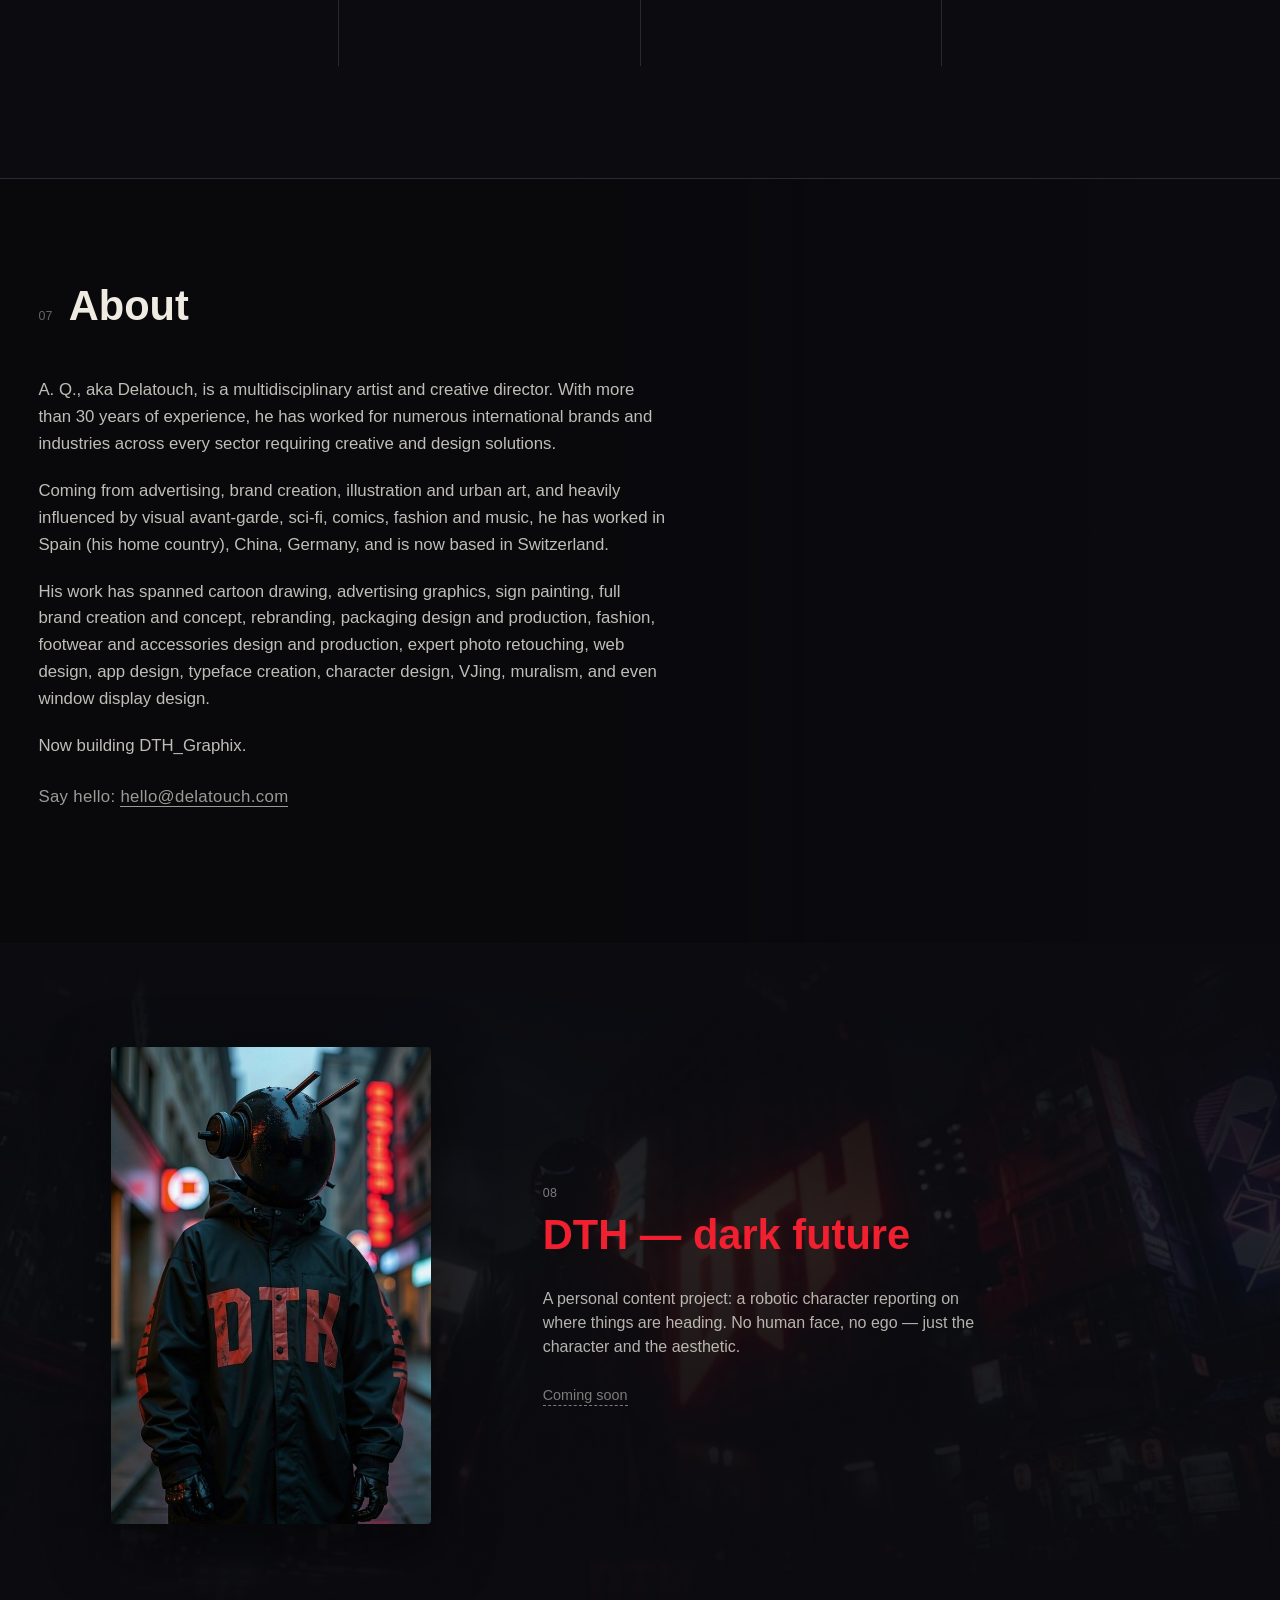
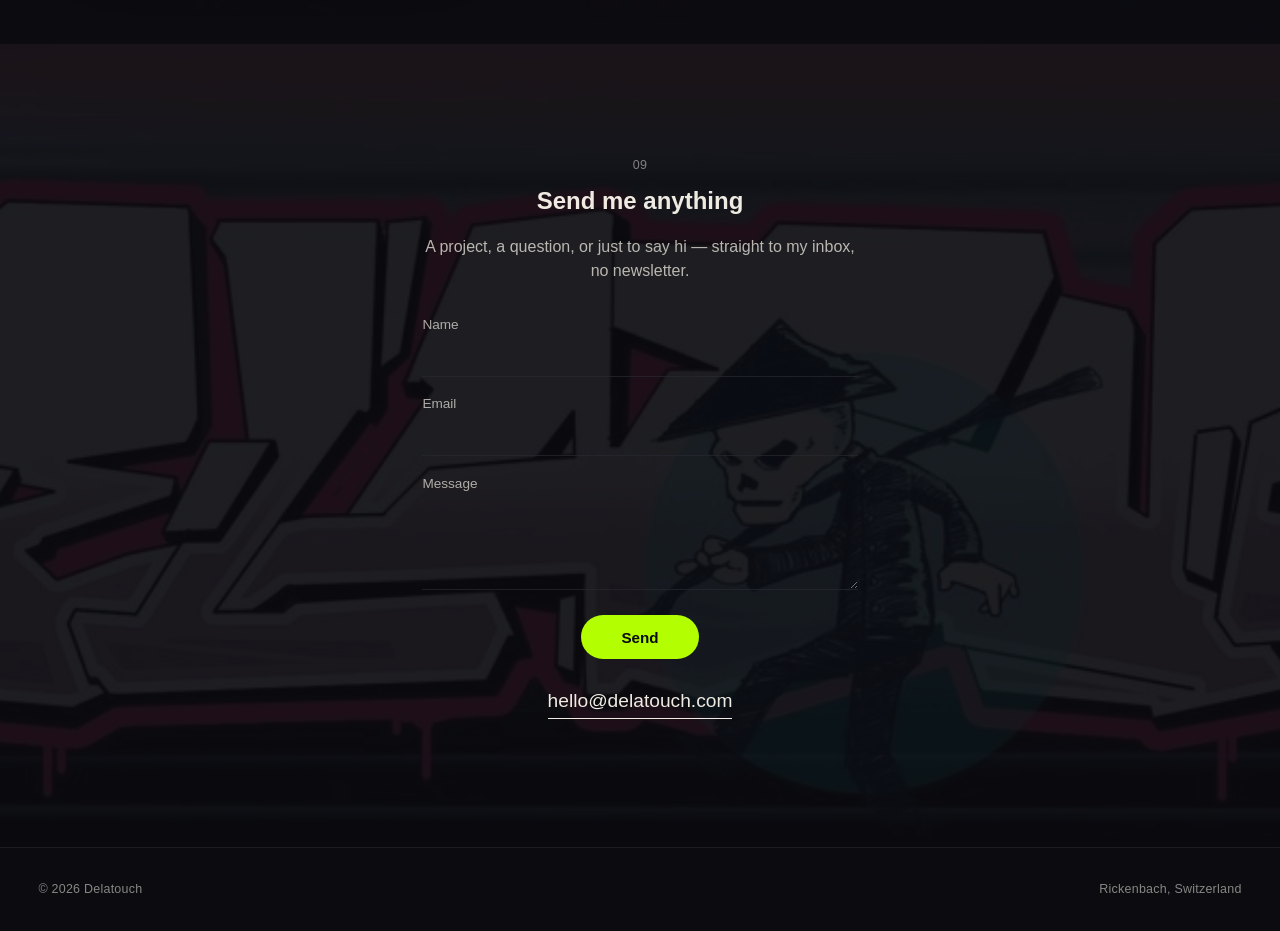
==== commit 1872eb60: "Add files via upload" ====
--- a/index.html
+++ b/index.html
@@ -249,15 +249,16 @@
 
   <!-- ABOUT -->
   <section class="about" id="about">
+    <div class="about-bg" aria-hidden="true"></div>
     <div class="section-head" data-reveal>
       <span class="mono index">07</span>
       <h2 data-i18n-en="About" data-i18n-es="Sobre mí">About</h2>
     </div>
     <div class="about-body" data-reveal>
       <p
-        data-i18n-en="Álvaro Quintana González, aka Delatouch, is a multidisciplinary artist and creative director. With more than 30 years of experience, he has worked for numerous international brands and industries across every sector requiring creative and design solutions."
-        data-i18n-es="Álvaro Quintana González, alias Delatouch, es un artista multidisciplinar y director creativo. Con más de 30 años de experiencia, ha trabajado para numerosas marcas internacionales e industrias de todo tipo de sector que requiriese soluciones creativas y de diseño.">
-        Álvaro Quintana González, aka Delatouch, is a multidisciplinary artist
+        data-i18n-en="A. Q., aka Delatouch, is a multidisciplinary artist and creative director. With more than 30 years of experience, he has worked for numerous international brands and industries across every sector requiring creative and design solutions."
+        data-i18n-es="A. Q., alias Delatouch, es un artista multidisciplinar y director creativo. Con más de 30 años de experiencia, ha trabajado para numerosas marcas internacionales e industrias de todo tipo de sector que requiriese soluciones creativas y de diseño.">
+        A. Q., aka Delatouch, is a multidisciplinary artist
         and creative director. With more than 30 years of experience, he has
         worked for numerous international brands and industries across every
         sector requiring creative and design solutions.
--- a/styles.css
+++ b/styles.css
@@ -244,7 +244,18 @@
 }
 
 /* ---------- about ---------- */
-.about{padding:6rem 0 7rem; border-top:1px solid var(--line);}
+.about{position:relative; padding:6rem 0 7rem; border-top:1px solid var(--line); overflow:hidden;}
+.about-bg{
+  position:absolute; inset:0;
+  background:url('img/about-bg.jpg') right center / 340px auto no-repeat;
+  filter:grayscale(1) contrast(1.05);
+  opacity:0.35;
+}
+.about-bg::after{
+  content:''; position:absolute; inset:0;
+  background:linear-gradient(90deg, var(--ink) 0%, var(--ink) 40%, rgba(11,11,16,0.4) 70%, rgba(11,11,16,0.15) 100%);
+}
+.about .section-head, .about-body{position:relative; z-index:1;}
 .about-body{padding:0 var(--gap); max-width:44rem;}
 .about-body p{font-size:1.05rem; line-height:1.6; color:rgba(239,235,226,0.8); margin-bottom:1.25rem;}
 .about-contact{margin-top:1.5rem; opacity:0.8;}
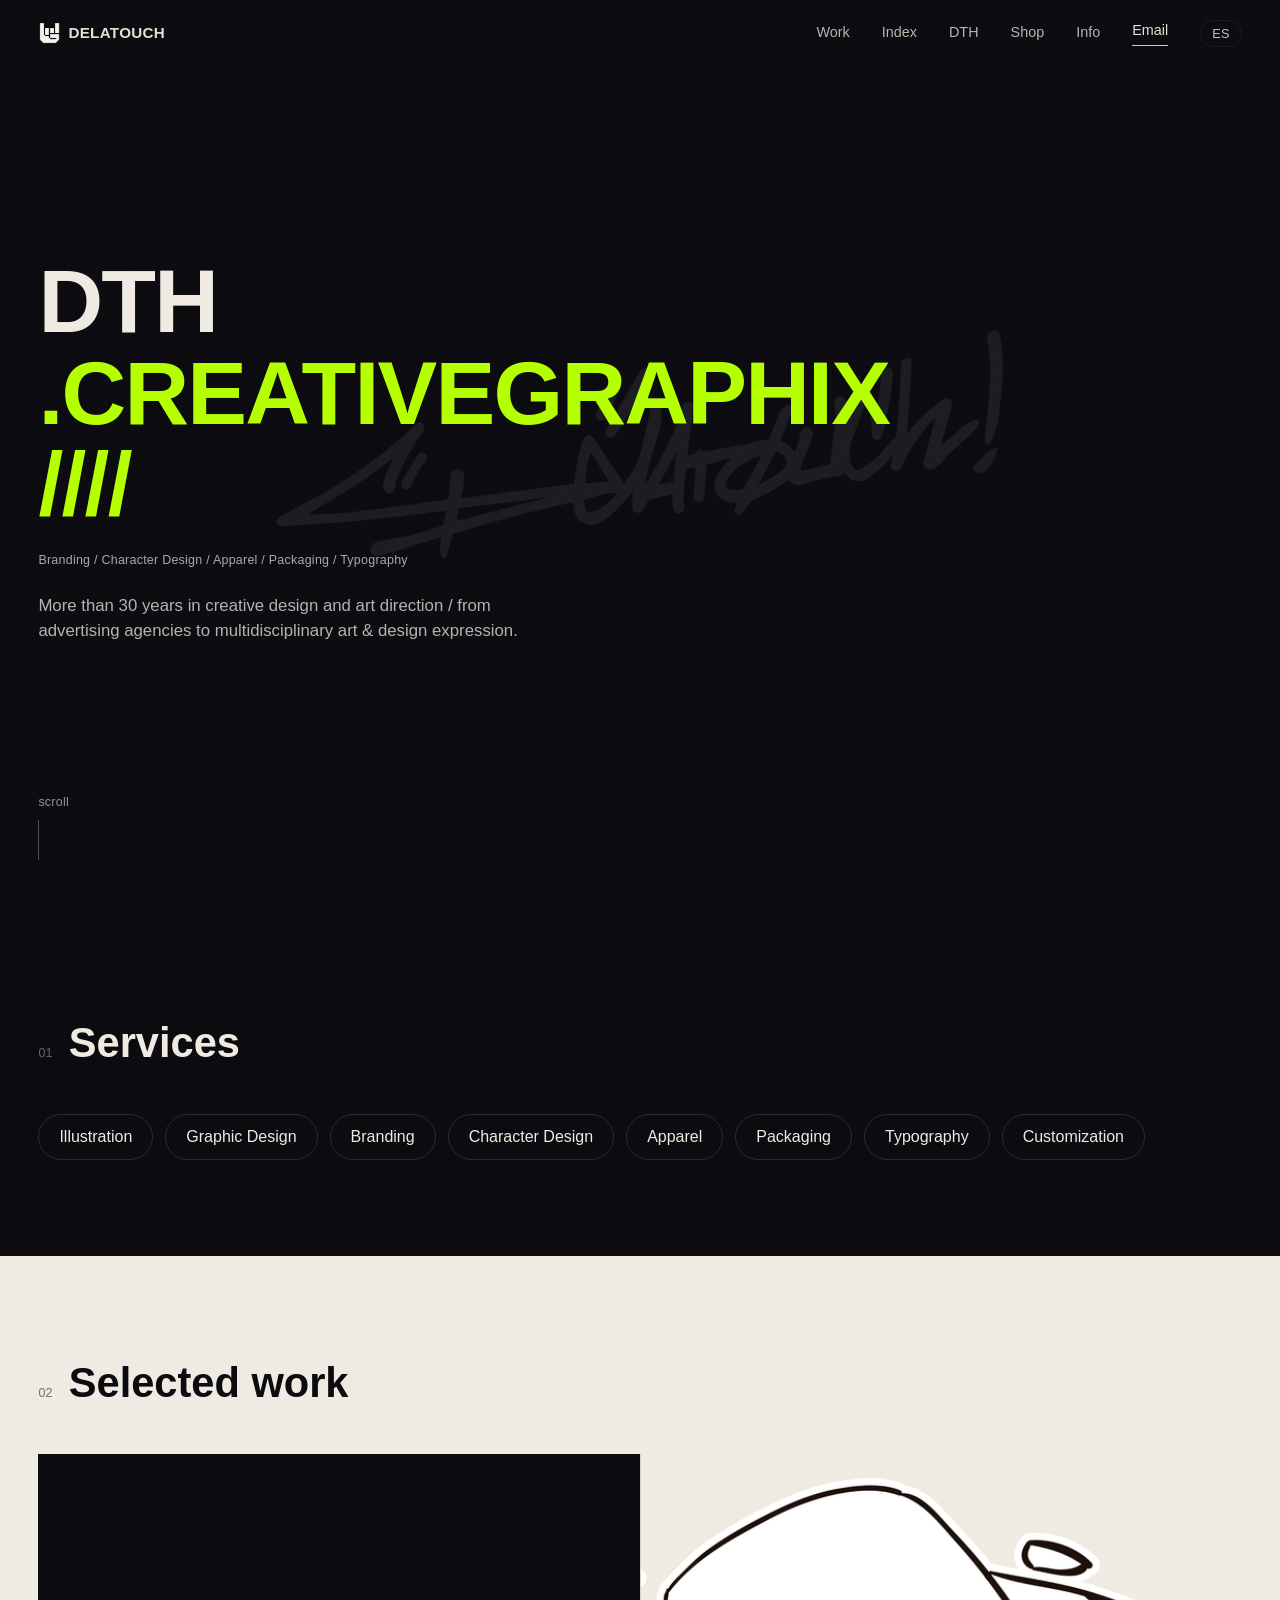
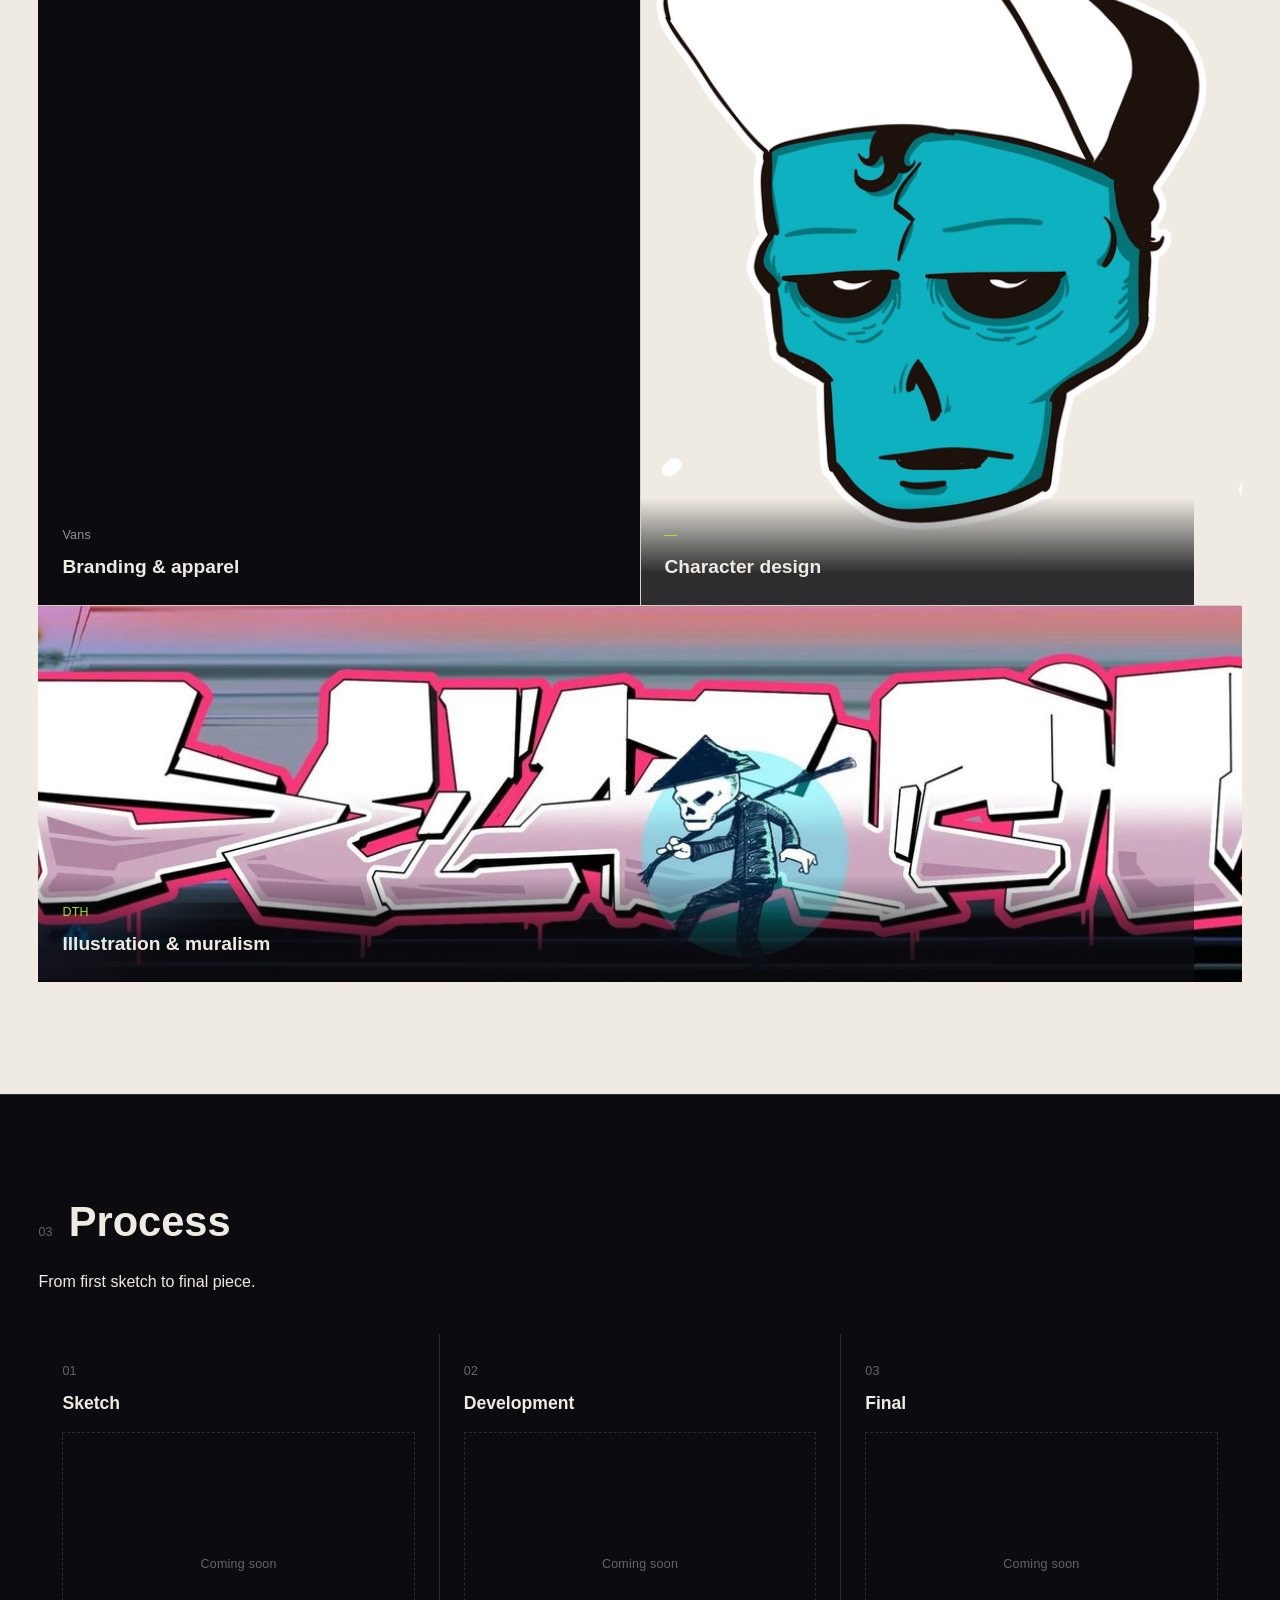
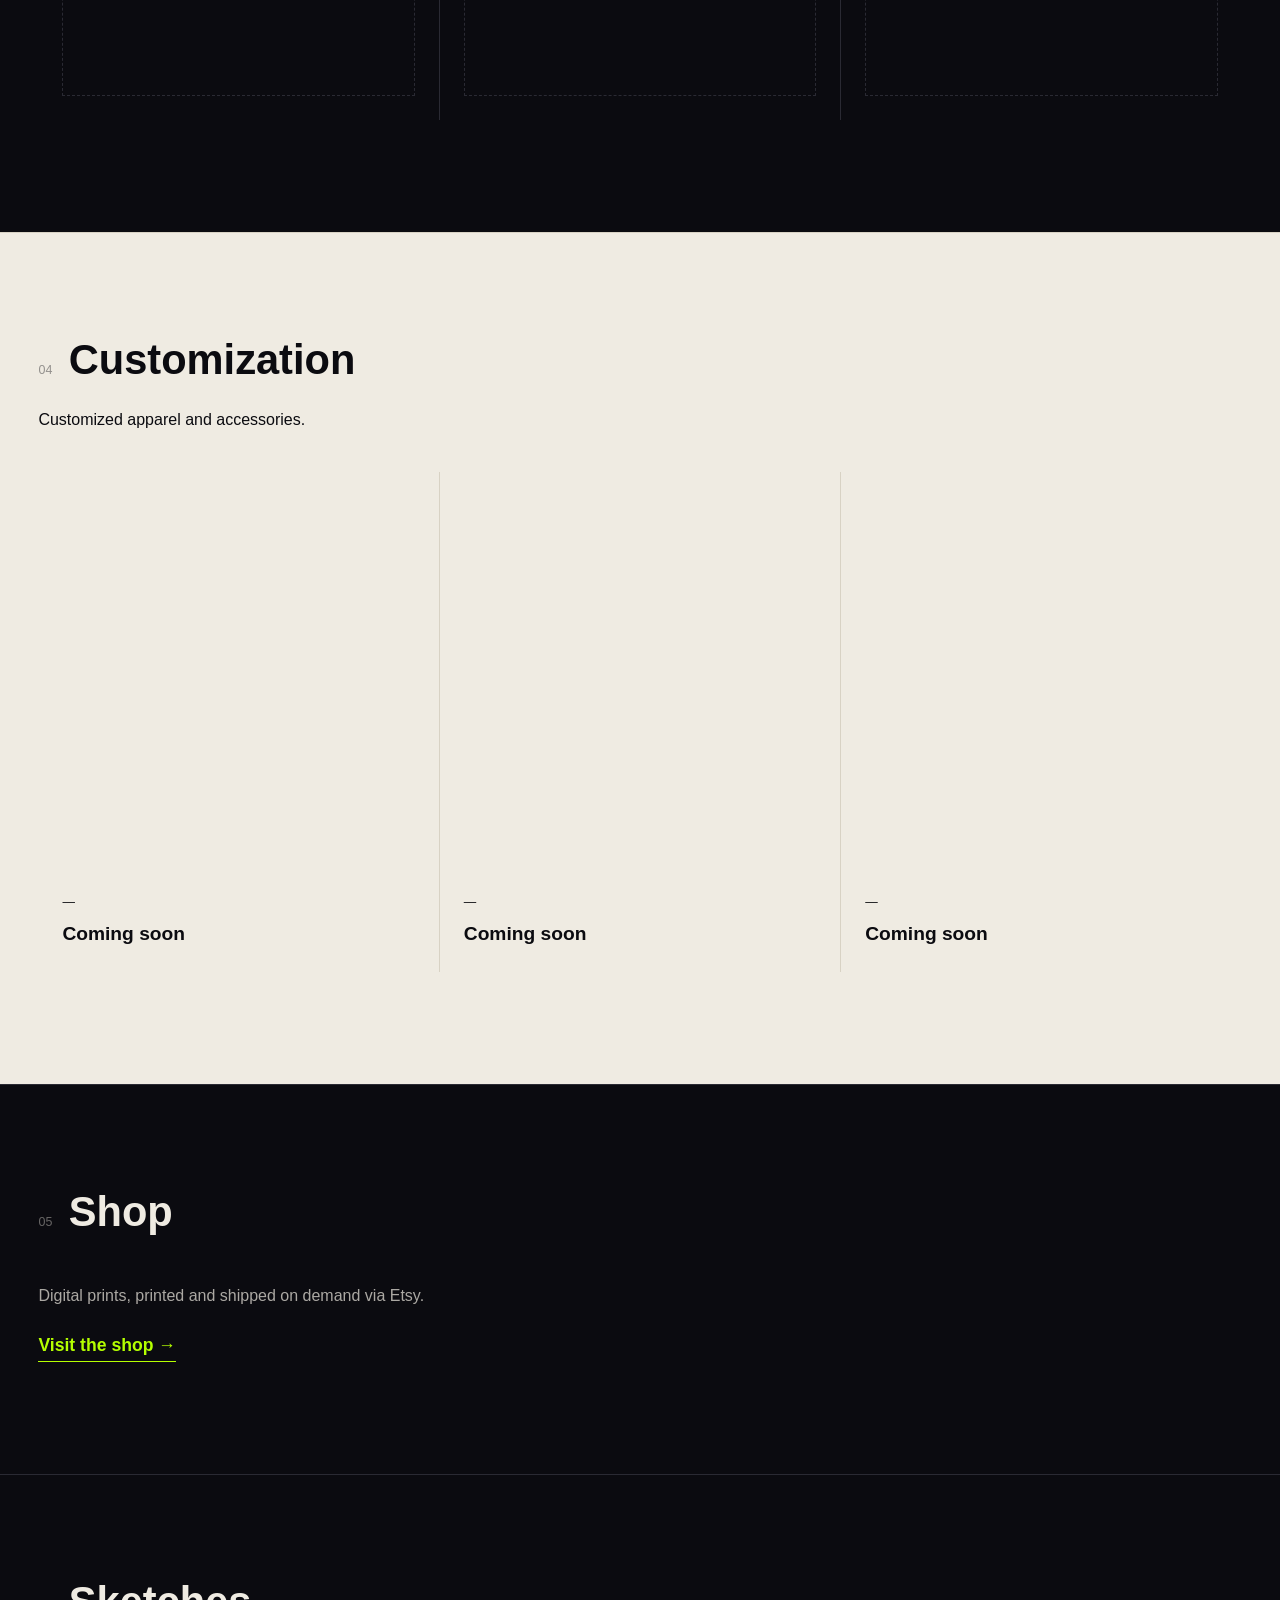
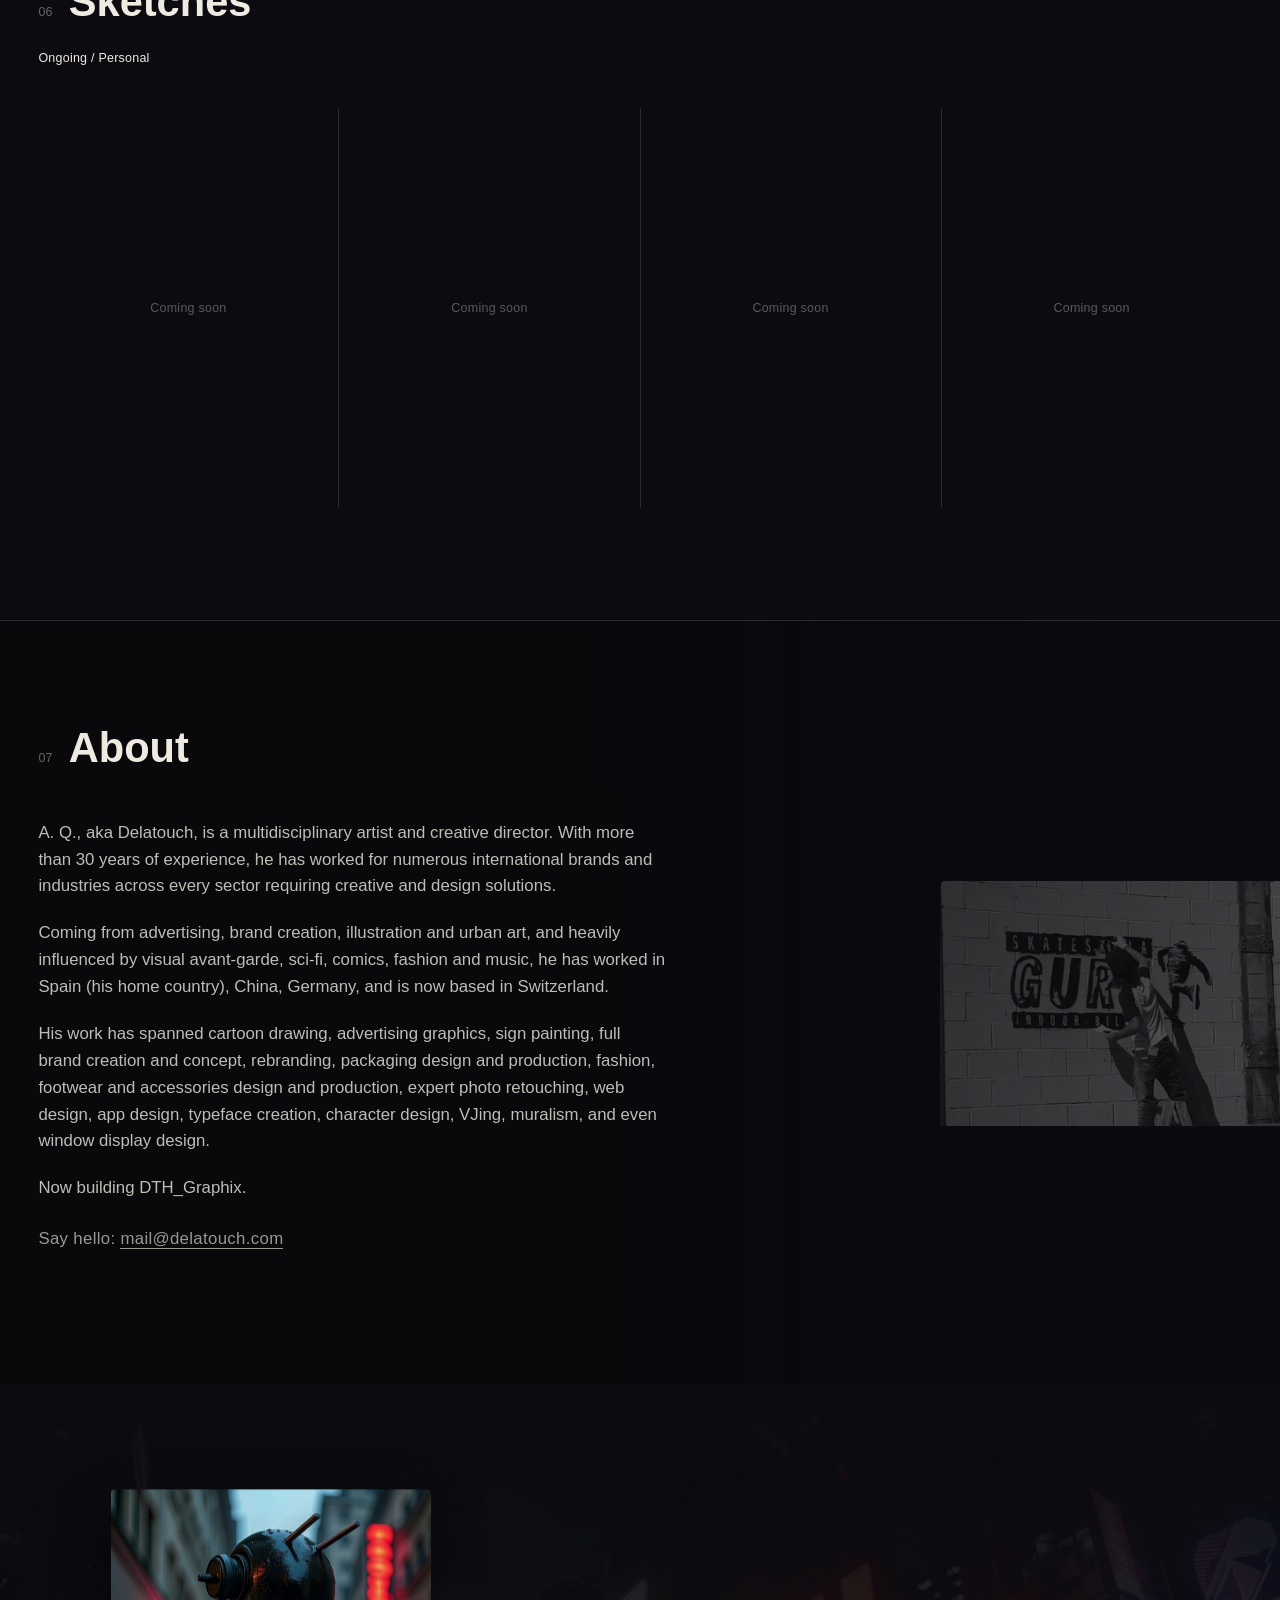
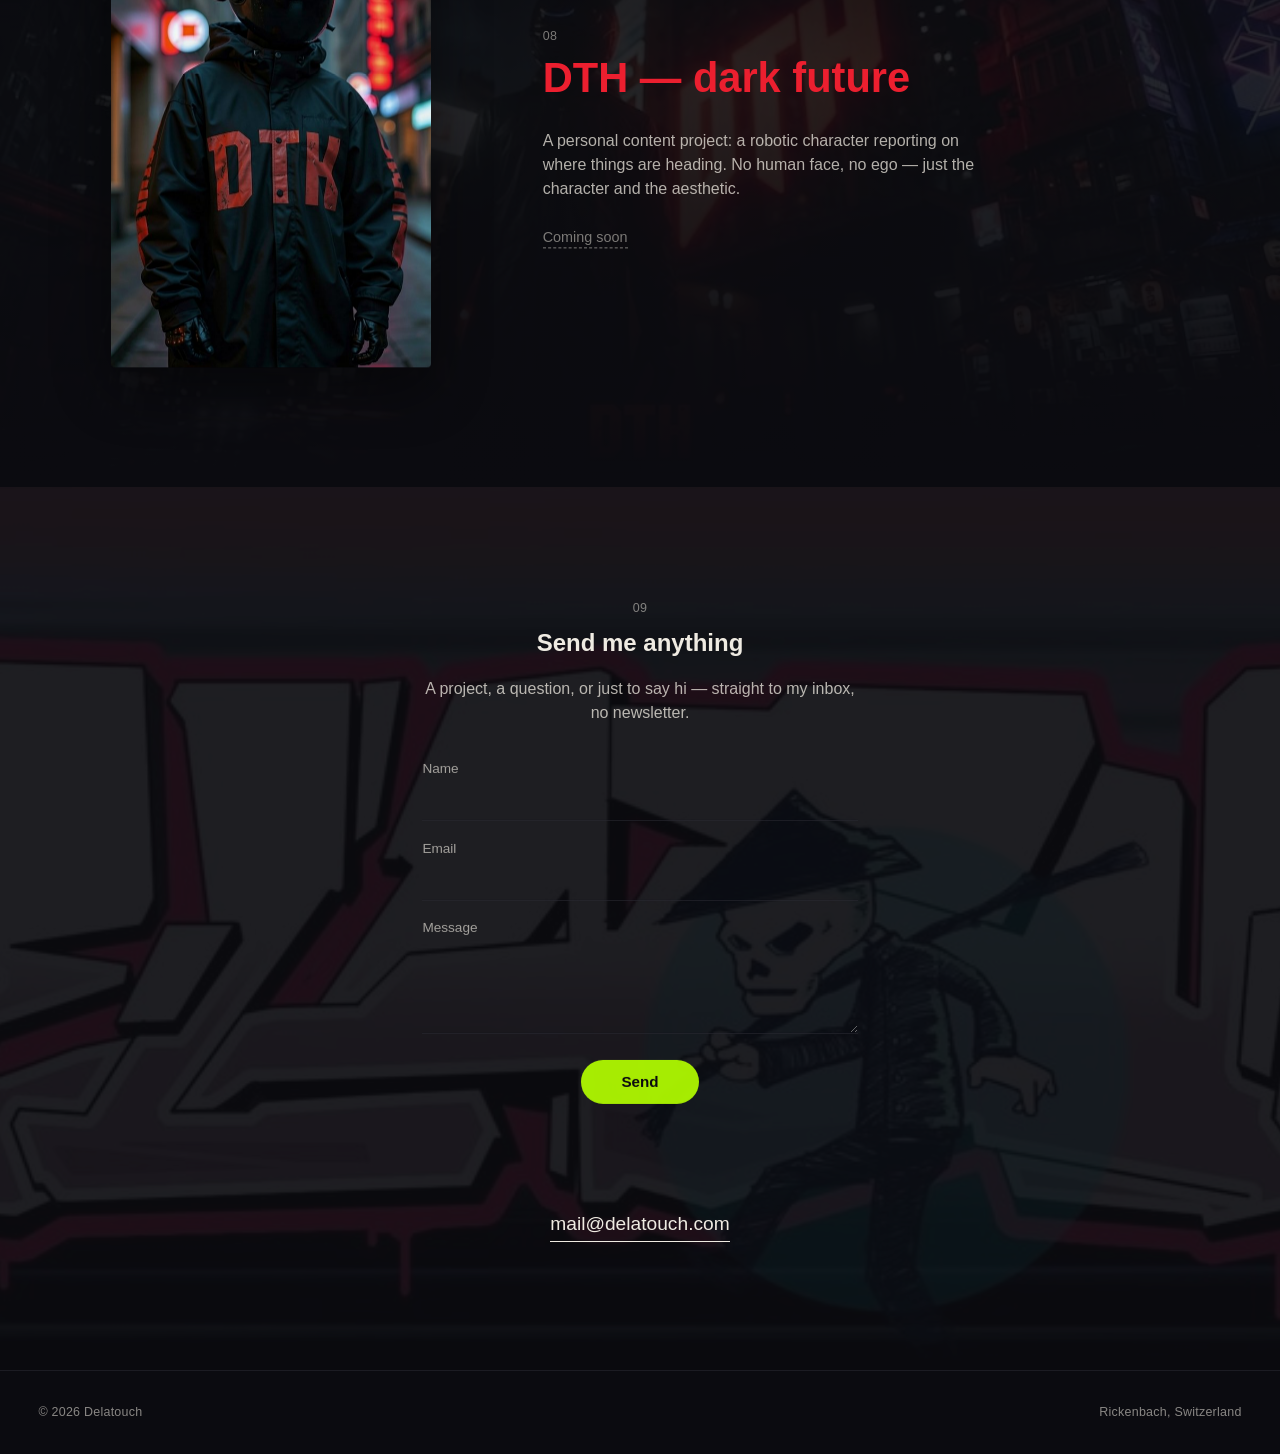
==== commit 08a8c439: "Add files via upload" ====
--- a/index.html
+++ b/index.html
@@ -5,18 +5,37 @@
 <meta name="viewport" content="width=device-width, initial-scale=1.0">
 <title data-i18n-en="Delatouch — Illustration &amp; Graphic Design" data-i18n-es="Delatouch — Ilustración &amp; Diseño gráfico">Delatouch — Illustration &amp; Graphic Design</title>
 <meta name="description" id="meta-desc" content="Delatouch. Illustration, graphic design, branding, character design. Álvaro Quintana González.">
+<link rel="canonical" href="https://delatouch.com/">
 <link rel="icon" href="img/favicon.png" type="image/png">
+<meta name="color-scheme" content="dark">
+<meta name="theme-color" content="#0B0B10">
+
+<!-- social preview (WhatsApp, LinkedIn, X, Instagram DM, Slack) -->
+<meta property="og:type" content="website">
+<meta property="og:url" content="https://delatouch.com/">
+<meta property="og:site_name" content="Delatouch">
+<meta property="og:title" content="Delatouch — Illustration &amp; Graphic Design">
+<meta property="og:description" content="Branding / Character Design / Apparel / Packaging / Typography. More than 30 years in creative design and art direction.">
+<meta property="og:image" content="https://delatouch.com/img/dth-banner.jpg">
+<meta property="og:image:width" content="1024">
+<meta property="og:image:height" content="576">
+<meta name="twitter:card" content="summary_large_image">
+<meta name="twitter:title" content="Delatouch — Illustration &amp; Graphic Design">
+<meta name="twitter:description" content="Branding / Character Design / Apparel / Packaging / Typography.">
+<meta name="twitter:image" content="https://delatouch.com/img/dth-banner.jpg">
 
 <link rel="stylesheet" href="js/lenis.css">
 <link rel="stylesheet" href="styles.css">
 </head>
 <body>
 
+<a class="skip-link" href="#trabajo" data-i18n-en="Skip to content" data-i18n-es="Ir al contenido">Skip to content</a>
+
 <div class="grain"></div>
 
-<header class="topbar" data-reveal>
+<header class="topbar">
   <a href="#top" class="mark">
-    <img src="img/dth-logo.png" alt="DTH" class="mark-lens">
+    <img src="img/dth-logo.png" alt="DTH" class="mark-lens" width="455" height="477" decoding="async">
     <span class="mark-text">DELATOUCH</span>
   </a>
   <nav class="topnav">
@@ -75,7 +94,7 @@
       </p>
     </div>
     <div class="hero-lens" id="hero-lens" aria-hidden="true">
-      <img src="img/firma.png" alt="" class="hero-signature">
+      <img src="img/firma.png" alt="" class="hero-signature" width="1200" height="308" decoding="async">
     </div>
     <div class="scroll-cue" aria-hidden="true">
       <span class="mono">scroll</span>
@@ -131,17 +150,18 @@
         </div>
       </article>
       <article class="work-box work-box--image" data-reveal>
-        <img src="img/work-dthgraf.jpg" alt="DTHGRAF" class="work-box-img">
+        <img src="img/work-calavera.png" alt="Character design" class="work-box-img" width="582" height="900" loading="lazy" decoding="async">
+        <div class="work-box-inner">
+          <span class="mono">—</span>
+          <h3 data-i18n-en="Character design" data-i18n-es="Diseño de personajes">Character design</h3>
+        </div>
+      </article>
+      <!-- pieza panorámica (1600x373): a ancho completo para no recortarla en una caja vertical -->
+      <article class="work-box work-box--image work-box--wide" data-reveal>
+        <img src="img/work-dthgraf.jpg" alt="DTHGRAF" class="work-box-img" width="1600" height="373" loading="lazy" decoding="async">
         <div class="work-box-inner">
           <span class="mono">DTH</span>
           <h3 data-i18n-en="Illustration &amp; muralism" data-i18n-es="Ilustración &amp; muralismo">Illustration &amp; muralism</h3>
-        </div>
-      </article>
-      <article class="work-box work-box--image" data-reveal>
-        <img src="img/work-calavera.png" alt="Character design" class="work-box-img">
-        <div class="work-box-inner">
-          <span class="mono">—</span>
-          <h3 data-i18n-en="Character design" data-i18n-es="Diseño de personajes">Character design</h3>
         </div>
       </article>
     </div>
@@ -288,7 +308,7 @@
       </p>
       <p class="about-contact mono">
         <span data-i18n-en="Say hello:" data-i18n-es="Escríbeme:">Say hello:</span>
-        <a href="mailto:hello@delatouch.com">hello@delatouch.com</a>
+        <a href="mailto:mail@delatouch.com">mail@delatouch.com</a>
       </p>
     </div>
   </section>
@@ -298,7 +318,7 @@
     <div class="dth-bg" aria-hidden="true"></div>
     <div class="dth-grid">
       <div class="dth-visual" data-reveal>
-        <img src="img/dth-portrait.jpg" alt="DTH" class="dth-portrait">
+        <img src="img/dth-portrait.jpg" alt="DTH" class="dth-portrait" width="603" height="900" loading="lazy" decoding="async">
       </div>
       <div class="dth-copy" data-reveal>
         <span class="mono index">08</span>
@@ -324,22 +344,26 @@
       <p data-i18n-en="A project, a question, or just to say hi — straight to my inbox, no newsletter." data-i18n-es="Un proyecto, una pregunta, o simplemente saludar — directo a mi correo, sin newsletter.">
         A project, a question, or just to say hi — straight to my inbox, no newsletter.
       </p>
-      <form class="contact-form" data-reveal action="https://formspree.io/f/YOUR_FORM_ID" method="POST">
+      <form class="contact-form" id="contact-form" data-reveal method="POST">
         <label>
           <span data-i18n-en="Name" data-i18n-es="Nombre">Name</span>
-          <input type="text" name="name" required>
+          <input type="text" name="name" autocomplete="name" required>
         </label>
         <label>
           <span>Email</span>
-          <input type="email" name="email" required>
+          <input type="email" name="email" autocomplete="email" required>
         </label>
         <label>
           <span data-i18n-en="Message" data-i18n-es="Mensaje">Message</span>
           <textarea name="message" rows="4" required></textarea>
         </label>
-        <button type="submit" data-i18n-en="Send" data-i18n-es="Enviar">Send</button>
+        <!-- trampa antispam: invisible para personas, los bots la rellenan -->
+        <input type="hidden" name="_subject" value="New message from delatouch.com">
+        <input type="text" name="_gotcha" class="gotcha" tabindex="-1" autocomplete="off" aria-hidden="true">
+        <button type="submit" id="contact-submit" data-i18n-en="Send" data-i18n-es="Enviar">Send</button>
+        <p class="form-status mono" id="form-status" role="status" aria-live="polite"></p>
       </form>
-      <a class="contact-email" href="mailto:hello@delatouch.com">hello@delatouch.com</a>
+      <a class="contact-email" href="mailto:mail@delatouch.com">mail@delatouch.com</a>
     </div>
   </section>
 
--- a/styles.css
+++ b/styles.css
@@ -22,6 +22,7 @@
 }
 
 *{box-sizing:border-box; margin:0; padding:0;}
+img,svg{display:block; max-width:100%;}
 html{background:var(--ink);}
 html.lenis{height:auto;}
 .lenis.lenis-smooth{scroll-behavior:auto;}
@@ -52,6 +53,13 @@
   display:flex; justify-content:space-between; align-items:center;
   padding:1.25rem var(--gap);
   mix-blend-mode:difference;
+  transition:background-color 0.25s ease;
+}
+/* el blend del header arrastraba también al desplegable: al abrirlo se desactiva */
+.topbar.is-solid{
+  mix-blend-mode:normal;
+  background:rgba(11,11,16,0.96);
+  backdrop-filter:blur(8px);
 }
 .mark{display:flex; align-items:center; gap:0.5rem;}
 .mark-lens{width:22px; height:22px; object-fit:contain;}
@@ -59,6 +67,11 @@
 .topnav{display:flex; align-items:center; gap:clamp(1rem,3vw,2rem); font-size:0.9rem;}
 .topnav a{opacity:0.8; transition:opacity 0.2s ease;}
 .topnav a:hover{opacity:1;}
+.topnav a.is-active{opacity:1;}
+.topnav a.is-active::after{
+  content:''; display:block; height:1px; margin-top:3px;
+  background:currentColor; opacity:0.9;
+}
 .nav-dropdown{position:relative;}
 .nav-dropdown-btn{
   font-family:inherit; font-size:inherit; color:inherit;
@@ -142,6 +155,7 @@
 .scroll-line{width:1px; height:2.5rem; background:var(--paper); opacity:0.5;}
 
 /* ---------- brands strip ---------- */
+.brands[hidden]{display:none;}   /* el atributo hidden debe ganar al display:flex de abajo */
 .brands{
   border-top:1px solid var(--line);
   border-bottom:1px solid var(--line);
@@ -180,7 +194,7 @@
 .work{padding:6rem 0 7rem; background:var(--paper); color:var(--ink);}
 .work .mono{opacity:0.55;}
 .work-grid{
-  display:grid; grid-template-columns:repeat(3, 1fr); gap:1px;
+  display:grid; grid-template-columns:repeat(2, 1fr); gap:1px;
   background:var(--line-on-paper);
   margin:0 var(--gap);
 }
@@ -191,6 +205,7 @@
   padding:1.5rem;
   position:relative;
 }
+.work-box--wide{grid-column:1 / -1; aspect-ratio:16/5;}
 .work-box--filled{background:var(--ink); color:var(--paper);}
 .work-box--filled .mono{opacity:0.6; color:var(--paper);}
 .work-box-inner h3{font-family:var(--font-display); font-size:1.2rem; margin-top:0.4rem;}
@@ -228,6 +243,7 @@
 /* ---------- customization ---------- */
 .customization{padding:6rem 0 7rem; background:var(--paper); color:var(--ink); border-top:1px solid var(--line-on-paper);}
 .customization .process-sub{opacity:0.6;}
+.customization .work-grid{grid-template-columns:repeat(3, 1fr);}
 .customization .work-box{opacity:0.5;}
 
 /* ---------- sketches ---------- */
@@ -295,7 +311,7 @@
 
 .dth-visual{display:flex; justify-content:center;}
 .dth-portrait{
-  width:100%; max-width:20rem;
+  width:100%; max-width:20rem; height:auto;
   border-radius:4px;
   box-shadow:0 20px 60px rgba(0,0,0,0.5);
 }
@@ -334,6 +350,14 @@
 .contact-form input:focus, .contact-form textarea:focus{
   outline:none; border-bottom-color:var(--lime);
 }
+.gotcha{position:absolute; left:-9999px; width:1px; height:1px; opacity:0;}
+.form-status{
+  margin-top:0.25rem; text-align:center; min-height:1.2em;
+  color:var(--lime); opacity:0;  transition:opacity 0.25s ease;
+}
+.form-status.is-visible{opacity:0.9;}
+.form-status.is-error{color:var(--red);}
+.contact-form button[disabled]{opacity:0.5; cursor:default;}
 .contact-form button{
   align-self:center; margin-top:0.5rem;
   background:var(--lime); color:var(--ink);
@@ -350,6 +374,22 @@
   border-top:1px solid var(--line);
   opacity:0.55;
 }
+
+/* ---------- accesibilidad ---------- */
+.skip-link{
+  position:absolute; left:var(--gap); top:-100px; z-index:70;
+  background:var(--lime); color:var(--ink);
+  padding:0.6rem 1rem; border-radius:999px; font-size:0.85rem;
+  transition:top 0.2s ease;
+}
+.skip-link:focus{top:1rem;}
+:focus-visible{outline:2px solid var(--lime); outline-offset:3px;}
+
+/* el header es fijo: las anclas se paran un poco antes para no quedar tapadas */
+section[id]{scroll-margin-top:5.5rem;}
+
+/* con el menú móvil abierto se bloquea el scroll del fondo */
+body.nav-open{overflow:hidden;}
 
 /* ---------- reveal state (set up for JS) ---------- */
 [data-reveal]{opacity:0; transform:translateY(24px);}
@@ -377,6 +417,8 @@
 /* ---------- responsive (comes after base rules, so it wins the cascade) ---------- */
 @media (max-width: 860px){
   .work-grid{grid-template-columns:1fr;}
+  .work-box--wide{aspect-ratio:16/7;}
+  .customization .work-grid{grid-template-columns:1fr;}
   .process-grid{grid-template-columns:1fr;}
   .sketches-grid{grid-template-columns:repeat(2,1fr);}
   .dth-grid{grid-template-columns:1fr;}
